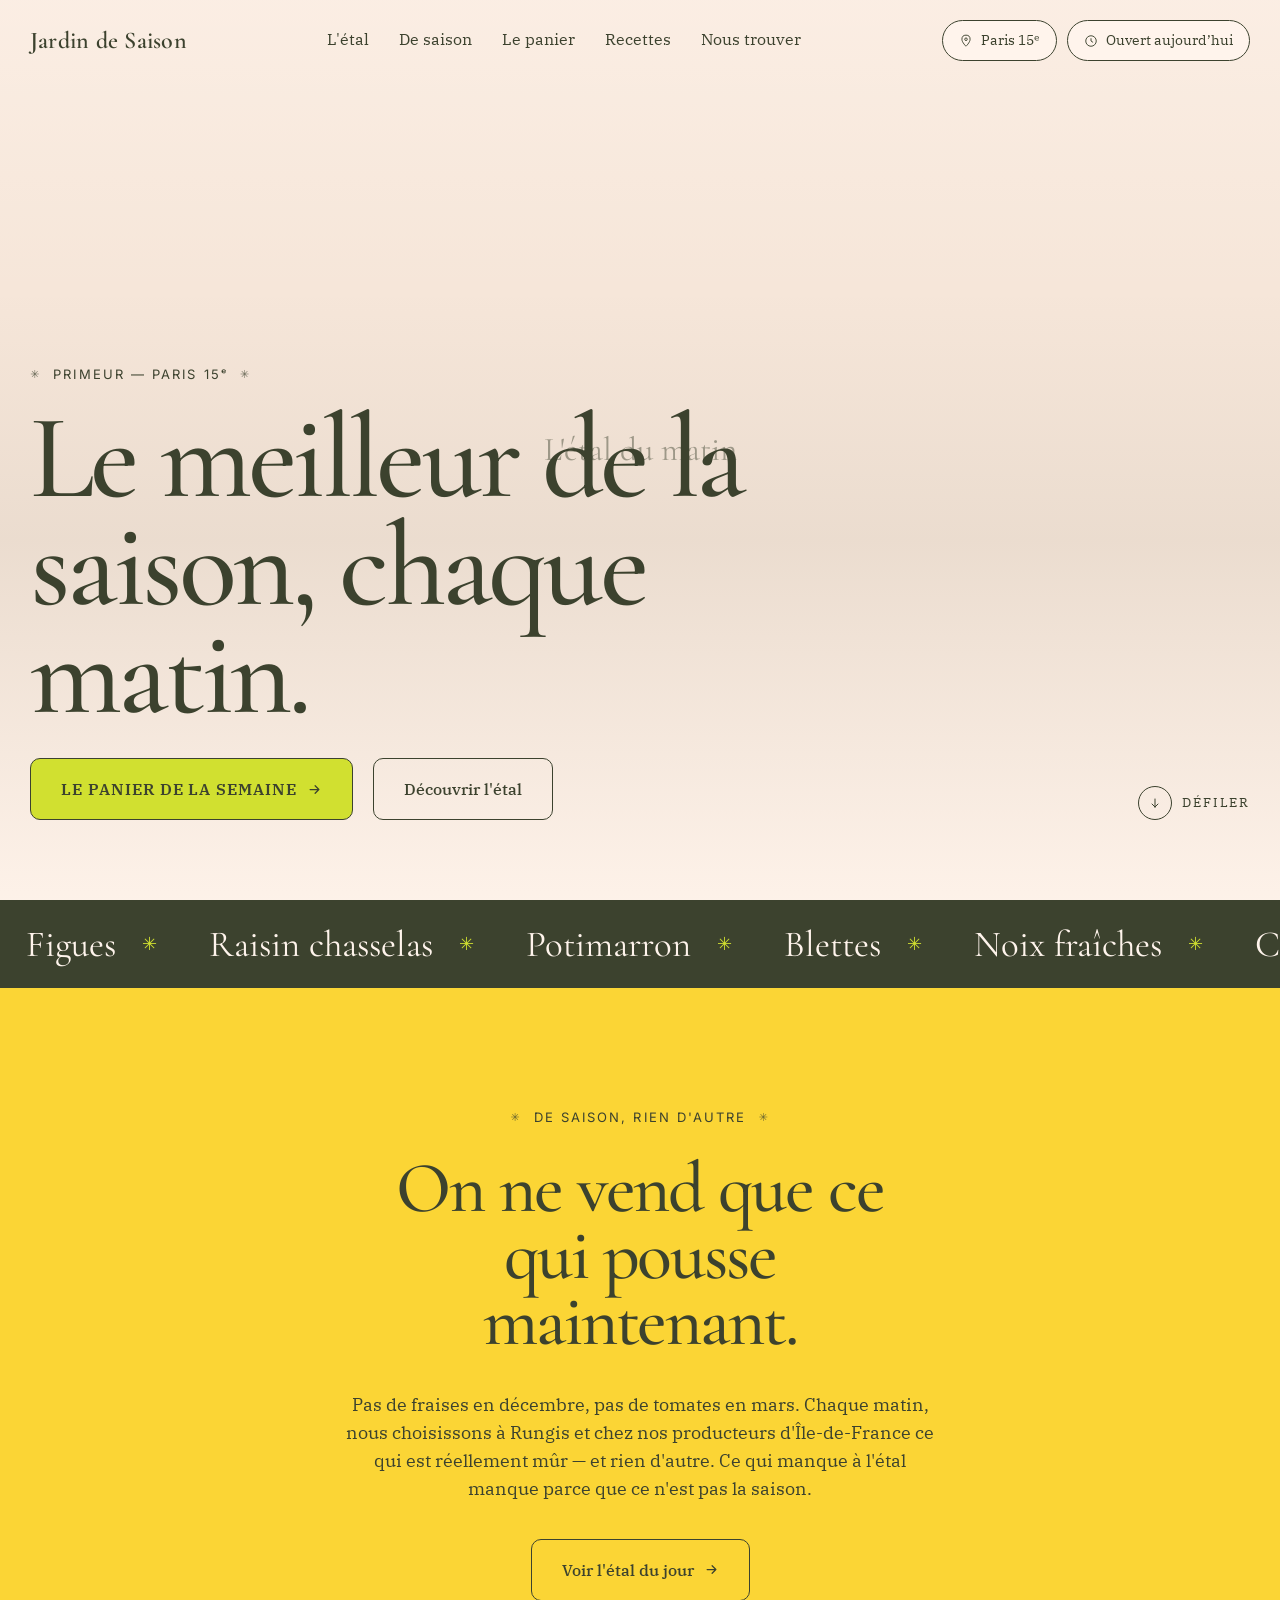
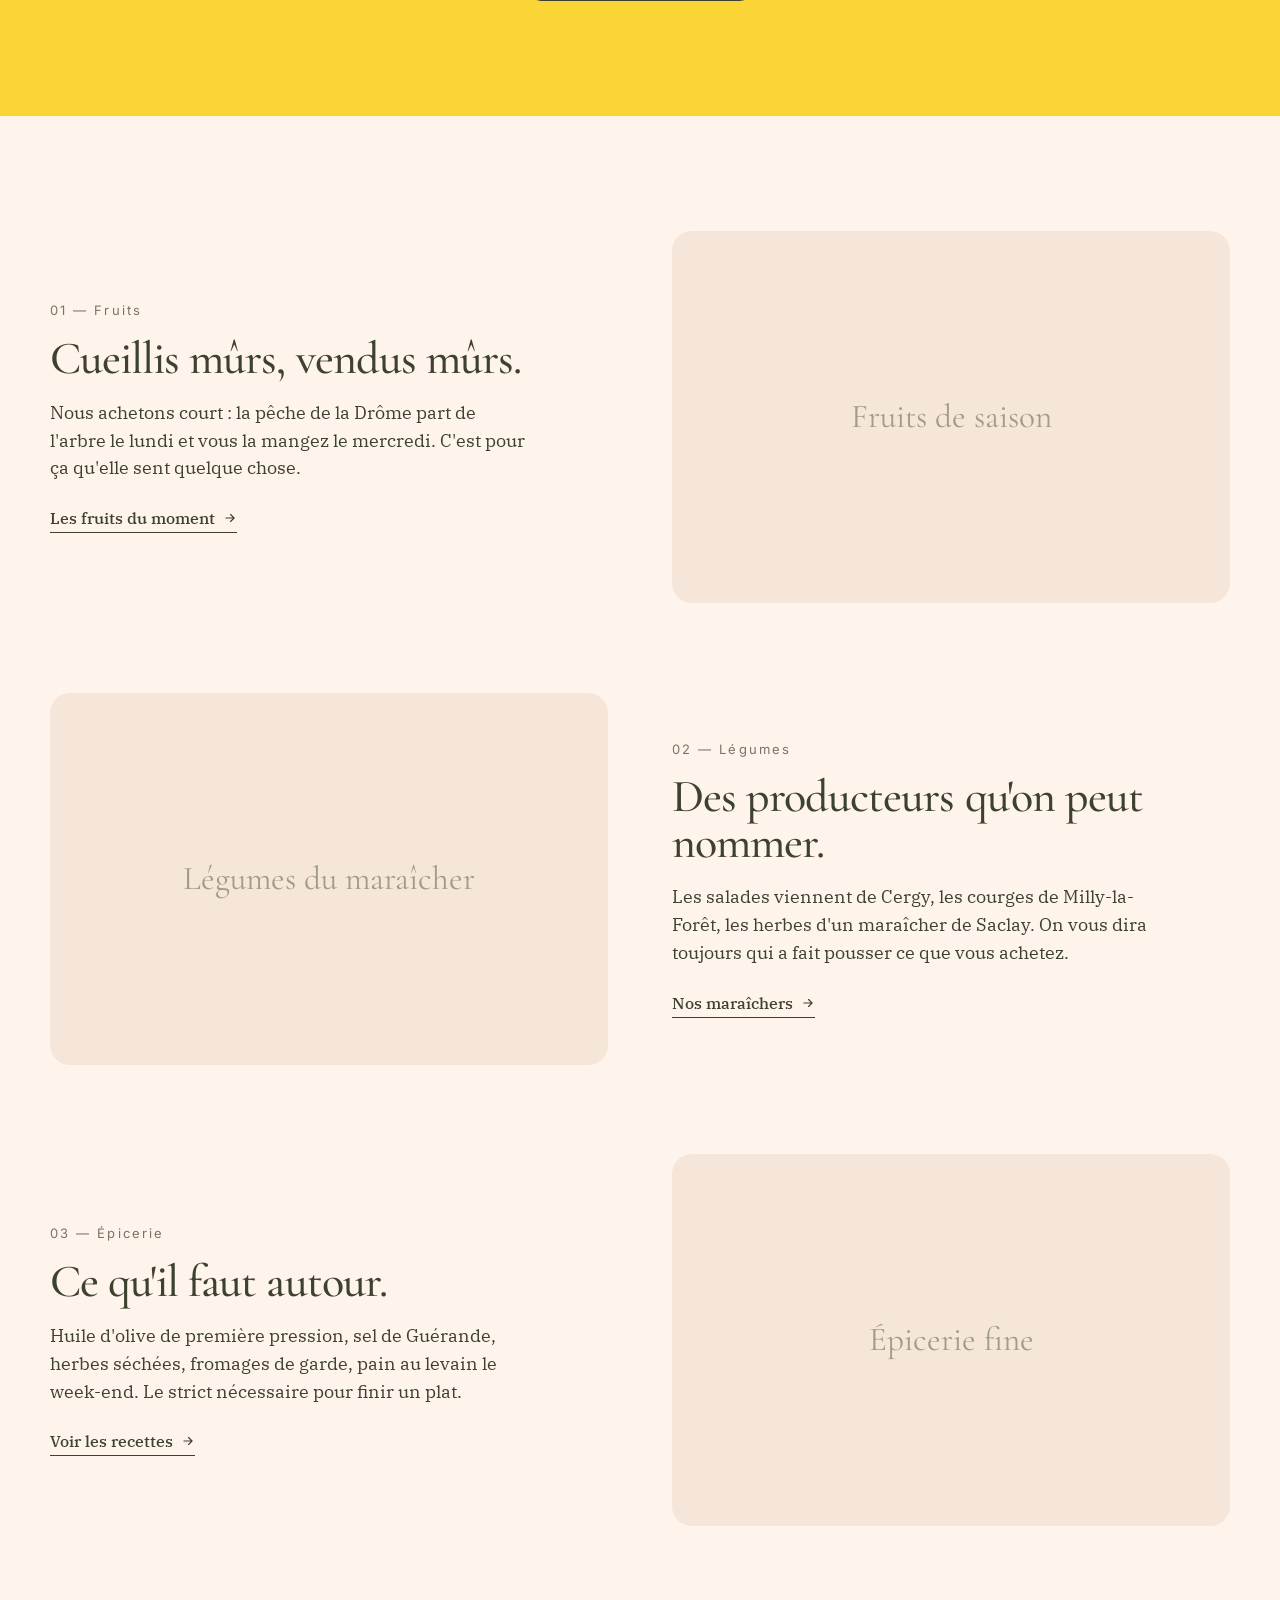
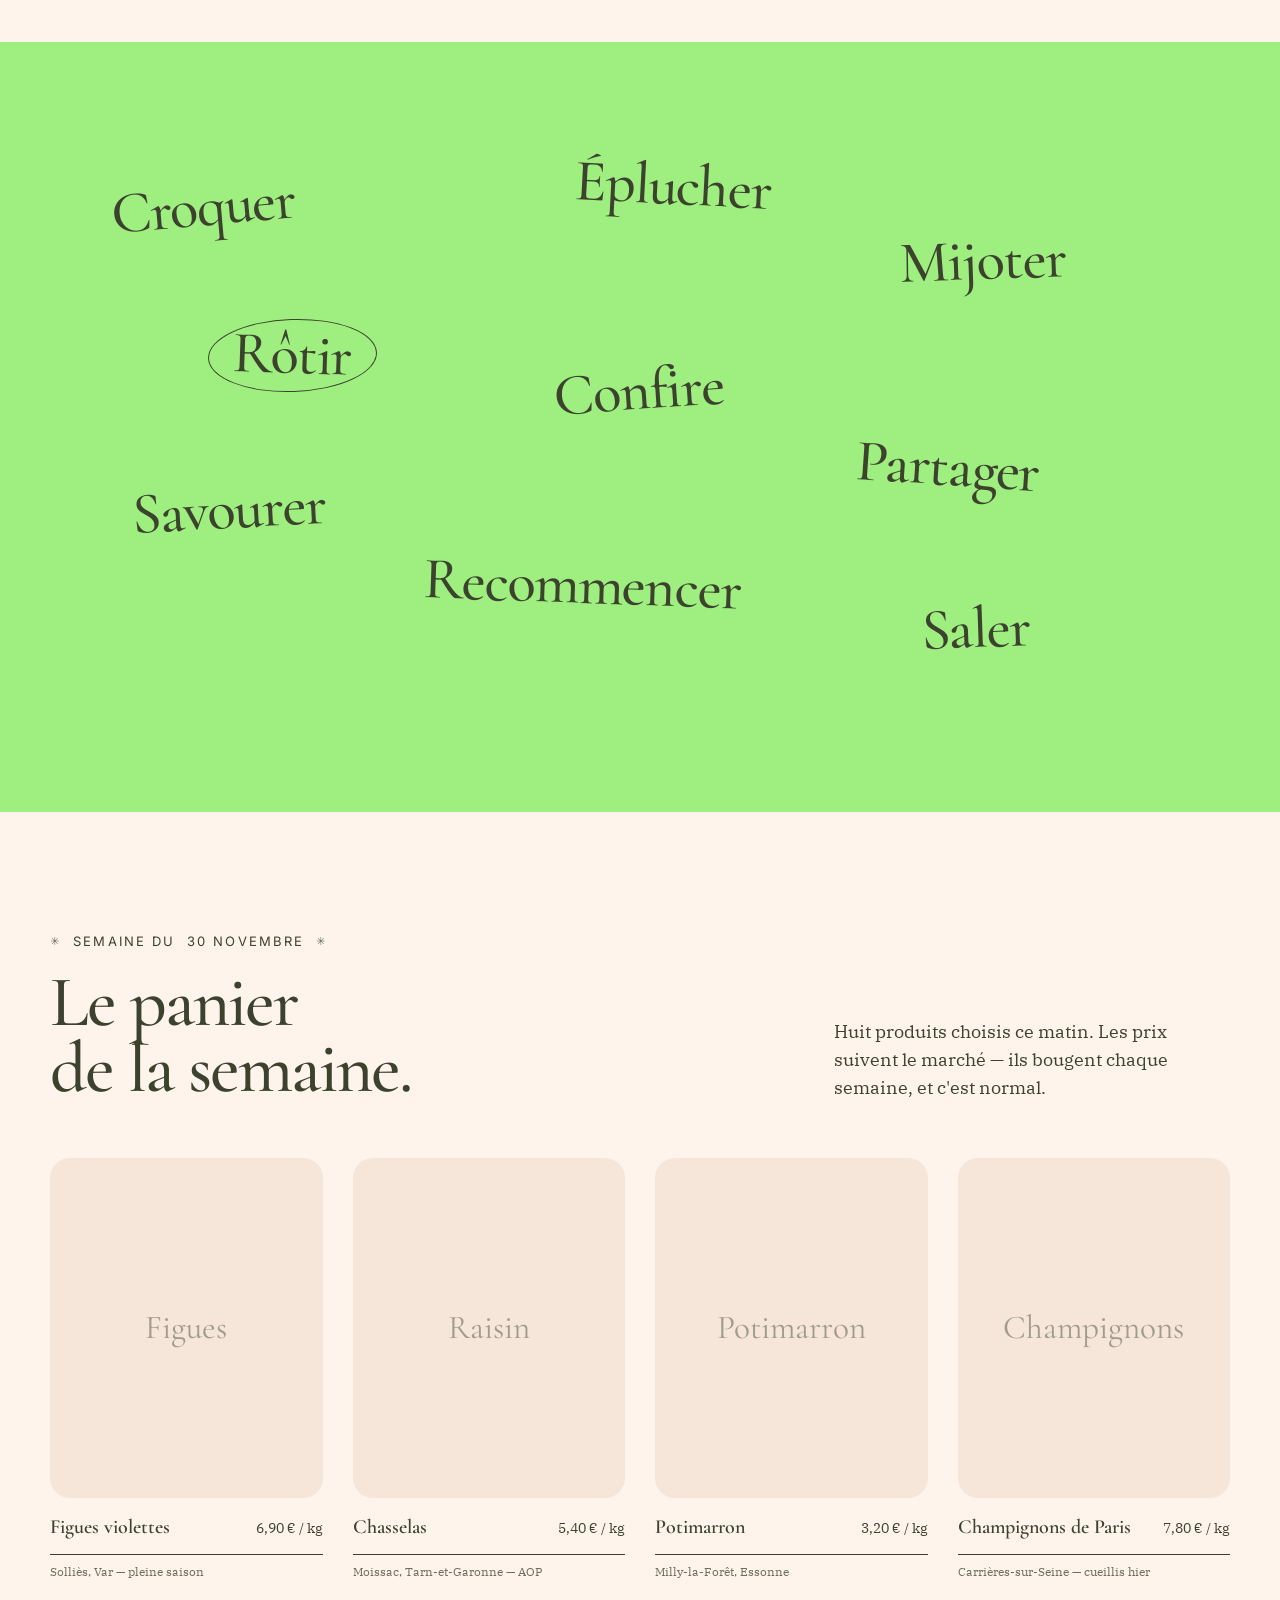
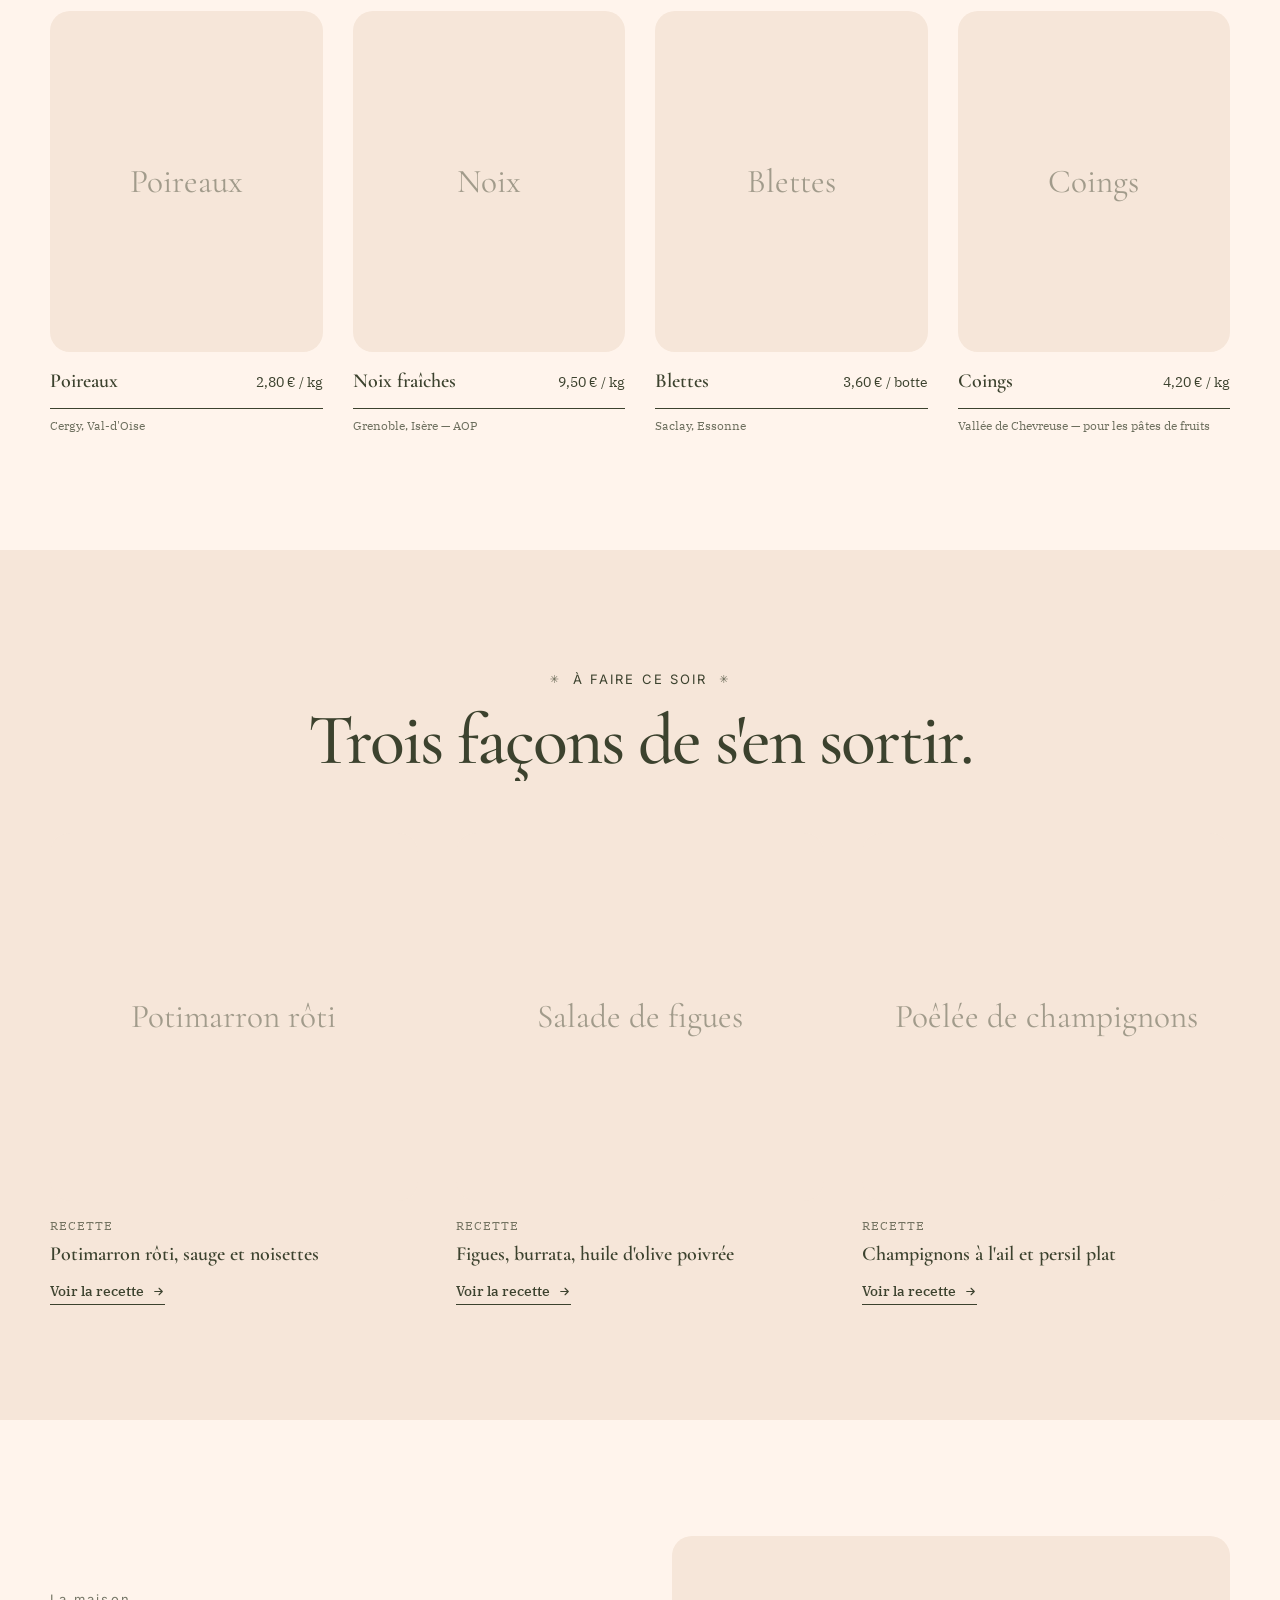
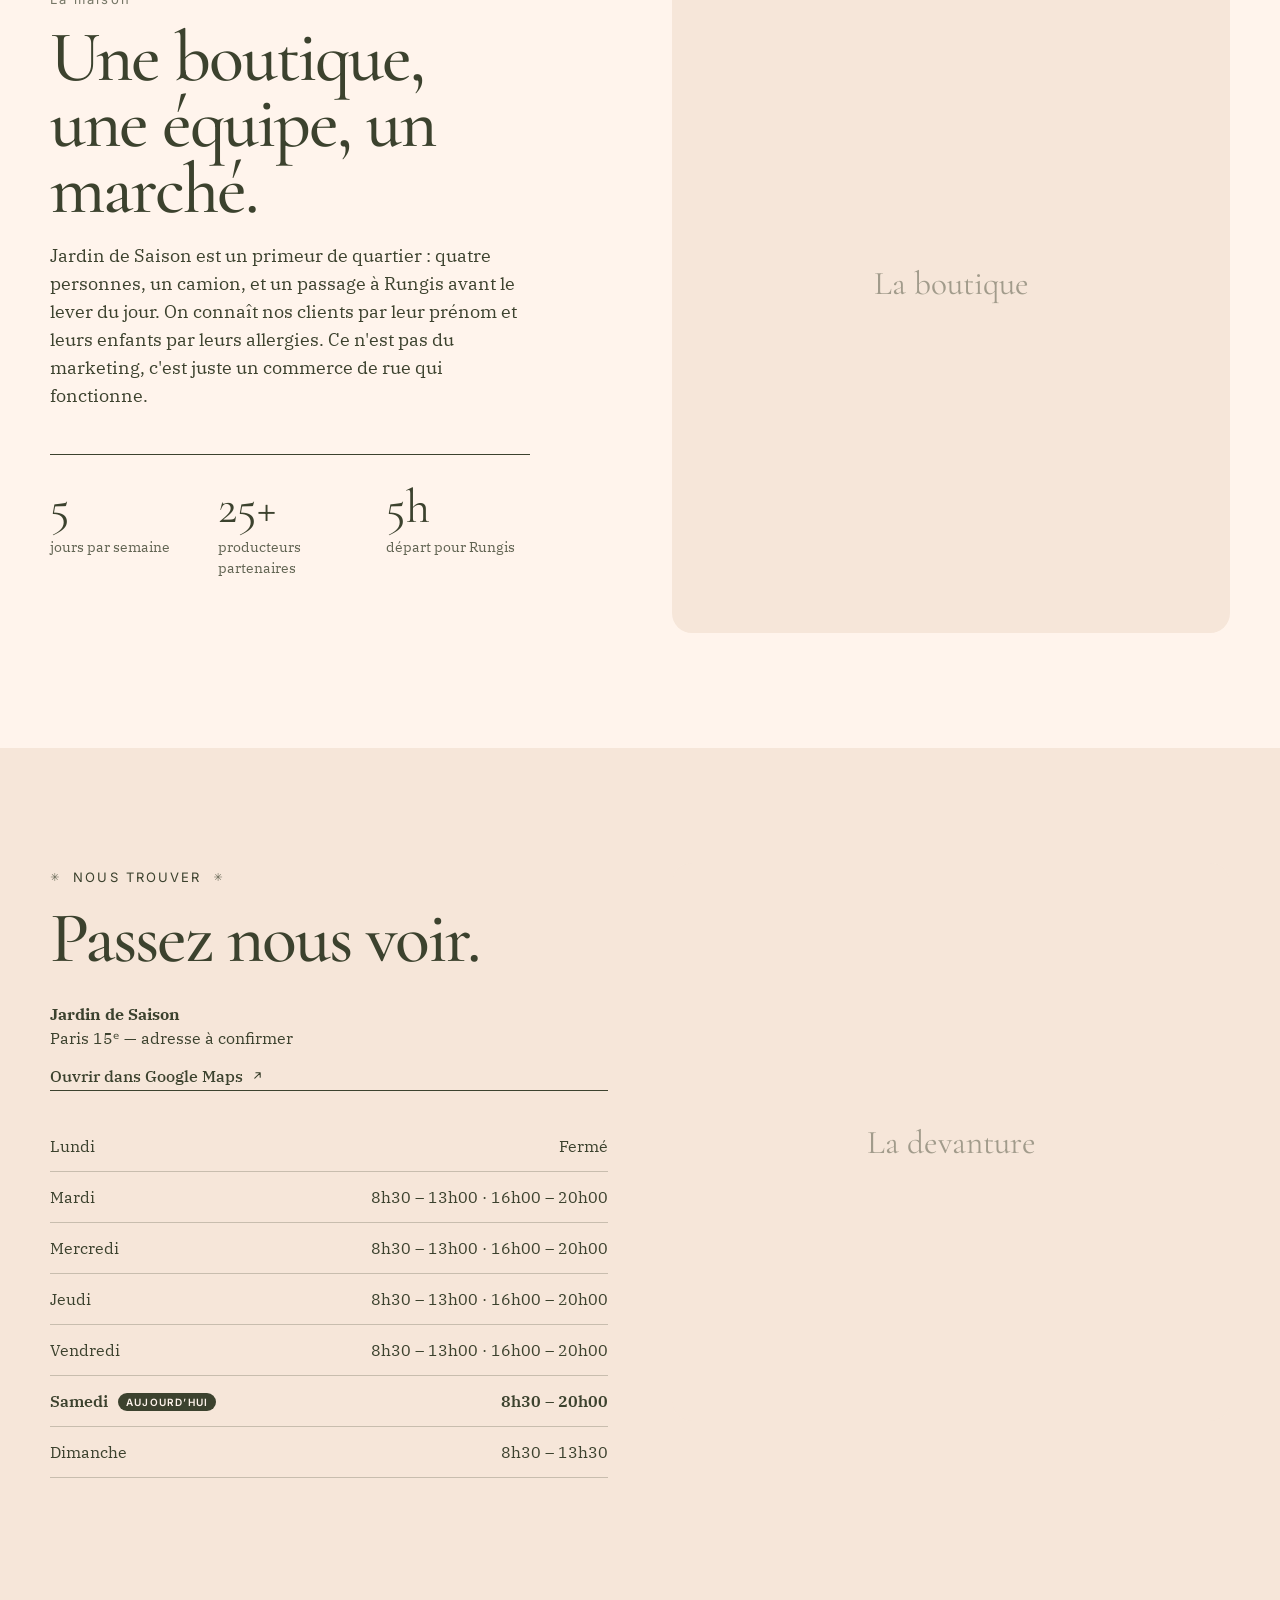
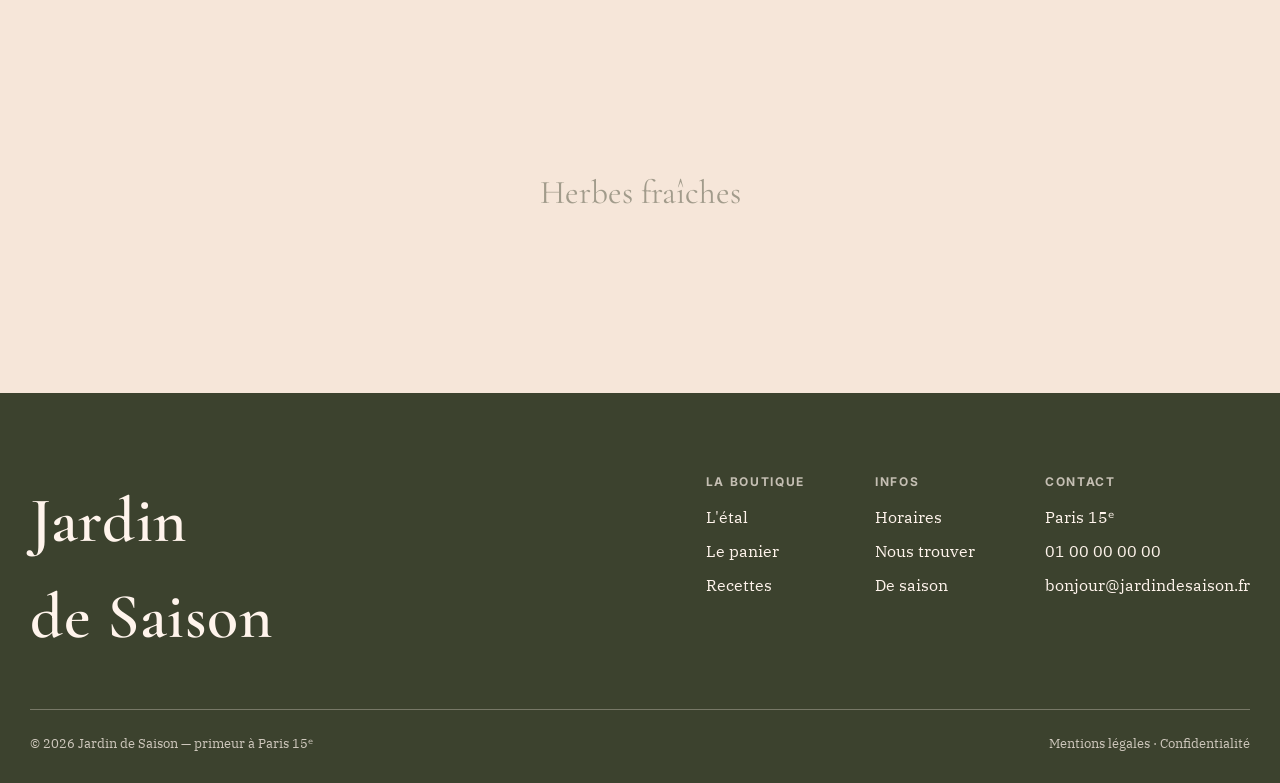
==== jardin-de-saison/index.html @ e9ad9793 "Ajouter le site Jardin de Saison, primeur à Paris 15ᵉ Page éditoriale inspirée du système Graza : cr" ====
<!DOCTYPE html>
<html lang="fr">
<head>
<meta charset="UTF-8">
<meta name="viewport" content="width=device-width, initial-scale=1.0">
<title>Jardin de Saison — Primeur à Paris 15ᵉ</title>
<meta name="description" content="Jardin de Saison, primeur à Paris 15ᵉ : fruits et légumes de saison choisis chaque matin, épicerie fine et conseils de cuisine.">
<link rel="icon" href="data:image/svg+xml,<svg xmlns=%22http://www.w3.org/2000/svg%22 viewBox=%220 0 100 100%22><text y=%22.9em%22 font-size=%2290%22>✳</text></svg>">
<link rel="stylesheet" href="css/style.css">
</head>
<body>

<!-- ============================ NAV ============================ -->
<header class="nav" id="nav">
  <a href="#top" class="wordmark">Jardin de Saison</a>

  <nav class="nav-links">
    <a href="#letal">L'étal</a>
    <a href="#saison">De saison</a>
    <a href="#panier">Le panier</a>
    <a href="#recettes">Recettes</a>
    <a href="#infos">Nous trouver</a>
  </nav>

  <div class="nav-right">
    <a href="#infos" class="pill">
      <svg width="14" height="14" viewBox="0 0 24 24" fill="none"><path d="M12 21s7-6.5 7-12a7 7 0 10-14 0c0 5.5 7 12 7 12z" stroke="currentColor" stroke-width="1.6"/><circle cx="12" cy="9" r="2.2" stroke="currentColor" stroke-width="1.6"/></svg>
      Paris 15ᵉ
    </a>
    <a href="#infos" class="pill">
      <svg width="14" height="14" viewBox="0 0 24 24" fill="none"><path d="M12 8v4l3 2" stroke="currentColor" stroke-width="1.6" stroke-linecap="round"/><circle cx="12" cy="12" r="9" stroke="currentColor" stroke-width="1.6"/></svg>
      <span id="openState">Horaires</span>
    </a>
    <button class="nav-toggle" id="navToggle" aria-label="Ouvrir le menu">Menu</button>
  </div>
</header>

<div class="mobile-panel" id="mobilePanel">
  <a href="#letal">L'étal</a>
  <a href="#saison">De saison</a>
  <a href="#panier">Le panier</a>
  <a href="#recettes">Recettes</a>
  <a href="#infos">Nous trouver</a>
  <div class="mp-foot">Paris 15ᵉ — ouvert du mardi au dimanche</div>
</div>

<main id="top">

<!-- ============================ HERO ============================ -->
<section class="hero">
  <div class="photo photo--flat" id="heroPhoto" data-label="L'étal du matin"
       data-photos="1542838132-92c53300491e|1488459716781-31db52582fe9|1518843875459-f738682238a6"
       data-alt="Étal de fruits et légumes de saison"></div>
  <div class="hero-scrim"></div>

  <div class="hero-content">
    <p class="badge">Primeur — Paris 15ᵉ</p>
    <h1 class="display hero-title mask-reveal"><span>Le meilleur de la saison, chaque matin.</span></h1>
    <div class="hero-foot">
      <a href="#panier" class="btn btn--filled">
        Le panier de la semaine
        <svg class="arrow" width="15" height="15" viewBox="0 0 24 24" fill="none"><path d="M5 12h14M13 6l6 6-6 6" stroke="currentColor" stroke-width="2" stroke-linecap="round" stroke-linejoin="round"/></svg>
      </a>
      <a href="#letal" class="btn btn--ghost">Découvrir l'étal</a>
    </div>
  </div>

  <div class="scroll-hint">
    <span><svg width="12" height="12" viewBox="0 0 24 24" fill="none"><path d="M12 4v16m0 0l-6-6m6 6l6-6" stroke="currentColor" stroke-width="2" stroke-linecap="round" stroke-linejoin="round"/></svg></span>
    Défiler
  </div>
</section>

<!-- ============================ TICKER ============================ -->
<div class="ticker" aria-hidden="true">
  <div class="ticker-track">
    <span>Figues</span><span>Raisin chasselas</span><span>Potimarron</span><span>Blettes</span><span>Noix fraîches</span><span>Champignons</span><span>Poireaux</span><span>Coings</span>
    <span>Figues</span><span>Raisin chasselas</span><span>Potimarron</span><span>Blettes</span><span>Noix fraîches</span><span>Champignons</span><span>Poireaux</span><span>Coings</span>
  </div>
</div>

<!-- ============================ MANIFESTE (moutarde) ============================ -->
<section class="band band--mustard" id="saison">
  <div class="inner manifesto">
    <p class="badge reveal">De saison, rien d'autre</p>
    <h2 class="heading mask-reveal"><span>On ne vend que ce qui pousse maintenant.</span></h2>
    <p class="lede reveal d2">Pas de fraises en décembre, pas de tomates en mars. Chaque matin, nous choisissons à Rungis et chez nos producteurs d'Île-de-France ce qui est réellement mûr — et rien d'autre. Ce qui manque à l'étal manque parce que ce n'est pas la saison.</p>
    <a href="#panier" class="btn btn--ghost reveal d3">
      Voir l'étal du jour
      <svg class="arrow" width="15" height="15" viewBox="0 0 24 24" fill="none"><path d="M5 12h14M13 6l6 6-6 6" stroke="currentColor" stroke-width="2" stroke-linecap="round" stroke-linejoin="round"/></svg>
    </a>
  </div>
</section>

<!-- ============================ BLOCS SCINDÉS ============================ -->
<section class="band band--cream" id="letal">
  <div class="inner">

    <div class="split">
      <div class="split-text reveal">
        <p class="split-index">01 — Fruits</p>
        <h3 class="heading-sm">Cueillis mûrs, vendus mûrs.</h3>
        <p class="lede">Nous achetons court : la pêche de la Drôme part de l'arbre le lundi et vous la mangez le mercredi. C'est pour ça qu'elle sent quelque chose.</p>
        <a href="#panier" class="link-arrow">Les fruits du moment
          <svg width="14" height="14" viewBox="0 0 24 24" fill="none"><path d="M5 12h14M13 6l6 6-6 6" stroke="currentColor" stroke-width="2" stroke-linecap="round" stroke-linejoin="round"/></svg>
        </a>
      </div>
      <div class="photo photo--landscape reveal d1" data-label="Fruits de saison"
           data-photos="1610832958506-aa56368176cf|1519996529931-28324d5a630e|1564093497595-593b96d80180"
           data-alt="Fruits de saison sur l'étal"></div>
    </div>

    <div class="split split--flip">
      <div class="split-text reveal">
        <p class="split-index">02 — Légumes</p>
        <h3 class="heading-sm">Des producteurs qu'on peut nommer.</h3>
        <p class="lede">Les salades viennent de Cergy, les courges de Milly-la-Forêt, les herbes d'un maraîcher de Saclay. On vous dira toujours qui a fait pousser ce que vous achetez.</p>
        <a href="#panier" class="link-arrow">Nos maraîchers
          <svg width="14" height="14" viewBox="0 0 24 24" fill="none"><path d="M5 12h14M13 6l6 6-6 6" stroke="currentColor" stroke-width="2" stroke-linecap="round" stroke-linejoin="round"/></svg>
        </a>
      </div>
      <div class="photo photo--landscape reveal d1" data-label="Légumes du maraîcher"
           data-photos="1540420773420-3366772f4999|1518977676601-b53f82aba655|1466637574441-749b8f19452f"
           data-alt="Légumes frais du maraîcher"></div>
    </div>

    <div class="split">
      <div class="split-text reveal">
        <p class="split-index">03 — Épicerie</p>
        <h3 class="heading-sm">Ce qu'il faut autour.</h3>
        <p class="lede">Huile d'olive de première pression, sel de Guérande, herbes séchées, fromages de garde, pain au levain le week-end. Le strict nécessaire pour finir un plat.</p>
        <a href="#recettes" class="link-arrow">Voir les recettes
          <svg width="14" height="14" viewBox="0 0 24 24" fill="none"><path d="M5 12h14M13 6l6 6-6 6" stroke="currentColor" stroke-width="2" stroke-linecap="round" stroke-linejoin="round"/></svg>
        </a>
      </div>
      <div class="photo photo--landscape reveal d1" data-label="Épicerie fine"
           data-photos="1596040033229-a9821ebd058d|1474979266404-7eaacbcd87c5|1509440159596-0249088772ff"
           data-alt="Épicerie fine et huile d'olive"></div>
    </div>

  </div>
</section>

<!-- ============================ MOTS DISPERSÉS (vert) ============================ -->
<section class="band band--green">
  <div class="scatter" id="scatter">
    <b style="left:1%;  top:4%;  transform:rotate(-5deg);">Croquer</b>
    <b style="left:44%; top:0%;  transform:rotate(3deg);">Éplucher</b>
    <b style="left:74%; top:14%; transform:rotate(-2deg);">Mijoter</b>
    <b style="left:10%; top:30%; transform:rotate(2deg);" class="circled">Rôtir</b>
    <b style="left:42%; top:38%; transform:rotate(-4deg);">Confire</b>
    <b style="left:70%; top:52%; transform:rotate(4deg);">Partager</b>
    <b style="left:3%;  top:60%; transform:rotate(-3deg);">Savourer</b>
    <b style="left:30%; top:74%; transform:rotate(2deg);">Recommencer</b>
    <b style="left:76%; top:82%; transform:rotate(-2deg);">Saler</b>
  </div>
</section>

<!-- ============================ PANIER DE LA SEMAINE ============================ -->
<section class="band band--cream" id="panier">
  <div class="inner">
    <div class="basket-head">
      <div>
        <p class="badge reveal">Semaine du <span id="weekOf">22 septembre</span></p>
        <h2 class="heading mask-reveal" style="margin-top:18px;"><span>Le panier<br>de la semaine.</span></h2>
      </div>
      <p class="lede reveal d2" style="max-width:36ch;">Huit produits choisis ce matin. Les prix suivent le marché — ils bougent chaque semaine, et c'est normal.</p>
    </div>

    <div class="produce-grid">
      <article class="reveal zoom-on-hover">
        <div class="photo photo--portrait" data-label="Figues"
             data-photos="1601379329542-31c59a1c0d4f|1568584711075-3d021a7c3ca3"
             data-alt="Figues violettes"></div>
        <div class="produce-caption">
          <span class="produce-name">Figues violettes</span>
          <span class="produce-price">6,90 € / kg</span>
        </div>
        <p class="produce-origin">Solliès, Var — pleine saison</p>
      </article>

      <article class="reveal d1 zoom-on-hover">
        <div class="photo photo--portrait" data-label="Raisin"
             data-photos="1537640538966-79f369143f8f|1599819177626-b50f9dc3ba1a"
             data-alt="Grappes de raisin chasselas"></div>
        <div class="produce-caption">
          <span class="produce-name">Chasselas</span>
          <span class="produce-price">5,40 € / kg</span>
        </div>
        <p class="produce-origin">Moissac, Tarn-et-Garonne — AOP</p>
      </article>

      <article class="reveal d2 zoom-on-hover">
        <div class="photo photo--portrait" data-label="Potimarron"
             data-photos="1570586437263-ab629fccc818|1506917728037-b6af01a7d403"
             data-alt="Potimarrons oranges"></div>
        <div class="produce-caption">
          <span class="produce-name">Potimarron</span>
          <span class="produce-price">3,20 € / kg</span>
        </div>
        <p class="produce-origin">Milly-la-Forêt, Essonne</p>
      </article>

      <article class="reveal d3 zoom-on-hover">
        <div class="photo photo--portrait" data-label="Champignons"
             data-photos="1504545102780-26774c1bb073|1518637148063-c3dee1e8fa76"
             data-alt="Champignons de Paris frais"></div>
        <div class="produce-caption">
          <span class="produce-name">Champignons de Paris</span>
          <span class="produce-price">7,80 € / kg</span>
        </div>
        <p class="produce-origin">Carrières-sur-Seine — cueillis hier</p>
      </article>

      <article class="reveal zoom-on-hover">
        <div class="photo photo--portrait" data-label="Poireaux"
             data-photos="1580201092675-a0a6a6cafbb1|1508747703725-719777637510"
             data-alt="Bottes de poireaux"></div>
        <div class="produce-caption">
          <span class="produce-name">Poireaux</span>
          <span class="produce-price">2,80 € / kg</span>
        </div>
        <p class="produce-origin">Cergy, Val-d'Oise</p>
      </article>

      <article class="reveal d1 zoom-on-hover">
        <div class="photo photo--portrait" data-label="Noix"
             data-photos="1508747703725-719777637510|1563412885-e335dc95c512"
             data-alt="Noix fraîches"></div>
        <div class="produce-caption">
          <span class="produce-name">Noix fraîches</span>
          <span class="produce-price">9,50 € / kg</span>
        </div>
        <p class="produce-origin">Grenoble, Isère — AOP</p>
      </article>

      <article class="reveal d2 zoom-on-hover">
        <div class="photo photo--portrait" data-label="Blettes"
             data-photos="1576045057995-568f588f82fb|1518977676601-b53f82aba655"
             data-alt="Blettes fraîches"></div>
        <div class="produce-caption">
          <span class="produce-name">Blettes</span>
          <span class="produce-price">3,60 € / botte</span>
        </div>
        <p class="produce-origin">Saclay, Essonne</p>
      </article>

      <article class="reveal d3 zoom-on-hover">
        <div class="photo photo--portrait" data-label="Coings"
             data-photos="1571680322279-a226e6a4cc2a|1601379329542-31c59a1c0d4f"
             data-alt="Coings dorés"></div>
        <div class="produce-caption">
          <span class="produce-name">Coings</span>
          <span class="produce-price">4,20 € / kg</span>
        </div>
        <p class="produce-origin">Vallée de Chevreuse — pour les pâtes de fruits</p>
      </article>
    </div>
  </div>
</section>

<!-- ============================ RECETTES (pêche) ============================ -->
<section class="band band--peach" id="recettes">
  <div class="inner">
    <div style="text-align:center; margin-bottom:clamp(36px,5vw,60px);">
      <p class="badge reveal">À faire ce soir</p>
      <h2 class="heading mask-reveal" style="margin-top:18px;"><span>Trois façons de s'en sortir.</span></h2>
    </div>

    <div class="recipe-grid">
      <article class="reveal zoom-on-hover">
        <div class="photo photo--square" data-label="Potimarron rôti"
             data-photos="1476124369491-e7addf5db371|1547592180-85f173990554"
             data-alt="Potimarron rôti au four"></div>
        <div class="recipe-meta">
          <p class="r-label">Recette</p>
          <p class="r-name">Potimarron rôti, sauge et noisettes</p>
          <a href="#recettes" class="link-arrow">Voir la recette
            <svg width="13" height="13" viewBox="0 0 24 24" fill="none"><path d="M5 12h14M13 6l6 6-6 6" stroke="currentColor" stroke-width="2" stroke-linecap="round" stroke-linejoin="round"/></svg>
          </a>
        </div>
      </article>

      <article class="reveal d1 zoom-on-hover">
        <div class="photo photo--square" data-label="Salade de figues"
             data-photos="1490474418585-ba9bad8fd0ea|1512621776951-a57141f2eefd"
             data-alt="Salade de figues et burrata"></div>
        <div class="recipe-meta">
          <p class="r-label">Recette</p>
          <p class="r-name">Figues, burrata, huile d'olive poivrée</p>
          <a href="#recettes" class="link-arrow">Voir la recette
            <svg width="13" height="13" viewBox="0 0 24 24" fill="none"><path d="M5 12h14M13 6l6 6-6 6" stroke="currentColor" stroke-width="2" stroke-linecap="round" stroke-linejoin="round"/></svg>
          </a>
        </div>
      </article>

      <article class="reveal d2 zoom-on-hover">
        <div class="photo photo--square" data-label="Poêlée de champignons"
             data-photos="1518492104633-130d0cc84637|1476718406336-bb5a9690ee2a"
             data-alt="Poêlée de champignons à l'ail"></div>
        <div class="recipe-meta">
          <p class="r-label">Recette</p>
          <p class="r-name">Champignons à l'ail et persil plat</p>
          <a href="#recettes" class="link-arrow">Voir la recette
            <svg width="13" height="13" viewBox="0 0 24 24" fill="none"><path d="M5 12h14M13 6l6 6-6 6" stroke="currentColor" stroke-width="2" stroke-linecap="round" stroke-linejoin="round"/></svg>
          </a>
        </div>
      </article>
    </div>
  </div>
</section>

<!-- ============================ NOTRE HISTOIRE ============================ -->
<section class="band band--cream">
  <div class="inner split">
    <div class="split-text reveal">
      <p class="split-index">La maison</p>
      <h3 class="heading mask-reveal"><span>Une boutique, une équipe, un marché.</span></h3>
      <p class="lede" style="margin-top:20px;">Jardin de Saison est un primeur de quartier : quatre personnes, un camion, et un passage à Rungis avant le lever du jour. On connaît nos clients par leur prénom et leurs enfants par leurs allergies. Ce n'est pas du marketing, c'est juste un commerce de rue qui fonctionne.</p>

      <div class="stat-row">
        <div><p class="s-num" data-count="6">0</p><p class="s-label">jours par semaine</p></div>
        <div><p class="s-num"><span data-count="30">0</span>+</p><p class="s-label">producteurs partenaires</p></div>
        <div><p class="s-num">5h</p><p class="s-label">départ pour Rungis</p></div>
      </div>
    </div>
    <div class="photo photo--portrait reveal d1" data-label="La boutique"
         data-photos="1488459716781-31db52582fe9|1542838132-92c53300491e"
         data-alt="Intérieur de la boutique du primeur"></div>
  </div>
</section>

<!-- ============================ INFOS PRATIQUES ============================ -->
<section class="band band--peach" id="infos">
  <div class="inner info-grid">
    <div class="reveal">
      <p class="badge">Nous trouver</p>
      <h2 class="heading mask-reveal" style="margin-top:18px;"><span>Passez nous voir.</span></h2>

      <!-- TODO : confirmer l'adresse exacte, le téléphone et les horaires réels de la boutique -->
      <div class="contact-lines">
        <p><strong>Jardin de Saison</strong><br>Paris 15ᵉ — adresse à confirmer</p>
        <a href="https://www.google.fr/maps/place/JARDIN+DE+SAISON/@48.8456092,2.2818993,17z" target="_blank" rel="noopener" class="link-arrow">
          Ouvrir dans Google Maps
          <svg width="13" height="13" viewBox="0 0 24 24" fill="none"><path d="M7 17L17 7M17 7H9M17 7V15" stroke="currentColor" stroke-width="2" stroke-linecap="round" stroke-linejoin="round"/></svg>
        </a>
      </div>

      <ul class="hours" id="hours">
        <li data-day="1"><span class="h-day">Lundi</span><span>Fermé</span></li>
        <li data-day="2"><span class="h-day">Mardi</span><span>8h30 – 13h00 · 16h00 – 20h00</span></li>
        <li data-day="3"><span class="h-day">Mercredi</span><span>8h30 – 13h00 · 16h00 – 20h00</span></li>
        <li data-day="4"><span class="h-day">Jeudi</span><span>8h30 – 13h00 · 16h00 – 20h00</span></li>
        <li data-day="5"><span class="h-day">Vendredi</span><span>8h30 – 13h00 · 16h00 – 20h00</span></li>
        <li data-day="6"><span class="h-day">Samedi</span><span>8h30 – 20h00</span></li>
        <li data-day="0"><span class="h-day">Dimanche</span><span>8h30 – 13h30</span></li>
      </ul>
    </div>

    <div class="photo photo--square reveal d1" data-label="La devanture"
         data-photos="1518843875459-f738682238a6|1533900298318-6b8da08a523e"
         data-alt="Devanture du primeur"></div>
  </div>
</section>

</main>

<!-- ============================ PIED DE PAGE ============================ -->
<div class="photo photo--flat footer-photo" data-label="Herbes fraîches"
     data-photos="1466637574441-749b8f19452f|1540420773420-3366772f4999"
     data-alt="Herbes fraîches et légumes"></div>

<footer class="footer">
  <div class="footer-top">
    <p class="wordmark">Jardin<br>de Saison</p>
    <div class="footer-cols">
      <div>
        <h4>La boutique</h4>
        <ul>
          <li><a href="#letal">L'étal</a></li>
          <li><a href="#panier">Le panier</a></li>
          <li><a href="#recettes">Recettes</a></li>
        </ul>
      </div>
      <div>
        <h4>Infos</h4>
        <ul>
          <li><a href="#infos">Horaires</a></li>
          <li><a href="#infos">Nous trouver</a></li>
          <li><a href="#saison">De saison</a></li>
        </ul>
      </div>
      <div>
        <h4>Contact</h4>
        <ul>
          <li><span>Paris 15ᵉ</span></li>
          <li><a href="tel:+33100000000">01 00 00 00 00</a></li>
          <li><a href="mailto:bonjour@jardindesaison.fr">bonjour@jardindesaison.fr</a></li>
        </ul>
      </div>
    </div>
  </div>
  <div class="footer-bottom">
    <span>© <span id="year">2026</span> Jardin de Saison — primeur à Paris 15ᵉ</span>
    <span>Mentions légales · Confidentialité</span>
  </div>
</footer>

<button class="to-top" id="toTop" aria-label="Retour en haut">
  <svg width="15" height="15" viewBox="0 0 24 24" fill="none"><path d="M12 19V5M5 12l7-7 7 7" stroke="currentColor" stroke-width="2" stroke-linecap="round" stroke-linejoin="round"/></svg>
</button>

<script src="js/main.js"></script>
</body>
</html>
---- jardin-de-saison/css/style.css ----
/* ==========================================================================
   Jardin de Saison — Primeur, Paris 15ᵉ
   Système de design : comptoir de marché, cassé-crème et encre olive
   ========================================================================== */

@import url('https://fonts.googleapis.com/css2?family=Cormorant+Garamond:wght@400;500;600&family=IBM+Plex+Serif:wght@400;500;600&family=Inter:wght@400;500&display=swap');

:root {
  --olive-ink: #3c422e;
  --linen-cream: #fff4ec;
  --buttery-peach: #f6e6d9;
  --squeeze-green: #9eef80;
  --evoo: #d1e030;
  --mustard: #fbd535;

  --font-display: 'Cormorant Garamond', Garamond, 'Times New Roman', serif;
  --font-body: 'IBM Plex Serif', Georgia, serif;
  --font-badge: 'Inter', system-ui, sans-serif;

  --text-caption: 12px;
  --text-body: 16px;
  --text-body-lg: 18px;
  --text-subheading: 20px;

  --radius-img: 20px;
  --radius-btn: 10px;
  --radius-pill: 9999px;

  --section-gap: 64px;
  --pad-side: 30px;

  --ease: cubic-bezier(0.16, 1, 0.3, 1);
}

/* ============================ Base ============================ */

*, *::before, *::after { box-sizing: border-box; }

html { scroll-behavior: smooth; }

body {
  margin: 0;
  background: var(--linen-cream);
  color: var(--olive-ink);
  font-family: var(--font-body);
  font-size: var(--text-body);
  line-height: 1.5;
  -webkit-font-smoothing: antialiased;
  overflow-x: hidden;
}

@media (prefers-reduced-motion: reduce) {
  html { scroll-behavior: auto; }
  *, *::before, *::after {
    animation-duration: 0.01ms !important;
    animation-iteration-count: 1 !important;
    transition-duration: 0.01ms !important;
  }
}

img { display: block; max-width: 100%; }
a { color: inherit; text-decoration: none; }
ul { margin: 0; padding: 0; list-style: none; }
h1, h2, h3, h4, p { margin: 0; }
button { font: inherit; color: inherit; background: none; border: none; cursor: pointer; }

::selection { background: var(--squeeze-green); color: var(--olive-ink); }

.band { padding: clamp(64px, 9vw, 120px) var(--pad-side); }
.band--cream { background: var(--linen-cream); }
.band--peach { background: var(--buttery-peach); }
.band--mustard { background: var(--mustard); }
.band--green { background: var(--squeeze-green); }

.inner { max-width: 1180px; margin: 0 auto; }
.inner--narrow { max-width: 760px; margin: 0 auto; }

/* ============================ Typographie ============================ */

.display {
  font-family: var(--font-display);
  font-weight: 500;
  line-height: 0.9;
  letter-spacing: -0.031em;
  font-size: clamp(3.4rem, 10vw, 7.5rem);
}

.heading {
  font-family: var(--font-display);
  font-weight: 500;
  line-height: 0.92;
  letter-spacing: -0.028em;
  font-size: clamp(2.6rem, 6vw, 4.5rem);
}

.heading-sm {
  font-family: var(--font-display);
  font-weight: 500;
  line-height: 1;
  letter-spacing: -0.021em;
  font-size: clamp(2rem, 3.6vw, 2.875rem);
}

.lede {
  font-size: var(--text-body-lg);
  line-height: 1.55;
  max-width: 54ch;
}

.badge {
  font-family: var(--font-badge);
  font-size: 13px;
  font-weight: 400;
  letter-spacing: 0.16em;
  text-transform: uppercase;
  display: inline-flex;
  align-items: center;
  gap: 12px;
}

.badge::before, .badge::after { content: '✳'; font-size: 11px; opacity: 0.75; }

.caption {
  font-size: var(--text-caption);
  letter-spacing: 0.02em;
  line-height: 1.5;
}

/* ============================ Boutons ============================ */

.btn {
  display: inline-flex;
  align-items: center;
  gap: 10px;
  font-family: var(--font-body);
  font-size: var(--text-body);
  font-weight: 500;
  padding: 18px 30px;
  border-radius: var(--radius-btn);
  border: 1px solid var(--olive-ink);
  transition: background-color 0.4s var(--ease), color 0.4s var(--ease), transform 0.4s var(--ease);
}

.btn:hover { transform: translateY(-2px); }

.btn--ghost { background: transparent; color: var(--olive-ink); }
.btn--ghost:hover { background: var(--olive-ink); color: var(--linen-cream); }

.btn--filled {
  background: var(--evoo);
  color: var(--olive-ink);
  font-weight: 600;
  text-transform: uppercase;
  letter-spacing: 0.06em;
}

.btn--filled:hover { background: var(--olive-ink); color: var(--evoo); }

.btn .arrow { transition: transform 0.4s var(--ease); }
.btn:hover .arrow { transform: translateX(5px); }

.link-arrow {
  display: inline-flex;
  align-items: center;
  gap: 8px;
  font-weight: 500;
  border-bottom: 1px solid currentColor;
  padding-bottom: 2px;
  transition: gap 0.35s var(--ease);
}

.link-arrow:hover { gap: 15px; }

/* ============================ Navigation ============================ */

.nav {
  position: fixed;
  top: 0; left: 0; right: 0;
  z-index: 100;
  display: flex;
  align-items: center;
  justify-content: space-between;
  gap: 24px;
  padding: 20px var(--pad-side);
  transition: padding 0.4s var(--ease), background-color 0.4s var(--ease), border-color 0.4s var(--ease);
  border-bottom: 1px solid transparent;
}

.nav.is-stuck {
  padding: 12px var(--pad-side);
  background: var(--linen-cream);
  border-bottom-color: var(--olive-ink);
}

.wordmark {
  font-family: var(--font-display);
  font-size: clamp(1.15rem, 2vw, 1.5rem);
  font-weight: 600;
  letter-spacing: 0.01em;
  white-space: nowrap;
}

.nav-links { display: flex; gap: 30px; }

@media (max-width: 880px) { .nav-links { display: none; } }

.nav-links a {
  font-size: var(--text-body);
  position: relative;
  padding-bottom: 3px;
}

.nav-links a::after {
  content: '';
  position: absolute;
  left: 0; bottom: 0;
  width: 100%; height: 1px;
  background: currentColor;
  transform: scaleX(0);
  transform-origin: right;
  transition: transform 0.4s var(--ease);
}

.nav-links a:hover::after { transform: scaleX(1); transform-origin: left; }

.nav-right { display: flex; align-items: center; gap: 10px; }

.pill {
  display: inline-flex;
  align-items: center;
  gap: 8px;
  border: 1px solid var(--olive-ink);
  border-radius: var(--radius-pill);
  background: var(--linen-cream);
  padding: 9px 16px;
  font-size: 14px;
  transition: background-color 0.35s var(--ease), color 0.35s var(--ease);
}

.pill:hover { background: var(--olive-ink); color: var(--linen-cream); }

.nav-toggle {
  display: none;
  border: 1px solid var(--olive-ink);
  border-radius: var(--radius-pill);
  padding: 9px 16px;
  font-size: 14px;
}

@media (max-width: 880px) {
  .nav-toggle { display: inline-flex; }
  /* les pastilles laissent la place au bouton Menu, qui sinon sort de l'écran */
  .nav-right .pill { display: none; }
}

.mobile-panel {
  position: fixed;
  inset: 0;
  z-index: 99;
  background: var(--mustard);
  display: flex;
  flex-direction: column;
  justify-content: center;
  padding: var(--pad-side);
  gap: 6px;
  transform: translateY(-101%);
  transition: transform 0.6s var(--ease);
}

.mobile-panel.is-open { transform: translateY(0); }

.mobile-panel a {
  font-family: var(--font-display);
  font-size: clamp(2.4rem, 11vw, 4rem);
  line-height: 1.05;
  transition: padding-left 0.4s var(--ease);
}

.mobile-panel a:hover { padding-left: 14px; }

.mobile-panel .mp-foot { margin-top: 40px; font-size: 14px; }

/* ============================ Emplacements photo ============================ */

.photo {
  position: relative;
  overflow: hidden;
  background: var(--buttery-peach);
  border-radius: var(--radius-img);
}

.photo::after {
  /* étiquette de repli, masquée dès qu'une photo arrive */
  content: attr(data-label);
  position: absolute;
  inset: 0;
  display: flex;
  align-items: center;
  justify-content: center;
  padding: 20px;
  text-align: center;
  font-family: var(--font-display);
  font-size: clamp(1.4rem, 2.6vw, 2.2rem);
  color: var(--olive-ink);
  opacity: 0.45;
}

.photo.has-photo::after { content: none; }

.photo img {
  width: 100%;
  height: 100%;
  object-fit: cover;
  position: relative;
  z-index: 1;
  transition: transform 1.1s var(--ease);
}

.photo--square { aspect-ratio: 1 / 1; }
.photo--portrait { aspect-ratio: 4 / 5; }
.photo--landscape { aspect-ratio: 3 / 2; }
.photo--flat { border-radius: 0; }

a:hover > .photo img,
.zoom-on-hover:hover .photo img { transform: scale(1.06); }

/* ============================ Hero ============================ */

.hero {
  position: relative;
  min-height: 100vh;
  display: flex;
  align-items: flex-end;
  overflow: hidden;
  background: var(--buttery-peach);
}

.hero .photo {
  position: absolute;
  inset: 0;
  border-radius: 0;
}

.hero .photo img { transform: scale(1.06); }

.hero-scrim {
  position: absolute;
  inset: 0;
  z-index: 2;
  background: linear-gradient(180deg, rgba(255,244,236,0.55) 0%, rgba(255,244,236,0) 32%, rgba(60,66,46,0.06) 60%, rgba(255,244,236,0.82) 100%);
}

.hero-content {
  position: relative;
  z-index: 3;
  width: 100%;
  padding: 0 var(--pad-side) clamp(40px, 7vw, 80px);
}

.hero-content .badge { margin-bottom: 20px; }

.hero-title { max-width: 16ch; }

.hero-foot {
  margin-top: 30px;
  display: flex;
  align-items: center;
  gap: 20px;
  flex-wrap: wrap;
}

.scroll-hint {
  position: absolute;
  right: var(--pad-side);
  bottom: clamp(40px, 7vw, 80px);
  z-index: 3;
  font-size: 13px;
  letter-spacing: 0.14em;
  text-transform: uppercase;
  display: flex;
  align-items: center;
  gap: 10px;
}

@media (max-width: 760px) { .scroll-hint { display: none; } }

.scroll-hint span {
  width: 34px; height: 34px;
  border: 1px solid var(--olive-ink);
  border-radius: 50%;
  display: flex; align-items: center; justify-content: center;
  animation: nudge 1.9s ease-in-out infinite;
}

@keyframes nudge {
  0%, 100% { transform: translateY(0); }
  50% { transform: translateY(4px); }
}

/* ============================ Bandeau défilant ============================ */

.ticker {
  background: var(--olive-ink);
  color: var(--linen-cream);
  padding: 16px 0;
  overflow: hidden;
  border-top: 1px solid var(--olive-ink);
}

.ticker-track {
  display: flex;
  width: max-content;
  animation: slide 38s linear infinite;
}

.ticker:hover .ticker-track { animation-play-state: paused; }

.ticker-track span {
  font-family: var(--font-display);
  font-size: clamp(1.5rem, 3vw, 2.3rem);
  padding: 0 26px;
  display: flex;
  align-items: center;
  gap: 26px;
  white-space: nowrap;
}

.ticker-track span::after { content: '✳'; font-size: 0.5em; color: var(--evoo); }

@keyframes slide {
  from { transform: translateX(0); }
  to { transform: translateX(-50%); }
}

/* ============================ Révélations au défilement ============================ */

.reveal {
  opacity: 0;
  transform: translateY(34px);
  transition: opacity 0.95s var(--ease), transform 0.95s var(--ease);
}

.reveal.is-visible { opacity: 1; transform: none; }

.d1 { transition-delay: 0.08s; }
.d2 { transition-delay: 0.16s; }
.d3 { transition-delay: 0.24s; }
.d4 { transition-delay: 0.32s; }

/* Le masque est un conteneur, pas un clip-path sur le titre :
   un clip de hauteur nulle annulerait aussi le ratio vu par
   l'IntersectionObserver, et le titre ne serait jamais révélé. */
.mask-reveal { overflow: hidden; padding-bottom: 0.1em; margin-bottom: -0.1em; }

.mask-reveal > span {
  display: block;
  transform: translateY(106%);
  transition: transform 1.15s var(--ease);
}

.mask-reveal.is-visible > span { transform: none; }

/* ============================ Manifeste ============================ */

.manifesto { text-align: center; }
.manifesto .badge { margin-bottom: 28px; }
.manifesto .heading { margin: 0 auto; max-width: 15ch; }
.manifesto .lede { margin: 30px auto 0; text-align: center; }
.manifesto .btn { margin-top: 36px; }

/* ============================ Blocs scindés ============================ */

.split {
  display: grid;
  grid-template-columns: 1fr 1fr;
  gap: clamp(30px, 5vw, 70px);
  align-items: center;
}

.split + .split { margin-top: clamp(50px, 7vw, 100px); }

.split--flip .split-text { order: 2; }

@media (max-width: 820px) {
  .split { grid-template-columns: 1fr; }
  .split--flip .split-text { order: 0; }
}

.split-text { max-width: 480px; }
.split-text .heading-sm { margin-bottom: 18px; }
.split-text .link-arrow { margin-top: 24px; }

.split-index {
  font-family: var(--font-badge);
  font-size: 13px;
  letter-spacing: 0.16em;
  margin-bottom: 14px;
  opacity: 0.7;
}

/* ============================ Mots dispersés ============================ */

.scatter {
  position: relative;
  min-height: clamp(360px, 46vw, 540px);
  max-width: 1080px;
  margin: 0 auto;
}

.scatter b {
  position: absolute;
  font-family: var(--font-display);
  font-weight: 500;
  font-size: clamp(2.2rem, 4.6vw, 4.4rem);
  line-height: 1;
  letter-spacing: -0.02em;
  transition: transform 0.5s var(--ease);
  cursor: default;
}

.scatter b:hover { transform: scale(1.09) rotate(0deg) !important; }

.scatter .circled { padding: 0.12em 0.42em; }

.scatter .circled::before {
  content: '';
  position: absolute;
  inset: 0;
  border: 1px solid var(--olive-ink);
  border-radius: 50%;
  transform: rotate(-4deg);
}

@media (max-width: 720px) {
  .scatter { min-height: 0; display: flex; flex-wrap: wrap; gap: 16px 26px; justify-content: center; }
  /* relative, pas static : l'ovale de .circled est ancré au mot lui-même.
     En static il se rattacherait à .scatter et s'étirerait sur tout le bloc. */
  .scatter b {
    position: relative !important;
    left: auto !important;
    top: auto !important;
    transform: none !important;
  }
}

/* ============================ Panier de la semaine ============================ */

.basket-head {
  display: flex;
  justify-content: space-between;
  align-items: flex-end;
  gap: 24px;
  flex-wrap: wrap;
  margin-bottom: clamp(34px, 5vw, 56px);
}

.produce-grid {
  display: grid;
  grid-template-columns: repeat(4, 1fr);
  gap: clamp(18px, 2.4vw, 30px);
}

@media (max-width: 900px) { .produce-grid { grid-template-columns: repeat(2, 1fr); } }
@media (max-width: 480px) { .produce-grid { grid-template-columns: 1fr; } }

.produce-caption {
  display: flex;
  justify-content: space-between;
  align-items: baseline;
  gap: 12px;
  margin-top: 14px;
  padding-bottom: 12px;
  border-bottom: 1px solid var(--olive-ink);
}

.produce-name { font-size: var(--text-subheading); font-family: var(--font-display); font-weight: 600; }
.produce-price { font-size: 14px; white-space: nowrap; }
.produce-origin { margin-top: 8px; font-size: var(--text-caption); opacity: 0.75; }

/* ============================ Recettes ============================ */

.recipe-grid {
  display: grid;
  grid-template-columns: repeat(3, 1fr);
  gap: clamp(20px, 3vw, 40px);
}

@media (max-width: 860px) { .recipe-grid { grid-template-columns: 1fr; max-width: 460px; margin: 0 auto; } }

.recipe-meta { margin-top: 16px; }
.recipe-meta .r-label { font-size: var(--text-caption); letter-spacing: 0.08em; text-transform: uppercase; opacity: 0.7; }
.recipe-meta .r-name { font-family: var(--font-display); font-size: var(--text-subheading); font-weight: 600; margin-top: 4px; }
.recipe-meta .link-arrow { margin-top: 12px; font-size: 14px; }

/* ============================ Étal / histoire ============================ */

.stat-row {
  display: grid;
  grid-template-columns: repeat(3, 1fr);
  gap: 24px;
  margin-top: 44px;
  border-top: 1px solid var(--olive-ink);
  padding-top: 28px;
}

@media (max-width: 620px) { .stat-row { grid-template-columns: 1fr; gap: 18px; } }

.stat-row .s-num { font-family: var(--font-display); font-size: clamp(2.2rem, 4vw, 3rem); line-height: 1; }
.stat-row .s-label { font-size: 14px; margin-top: 6px; opacity: 0.8; }

/* ============================ Infos pratiques ============================ */

.info-grid {
  display: grid;
  grid-template-columns: 1fr 1fr;
  gap: clamp(30px, 5vw, 70px);
}

@media (max-width: 820px) { .info-grid { grid-template-columns: 1fr; } }

.hours { margin-top: 30px; }

.hours li {
  display: flex;
  justify-content: space-between;
  gap: 20px;
  padding: 13px 0;
  border-bottom: 1px solid rgba(60, 66, 46, 0.25);
}

.hours li.is-today { font-weight: 600; }

.hours li.is-today .h-day::after {
  content: 'aujourd’hui';
  font-family: var(--font-badge);
  font-size: 10px;
  letter-spacing: 0.12em;
  text-transform: uppercase;
  margin-left: 10px;
  padding: 3px 8px;
  border-radius: var(--radius-pill);
  background: var(--olive-ink);
  color: var(--linen-cream);
  vertical-align: middle;
}

.contact-lines { margin-top: 30px; display: grid; gap: 14px; }
.contact-lines a:hover { border-bottom: 1px solid currentColor; }

/* ============================ Pied de page ============================ */

.footer-photo { height: clamp(220px, 32vw, 400px); border-radius: 0; }

.footer {
  background: var(--olive-ink);
  color: var(--linen-cream);
  padding: clamp(50px, 7vw, 80px) var(--pad-side) 30px;
}

.footer-top {
  display: flex;
  justify-content: space-between;
  gap: 40px;
  flex-wrap: wrap;
  padding-bottom: 44px;
  border-bottom: 1px solid rgba(255, 244, 236, 0.3);
}

.footer .wordmark { font-size: clamp(2.2rem, 6vw, 4rem); }

.footer-cols { display: flex; gap: clamp(30px, 6vw, 70px); flex-wrap: wrap; }
.footer-cols h4 { font-family: var(--font-badge); font-size: 12px; letter-spacing: 0.14em; text-transform: uppercase; opacity: 0.7; margin-bottom: 14px; }
.footer-cols li { margin-bottom: 10px; }
.footer-cols a { transition: opacity 0.3s var(--ease); }
.footer-cols a:hover { opacity: 0.65; }

.footer-bottom {
  margin-top: 24px;
  display: flex;
  justify-content: space-between;
  gap: 18px;
  flex-wrap: wrap;
  font-size: 13px;
  opacity: 0.75;
}

/* ============================ Retour en haut ============================ */

.to-top {
  position: fixed;
  right: 22px; bottom: 22px;
  z-index: 90;
  width: 48px; height: 48px;
  border-radius: 50%;
  border: 1px solid var(--olive-ink);
  background: var(--linen-cream);
  display: flex; align-items: center; justify-content: center;
  opacity: 0;
  transform: translateY(12px);
  pointer-events: none;
  transition: opacity 0.4s var(--ease), transform 0.4s var(--ease), background-color 0.3s var(--ease), color 0.3s var(--ease);
}

.to-top.is-visible { opacity: 1; transform: none; pointer-events: auto; }
.to-top:hover { background: var(--olive-ink); color: var(--linen-cream); }
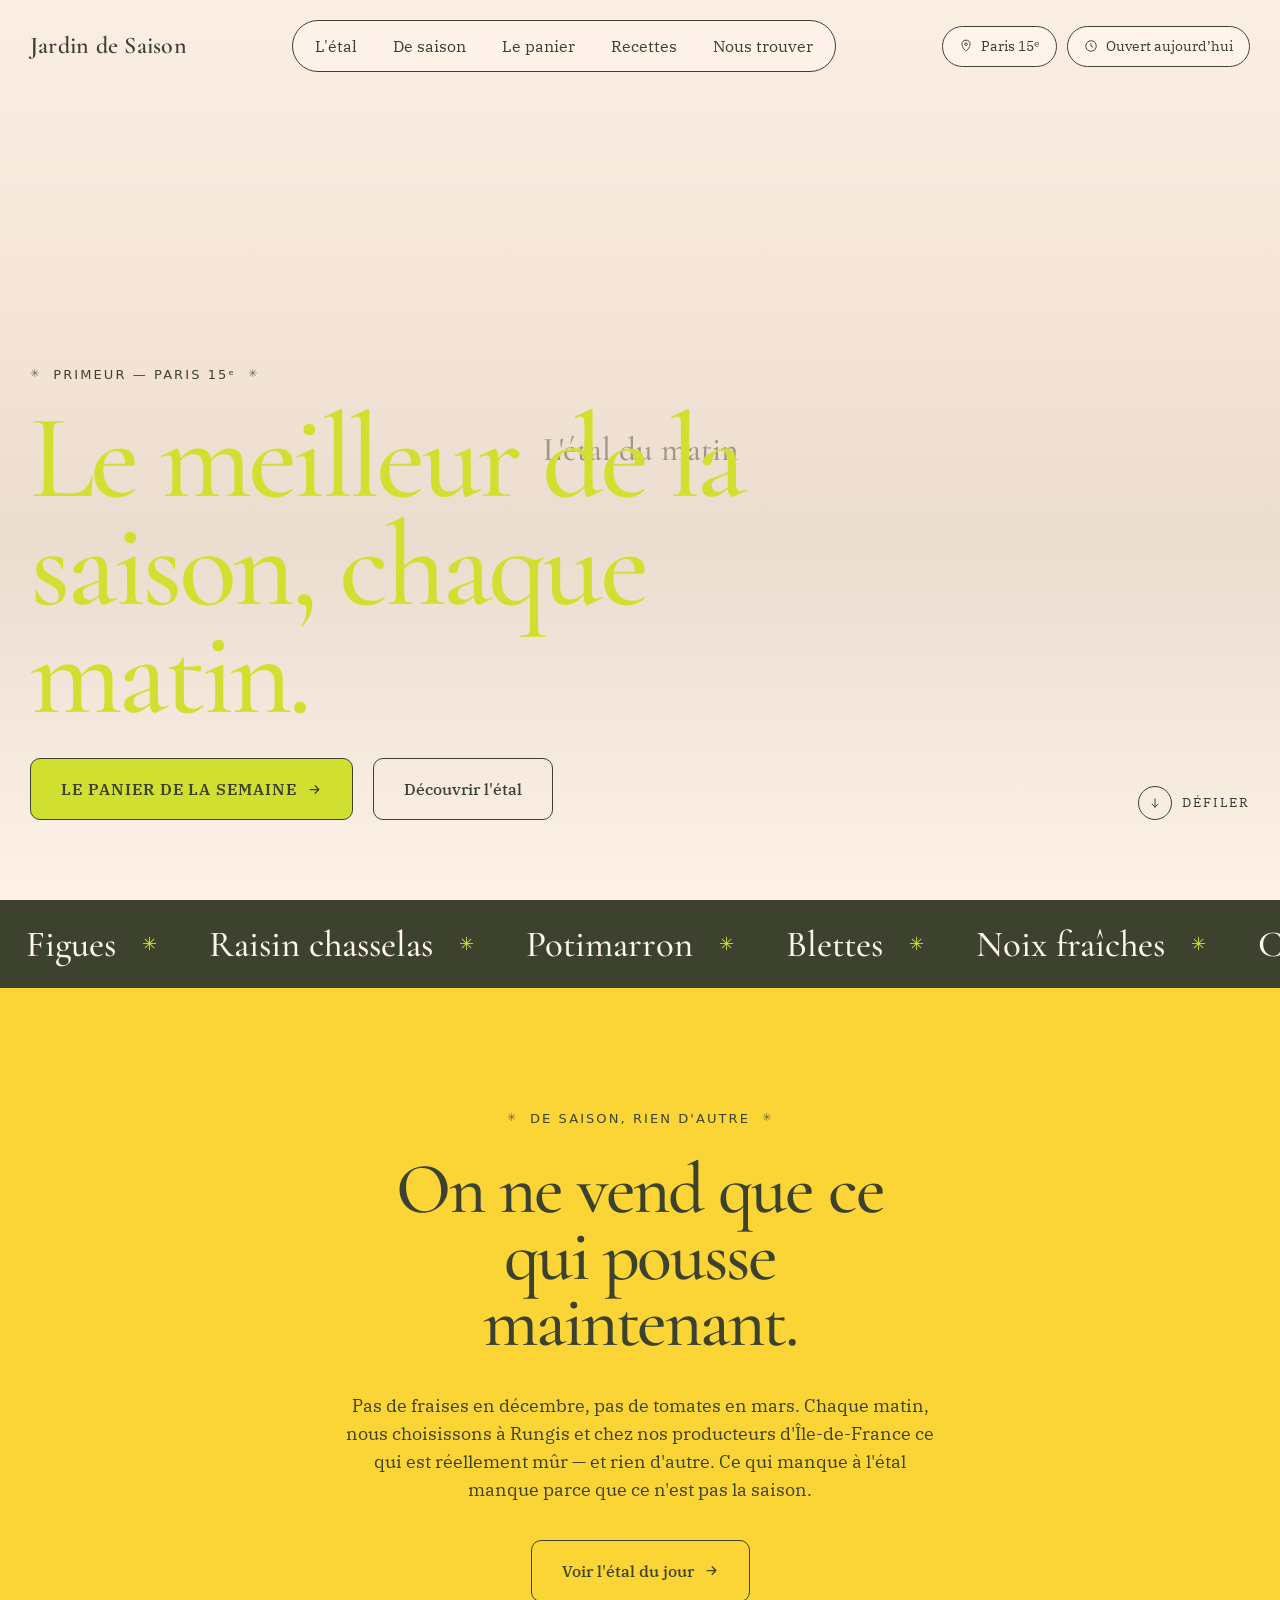
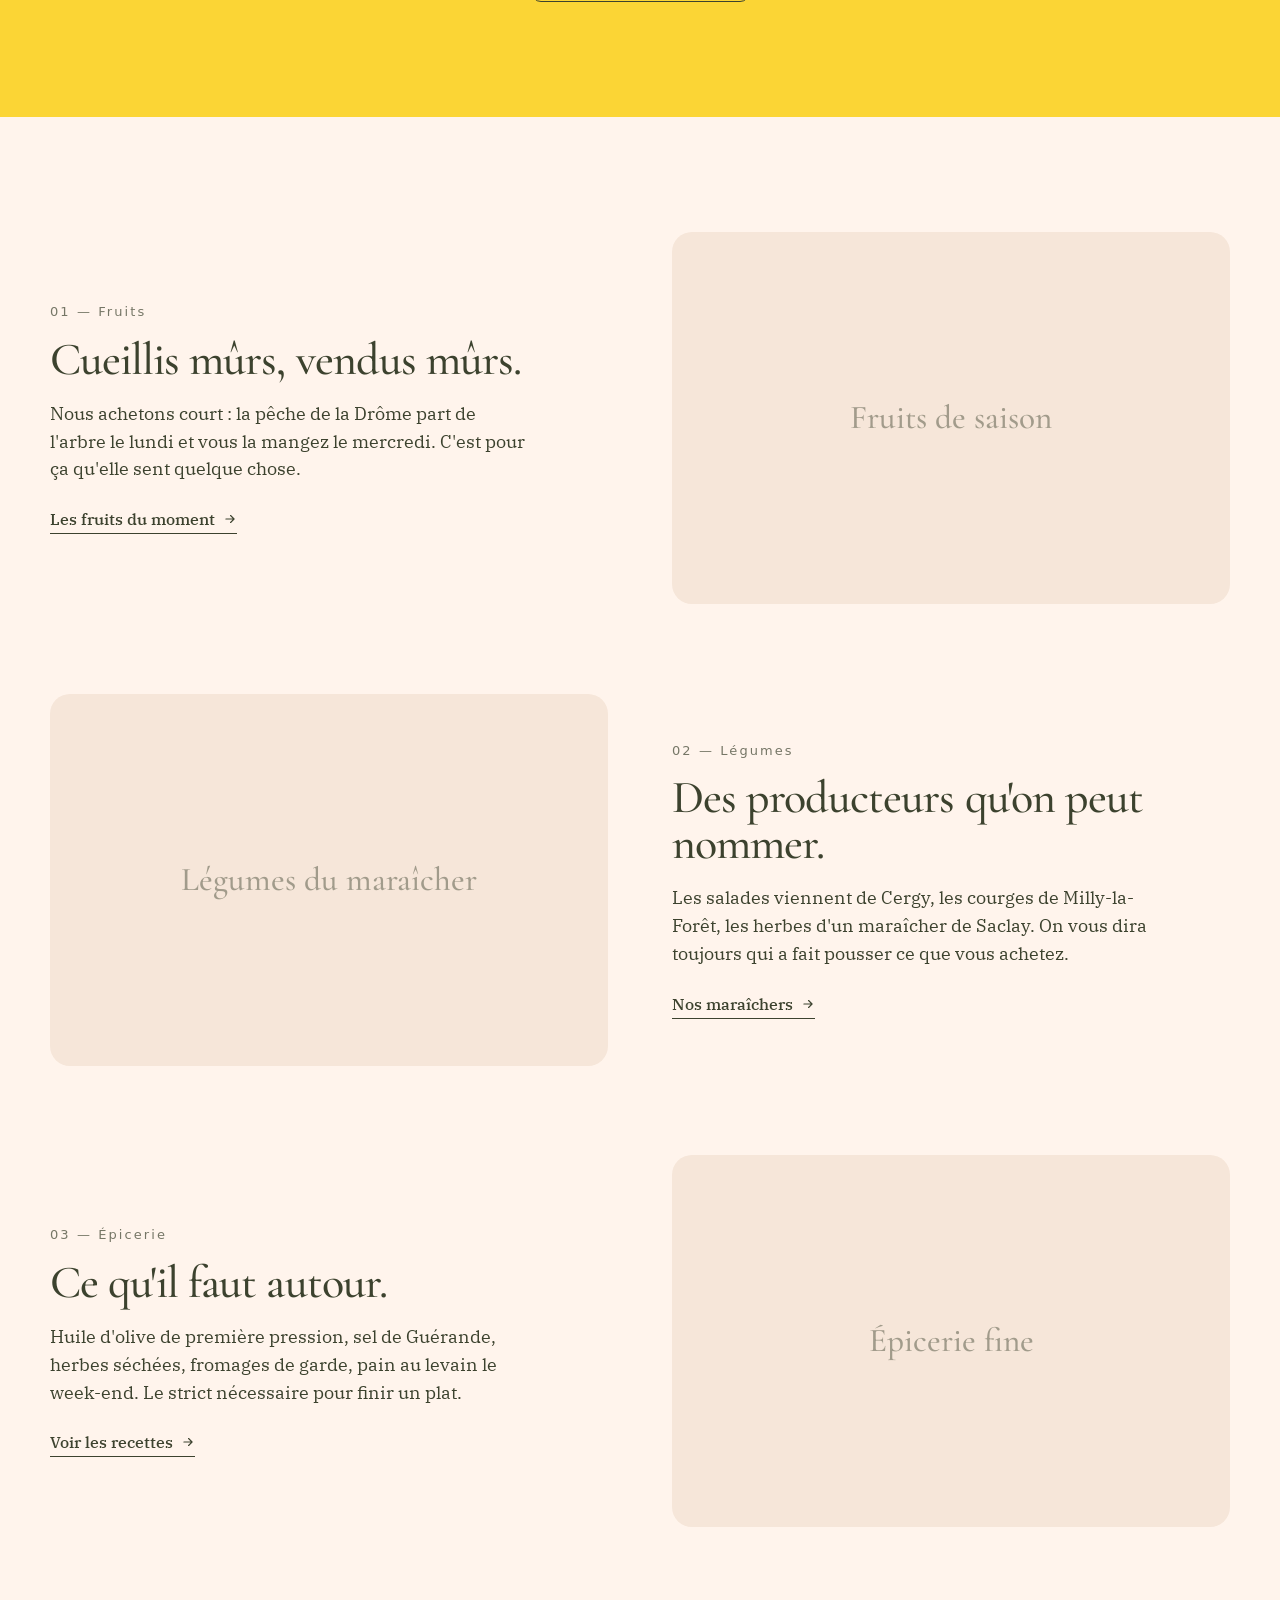
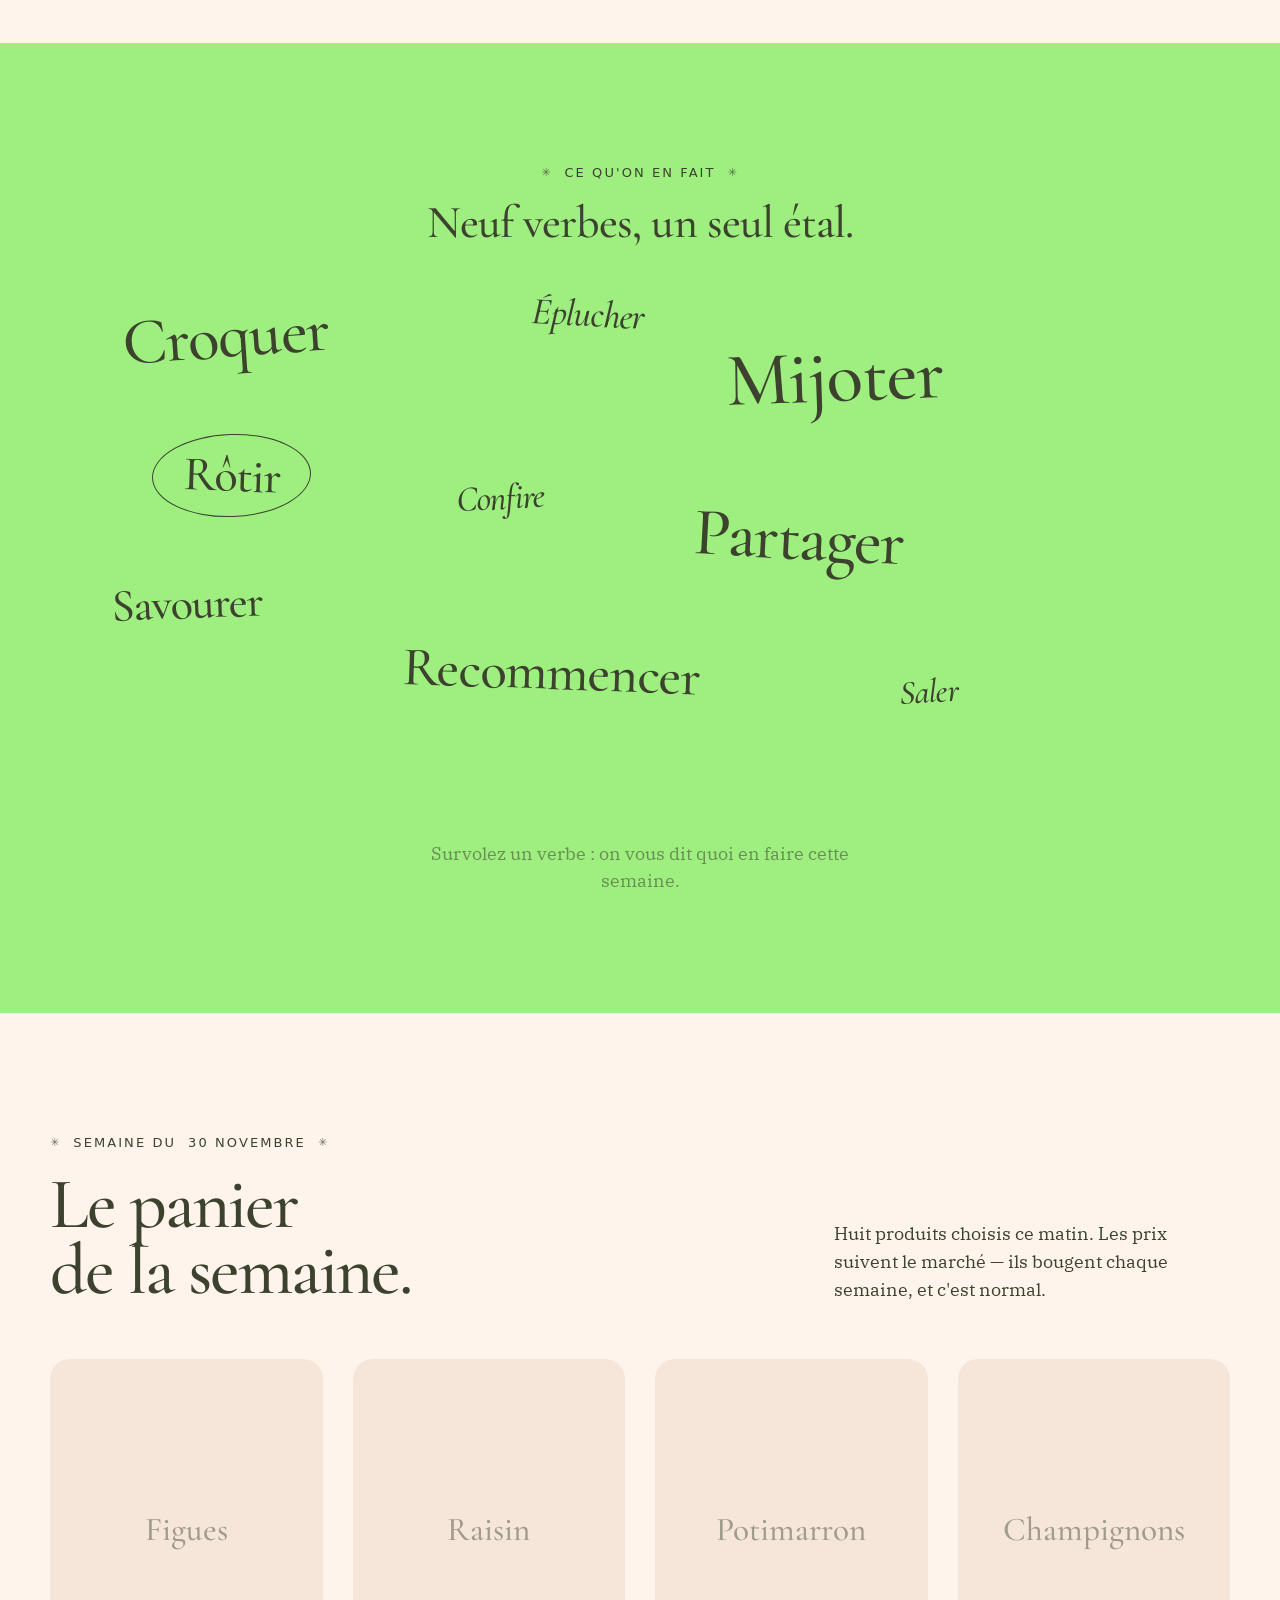
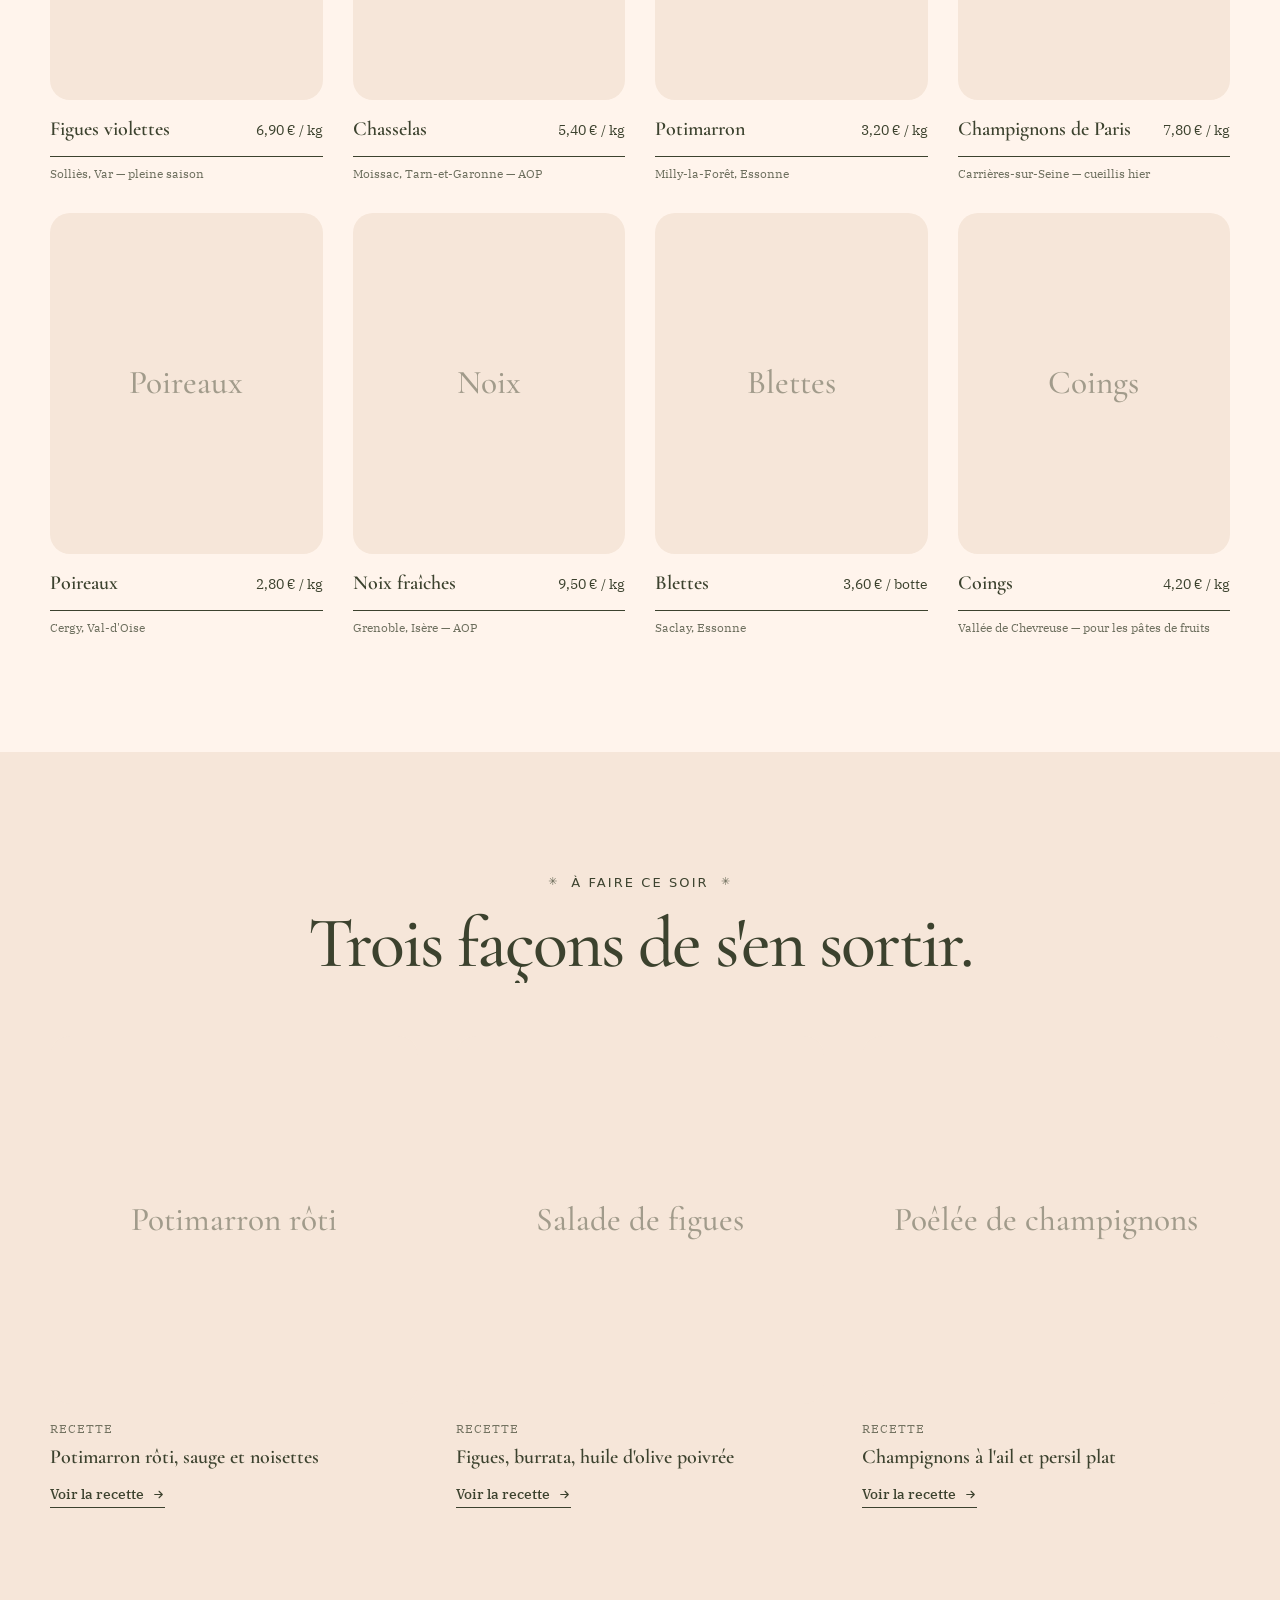
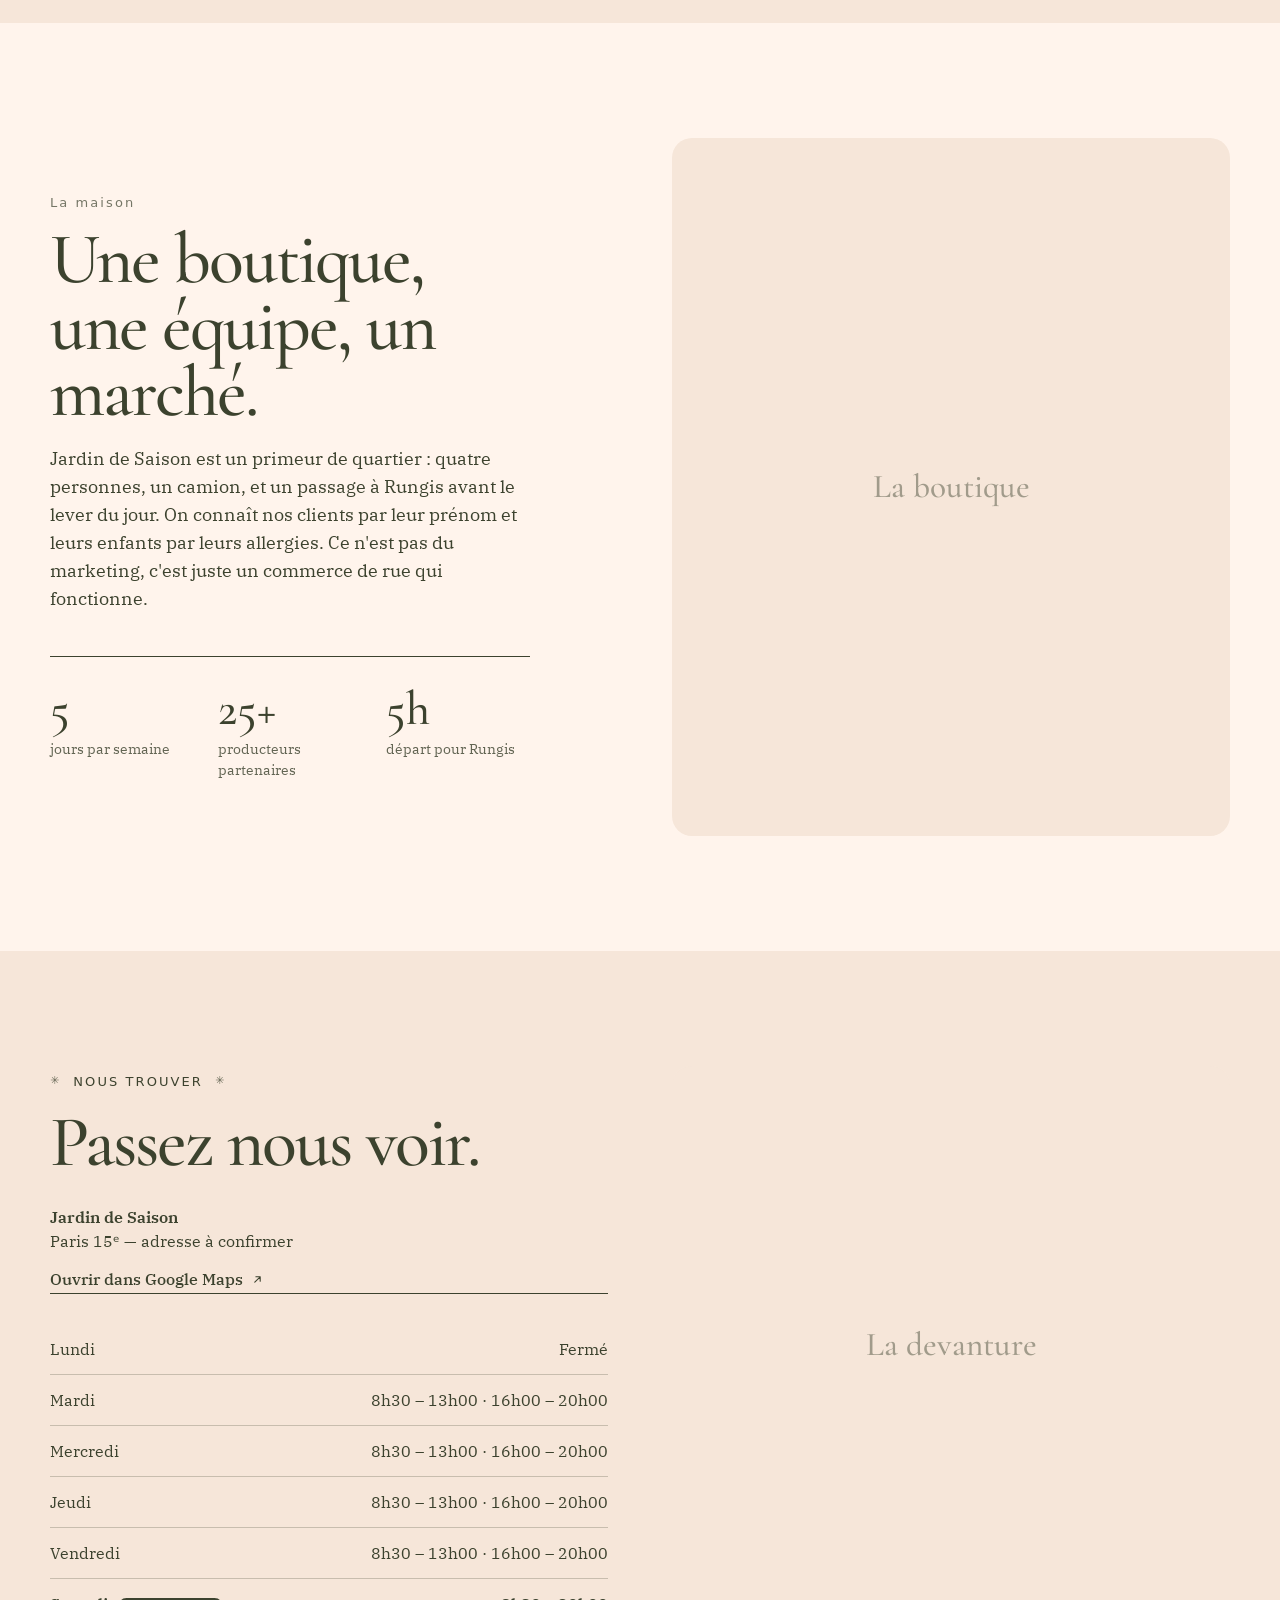
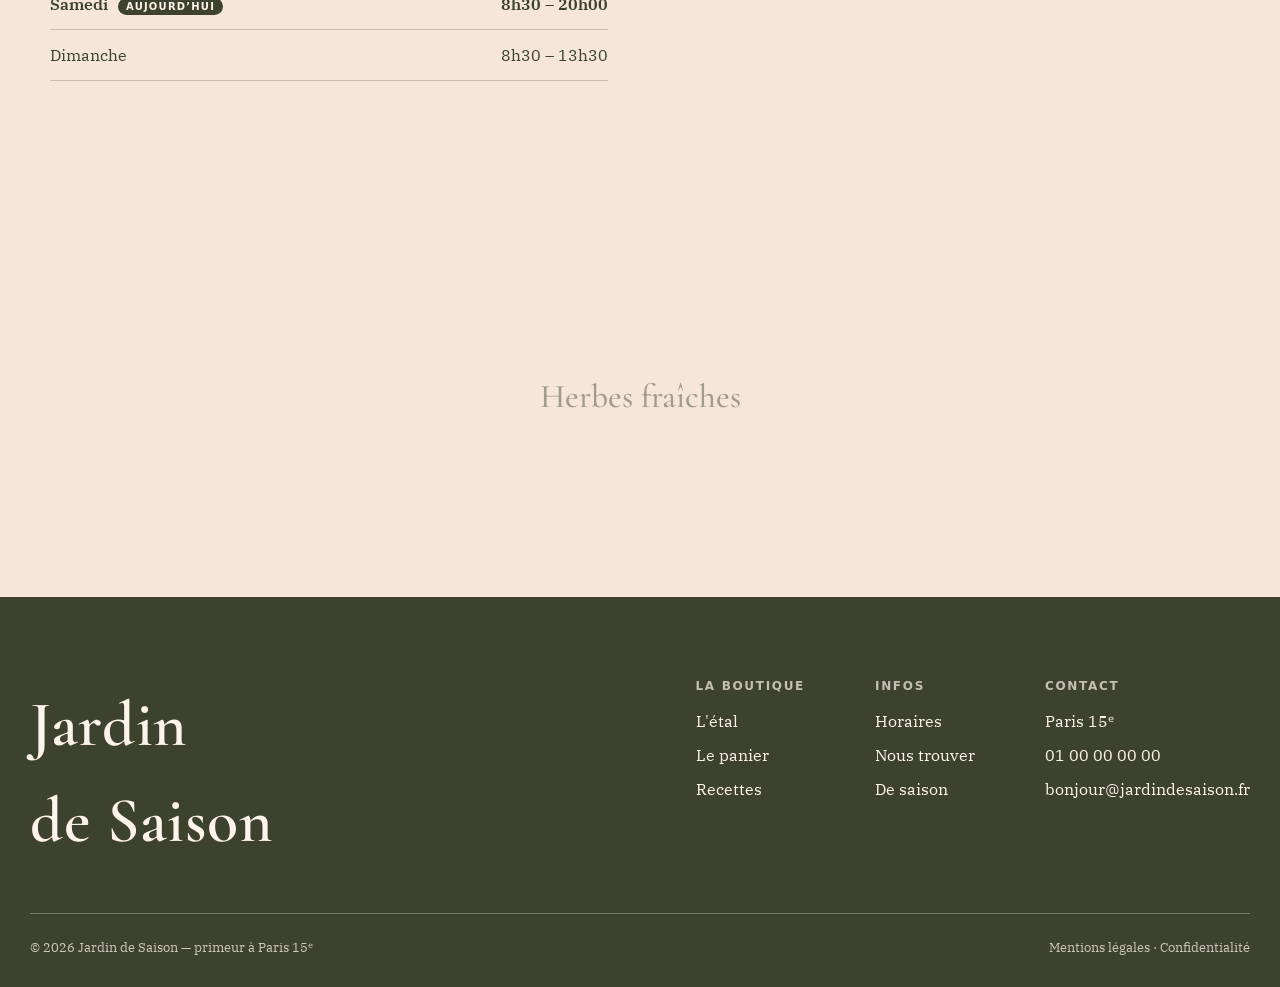
==== commit f960bc77: "Démarquer les catégories de la nav et enrichir la section des verbes Les catégories du haut sont reg" ====
--- a/jardin-de-saison/index.html
+++ b/jardin-de-saison/index.html
@@ -142,18 +142,34 @@
 </section>
 
 <!-- ============================ MOTS DISPERSÉS (vert) ============================ -->
-<section class="band band--green">
+<section class="band band--green" id="verbes">
+  <div class="inner verbs-head">
+    <p class="badge reveal">Ce qu'on en fait</p>
+    <h2 class="heading-sm mask-reveal"><span>Neuf verbes, un seul étal.</span></h2>
+  </div>
+
   <div class="scatter" id="scatter">
-    <b style="left:1%;  top:4%;  transform:rotate(-5deg);">Croquer</b>
-    <b style="left:44%; top:0%;  transform:rotate(3deg);">Éplucher</b>
-    <b style="left:74%; top:14%; transform:rotate(-2deg);">Mijoter</b>
-    <b style="left:10%; top:30%; transform:rotate(2deg);" class="circled">Rôtir</b>
-    <b style="left:42%; top:38%; transform:rotate(-4deg);">Confire</b>
-    <b style="left:70%; top:52%; transform:rotate(4deg);">Partager</b>
-    <b style="left:3%;  top:60%; transform:rotate(-3deg);">Savourer</b>
-    <b style="left:30%; top:74%; transform:rotate(2deg);">Recommencer</b>
-    <b style="left:76%; top:82%; transform:rotate(-2deg);">Saler</b>
-  </div>
+    <b style="--s:1.55; left:2%;  top:2%;  transform:rotate(-4deg);"
+       data-note="Une reinette du Vexin, sans rien autour. C'est tout l'intérêt d'une pomme qui a du goût.">Croquer</b>
+    <b class="it" style="--s:0.9; left:40%; top:0%; transform:rotate(3deg);"
+       data-note="Le potimarron se cuit avec la peau : elle fond à la cuisson. Autant de gagné.">Éplucher</b>
+    <b style="--s:1.8; left:58%; top:9%; transform:rotate(-2deg);"
+       data-note="Blettes, ail, huile d'olive, quarante minutes à feu doux. Le dimanche soir au complet.">Mijoter</b>
+    <b class="circled" style="--s:1.15; left:5%; top:28%; transform:rotate(2deg);"
+       data-note="200°, quarante minutes, une pincée de sauge. Le potimarron ne demande rien de plus.">Rôtir</b>
+    <b class="it" style="--s:0.85; left:33%; top:37%; transform:rotate(-3deg);"
+       data-note="Les coings de la vallée de Chevreuse, en pâte de fruits, pour les ouvrir en décembre.">Confire</b>
+    <b style="--s:1.6; left:55%; top:42%; transform:rotate(3deg);"
+       data-note="Un plateau de figues de Solliès se finit toujours à deux. Prévoyez large.">Partager</b>
+    <b style="--s:1.1; left:1%;  top:57%; transform:rotate(-2deg);"
+       data-note="Le chasselas se mange à température ambiante, jamais sorti du froid.">Savourer</b>
+    <b style="--s:1.3; left:28%; top:70%; transform:rotate(2deg);"
+       data-note="Demain l'étal aura changé, et la semaine prochaine encore. C'est le principe.">Recommencer</b>
+    <b class="it" style="--s:0.8; left:74%; top:76%; transform:rotate(-3deg);"
+       data-note="Fleur de sel de Guérande, à la toute fin, jamais pendant la cuisson.">Saler</b>
+  </div>
+
+  <p class="verb-note is-idle" id="verbNote">Survolez un verbe : on vous dit quoi en faire cette semaine.</p>
 </section>
 
 <!-- ============================ PANIER DE LA SEMAINE ============================ -->
--- a/jardin-de-saison/css/style.css
+++ b/jardin-de-saison/css/style.css
@@ -3,7 +3,117 @@
    Système de design : comptoir de marché, cassé-crème et encre olive
    ========================================================================== */
 
-@import url('https://fonts.googleapis.com/css2?family=Cormorant+Garamond:wght@400;500;600&family=IBM+Plex+Serif:wght@400;500;600&family=Inter:wght@400;500&display=swap');
+/* Polices hébergées dans le dépôt : pas de dépendance à un CDN tiers,
+   donc rien à charger depuis un domaine externe et aucun FOUT réseau. */
+/* latin-ext */
+@font-face {
+  font-family: 'Cormorant Garamond';
+  font-style: normal;
+  font-weight: 500;
+  font-display: swap;
+  src: url(../fonts/cormorant-garamond-500-latin-ext.woff2) format('woff2');
+  unicode-range: U+0100-02BA, U+02BD-02C5, U+02C7-02CC, U+02CE-02D7, U+02DD-02FF, U+0304, U+0308, U+0329, U+1D00-1DBF, U+1E00-1E9F, U+1EF2-1EFF, U+2020, U+20A0-20AB, U+20AD-20C0, U+2113, U+2C60-2C7F, U+A720-A7FF;
+}
+/* latin */
+@font-face {
+  font-family: 'Cormorant Garamond';
+  font-style: normal;
+  font-weight: 500;
+  font-display: swap;
+  src: url(../fonts/cormorant-garamond-500-latin.woff2) format('woff2');
+  unicode-range: U+0000-00FF, U+0131, U+0152-0153, U+02BB-02BC, U+02C6, U+02DA, U+02DC, U+0304, U+0308, U+0329, U+2000-206F, U+20AC, U+2122, U+2191, U+2193, U+2212, U+2215, U+FEFF, U+FFFD;
+}
+/* latin-ext */
+@font-face {
+  font-family: 'Cormorant Garamond';
+  font-style: normal;
+  font-weight: 600;
+  font-display: swap;
+  src: url(../fonts/cormorant-garamond-600-latin-ext.woff2) format('woff2');
+  unicode-range: U+0100-02BA, U+02BD-02C5, U+02C7-02CC, U+02CE-02D7, U+02DD-02FF, U+0304, U+0308, U+0329, U+1D00-1DBF, U+1E00-1E9F, U+1EF2-1EFF, U+2020, U+20A0-20AB, U+20AD-20C0, U+2113, U+2C60-2C7F, U+A720-A7FF;
+}
+/* latin */
+@font-face {
+  font-family: 'Cormorant Garamond';
+  font-style: normal;
+  font-weight: 600;
+  font-display: swap;
+  src: url(../fonts/cormorant-garamond-600-latin.woff2) format('woff2');
+  unicode-range: U+0000-00FF, U+0131, U+0152-0153, U+02BB-02BC, U+02C6, U+02DA, U+02DC, U+0304, U+0308, U+0329, U+2000-206F, U+20AC, U+2122, U+2191, U+2193, U+2212, U+2215, U+FEFF, U+FFFD;
+}
+/* latin-ext */
+@font-face {
+  font-family: 'IBM Plex Serif';
+  font-style: normal;
+  font-weight: 400;
+  font-display: swap;
+  src: url(../fonts/ibm-plex-serif-400-latin-ext.woff2) format('woff2');
+  unicode-range: U+0100-02BA, U+02BD-02C5, U+02C7-02CC, U+02CE-02D7, U+02DD-02FF, U+0304, U+0308, U+0329, U+1D00-1DBF, U+1E00-1E9F, U+1EF2-1EFF, U+2020, U+20A0-20AB, U+20AD-20C0, U+2113, U+2C60-2C7F, U+A720-A7FF;
+}
+/* latin */
+@font-face {
+  font-family: 'IBM Plex Serif';
+  font-style: normal;
+  font-weight: 400;
+  font-display: swap;
+  src: url(../fonts/ibm-plex-serif-400-latin.woff2) format('woff2');
+  unicode-range: U+0000-00FF, U+0131, U+0152-0153, U+02BB-02BC, U+02C6, U+02DA, U+02DC, U+0304, U+0308, U+0329, U+2000-206F, U+20AC, U+2122, U+2191, U+2193, U+2212, U+2215, U+FEFF, U+FFFD;
+}
+/* latin-ext */
+@font-face {
+  font-family: 'IBM Plex Serif';
+  font-style: normal;
+  font-weight: 500;
+  font-display: swap;
+  src: url(../fonts/ibm-plex-serif-500-latin-ext.woff2) format('woff2');
+  unicode-range: U+0100-02BA, U+02BD-02C5, U+02C7-02CC, U+02CE-02D7, U+02DD-02FF, U+0304, U+0308, U+0329, U+1D00-1DBF, U+1E00-1E9F, U+1EF2-1EFF, U+2020, U+20A0-20AB, U+20AD-20C0, U+2113, U+2C60-2C7F, U+A720-A7FF;
+}
+/* latin */
+@font-face {
+  font-family: 'IBM Plex Serif';
+  font-style: normal;
+  font-weight: 500;
+  font-display: swap;
+  src: url(../fonts/ibm-plex-serif-500-latin.woff2) format('woff2');
+  unicode-range: U+0000-00FF, U+0131, U+0152-0153, U+02BB-02BC, U+02C6, U+02DA, U+02DC, U+0304, U+0308, U+0329, U+2000-206F, U+20AC, U+2122, U+2191, U+2193, U+2212, U+2215, U+FEFF, U+FFFD;
+}
+/* latin-ext */
+@font-face {
+  font-family: 'IBM Plex Serif';
+  font-style: normal;
+  font-weight: 600;
+  font-display: swap;
+  src: url(../fonts/ibm-plex-serif-600-latin-ext.woff2) format('woff2');
+  unicode-range: U+0100-02BA, U+02BD-02C5, U+02C7-02CC, U+02CE-02D7, U+02DD-02FF, U+0304, U+0308, U+0329, U+1D00-1DBF, U+1E00-1E9F, U+1EF2-1EFF, U+2020, U+20A0-20AB, U+20AD-20C0, U+2113, U+2C60-2C7F, U+A720-A7FF;
+}
+/* latin */
+@font-face {
+  font-family: 'IBM Plex Serif';
+  font-style: normal;
+  font-weight: 600;
+  font-display: swap;
+  src: url(../fonts/ibm-plex-serif-600-latin.woff2) format('woff2');
+  unicode-range: U+0000-00FF, U+0131, U+0152-0153, U+02BB-02BC, U+02C6, U+02DA, U+02DC, U+0304, U+0308, U+0329, U+2000-206F, U+20AC, U+2122, U+2191, U+2193, U+2212, U+2215, U+FEFF, U+FFFD;
+}
+
+/* latin-ext */
+@font-face {
+  font-family: 'Cormorant Garamond';
+  font-style: italic;
+  font-weight: 500;
+  font-display: swap;
+  src: url(../fonts/cormorant-garamond-italic-500-latin-ext.woff2) format('woff2');
+  unicode-range: U+0100-02BA, U+02BD-02C5, U+02C7-02CC, U+02CE-02D7, U+02DD-02FF, U+0304, U+0308, U+0329, U+1D00-1DBF, U+1E00-1E9F, U+1EF2-1EFF, U+2020, U+20A0-20AB, U+20AD-20C0, U+2113, U+2C60-2C7F, U+A720-A7FF;
+}
+/* latin */
+@font-face {
+  font-family: 'Cormorant Garamond';
+  font-style: italic;
+  font-weight: 500;
+  font-display: swap;
+  src: url(../fonts/cormorant-garamond-italic-500-latin.woff2) format('woff2');
+  unicode-range: U+0000-00FF, U+0131, U+0152-0153, U+02BB-02BC, U+02C6, U+02DA, U+02DC, U+0304, U+0308, U+0329, U+2000-206F, U+20AC, U+2122, U+2191, U+2193, U+2212, U+2215, U+FEFF, U+FFFD;
+}
 
 :root {
   --olive-ink: #3c422e;
@@ -15,7 +125,7 @@
 
   --font-display: 'Cormorant Garamond', Garamond, 'Times New Roman', serif;
   --font-body: 'IBM Plex Serif', Georgia, serif;
-  --font-badge: 'Inter', system-ui, sans-serif;
+  --font-badge: system-ui, -apple-system, 'Segoe UI', Roboto, sans-serif;
 
   --text-caption: 12px;
   --text-body: 16px;
@@ -200,28 +310,38 @@
   white-space: nowrap;
 }
 
-.nav-links { display: flex; gap: 30px; }
-
+/* Capsule à filet olive : les catégories se détachent du fond, y compris
+   par-dessus la photo du hero.
+   center + nowrap : les liens restent sur une seule ligne et sur la même
+   ligne de base, quelle que soit la largeur de fenêtre. Sans ça, les
+   libellés longs passent sur deux lignes avant les courts et l'alignement
+   se casse. */
+.nav-links {
+  display: flex;
+  align-items: center;
+  gap: 4px;
+  border: 1px solid var(--olive-ink);
+  border-radius: var(--radius-nav-capsule, 32px);
+  background: rgba(255, 244, 236, 0.78);
+  backdrop-filter: blur(10px) saturate(1.2);
+  -webkit-backdrop-filter: blur(10px) saturate(1.2);
+  padding: 6px;
+  transition: background-color 0.4s var(--ease);
+}
+
+.nav.is-stuck .nav-links { background: transparent; backdrop-filter: none; -webkit-backdrop-filter: none; }
+
+.nav-links a {
+  white-space: nowrap;
+  padding: 7px 16px;
+  border-radius: var(--radius-pill);
+  transition: background-color 0.35s var(--ease), color 0.35s var(--ease);
+}
+
+.nav-links a:hover { background: var(--olive-ink); color: var(--linen-cream); }
+
+/* la capsule porte déjà la séparation : plus besoin du soulignement */
 @media (max-width: 880px) { .nav-links { display: none; } }
-
-.nav-links a {
-  font-size: var(--text-body);
-  position: relative;
-  padding-bottom: 3px;
-}
-
-.nav-links a::after {
-  content: '';
-  position: absolute;
-  left: 0; bottom: 0;
-  width: 100%; height: 1px;
-  background: currentColor;
-  transform: scaleX(0);
-  transform-origin: right;
-  transition: transform 0.4s var(--ease);
-}
-
-.nav-links a:hover::after { transform: scaleX(1); transform-origin: left; }
 
 .nav-right { display: flex; align-items: center; gap: 10px; }
 
@@ -300,6 +420,7 @@
   padding: 20px;
   text-align: center;
   font-family: var(--font-display);
+  font-weight: 500;
   font-size: clamp(1.4rem, 2.6vw, 2.2rem);
   color: var(--olive-ink);
   opacity: 0.45;
@@ -359,7 +480,10 @@
 
 .hero-content .badge { margin-bottom: 20px; }
 
-.hero-title { max-width: 16ch; }
+.hero-title {
+  max-width: 16ch;
+  color: var(--evoo);
+}
 
 .hero-foot {
   margin-top: 30px;
@@ -500,9 +624,16 @@
 
 /* ============================ Mots dispersés ============================ */
 
+.verbs-head {
+  text-align: center;
+  margin-bottom: clamp(30px, 4vw, 54px);
+}
+
+.verbs-head .heading-sm { margin-top: 16px; }
+
 .scatter {
   position: relative;
-  min-height: clamp(360px, 46vw, 540px);
+  min-height: clamp(340px, 43vw, 500px);
   max-width: 1080px;
   margin: 0 auto;
 }
@@ -511,21 +642,45 @@
   position: absolute;
   font-family: var(--font-display);
   font-weight: 500;
-  font-size: clamp(2.2rem, 4.6vw, 4.4rem);
-  line-height: 1;
+  /* --s module l'échelle de chaque mot : le contraste de corps fait la
+     composition, un nuage de mots à taille égale tombe à plat. */
+  font-size: calc(var(--s, 1) * clamp(1.6rem, 3.3vw, 2.9rem));
+  line-height: 0.95;
   letter-spacing: -0.02em;
-  transition: transform 0.5s var(--ease);
+  transition: transform 0.55s var(--ease), opacity 0.45s var(--ease);
   cursor: default;
-}
-
-.scatter b:hover { transform: scale(1.09) rotate(0deg) !important; }
-
-.scatter .circled { padding: 0.12em 0.42em; }
+  white-space: nowrap;
+}
+
+.scatter b.it { font-style: italic; }
+
+.scatter:hover b { opacity: 0.42; }
+.scatter b:hover { opacity: 1; transform: scale(1.06) rotate(0deg) !important; }
+
+.verb-note {
+  max-width: 44ch;
+  margin: clamp(26px, 4vw, 44px) auto 0;
+  text-align: center;
+  font-size: var(--text-body-lg);
+  min-height: 3.2em;
+  transition: opacity 0.3s var(--ease);
+}
+
+.verb-note .vn-word {
+  font-family: var(--font-display);
+  font-weight: 600;
+  font-style: italic;
+}
+
+.verb-note.is-idle { opacity: 0.55; }
+
+/* assez de marge verticale pour que l'ovale enveloppe aussi les accents */
+.scatter .circled { padding: 0.34em 0.6em; }
 
 .scatter .circled::before {
   content: '';
   position: absolute;
-  inset: 0;
+  inset: -0.04em;
   border: 1px solid var(--olive-ink);
   border-radius: 50%;
   transform: rotate(-4deg);
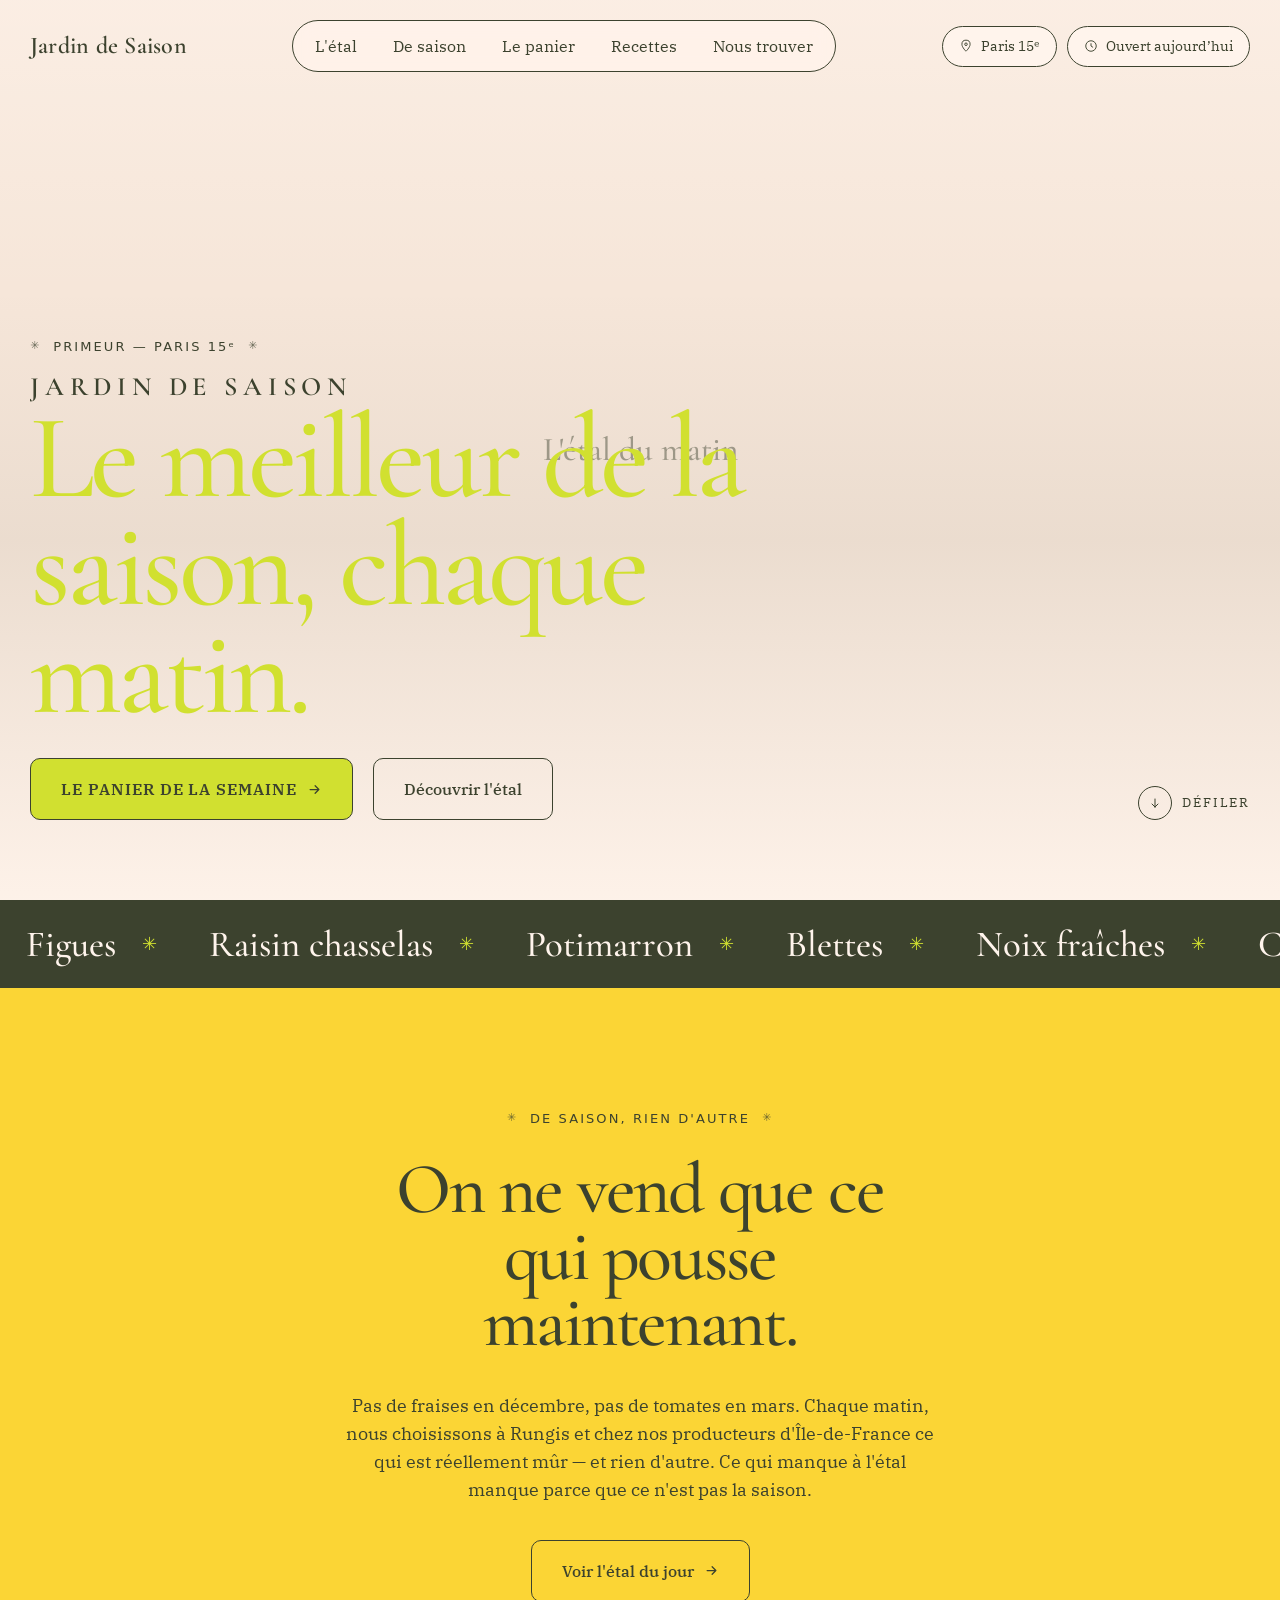
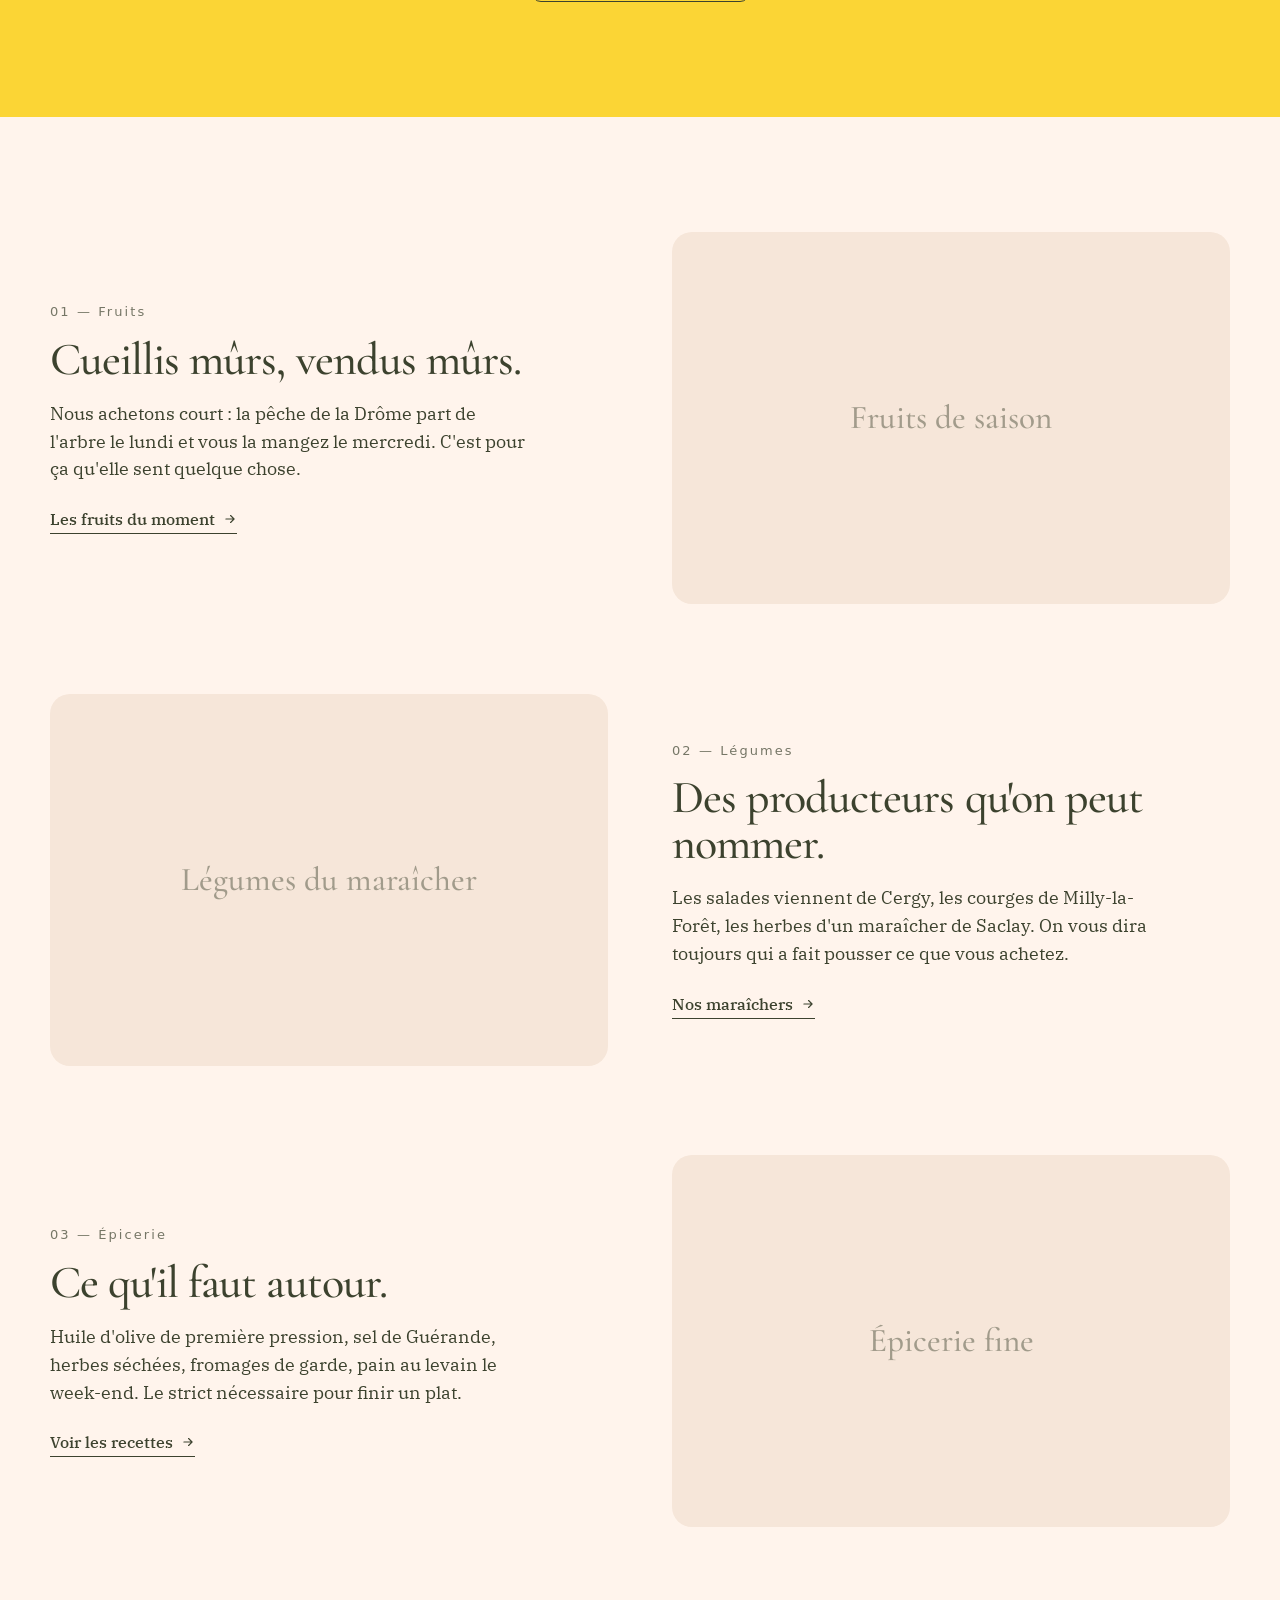
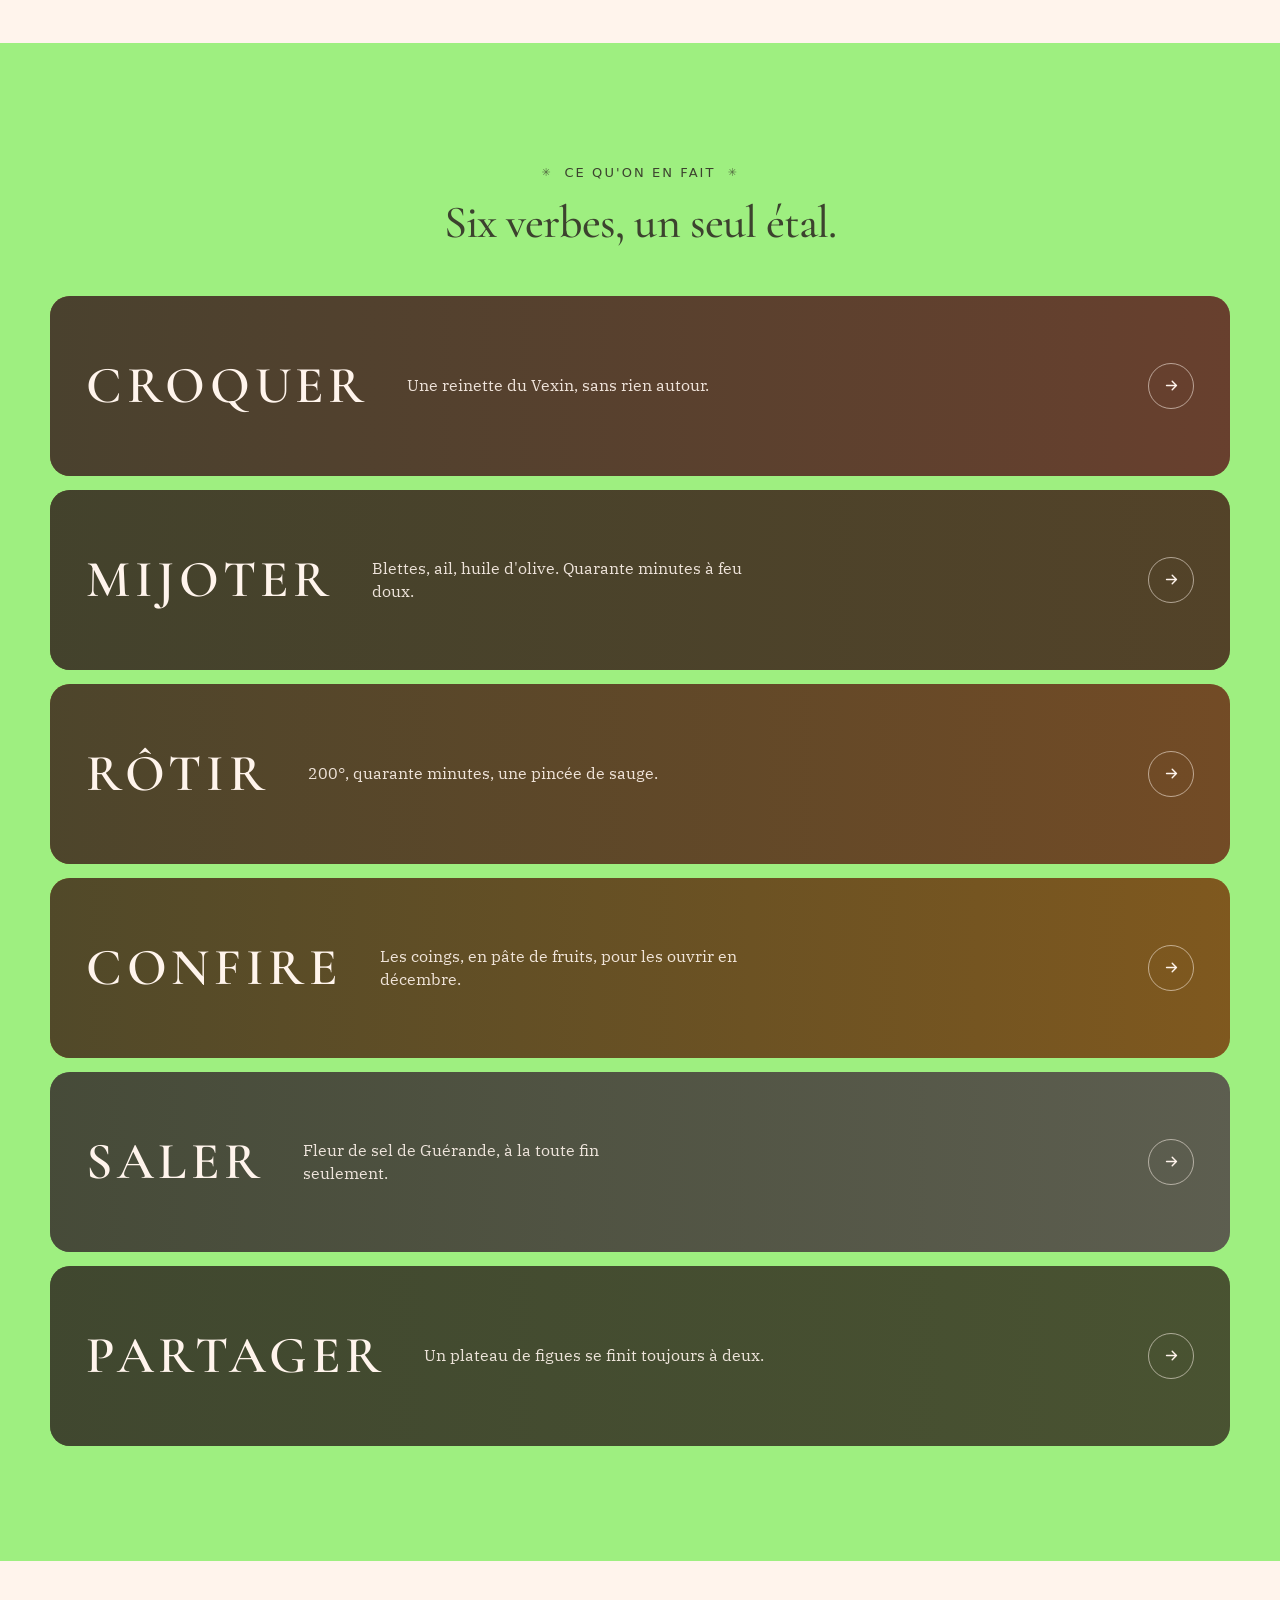
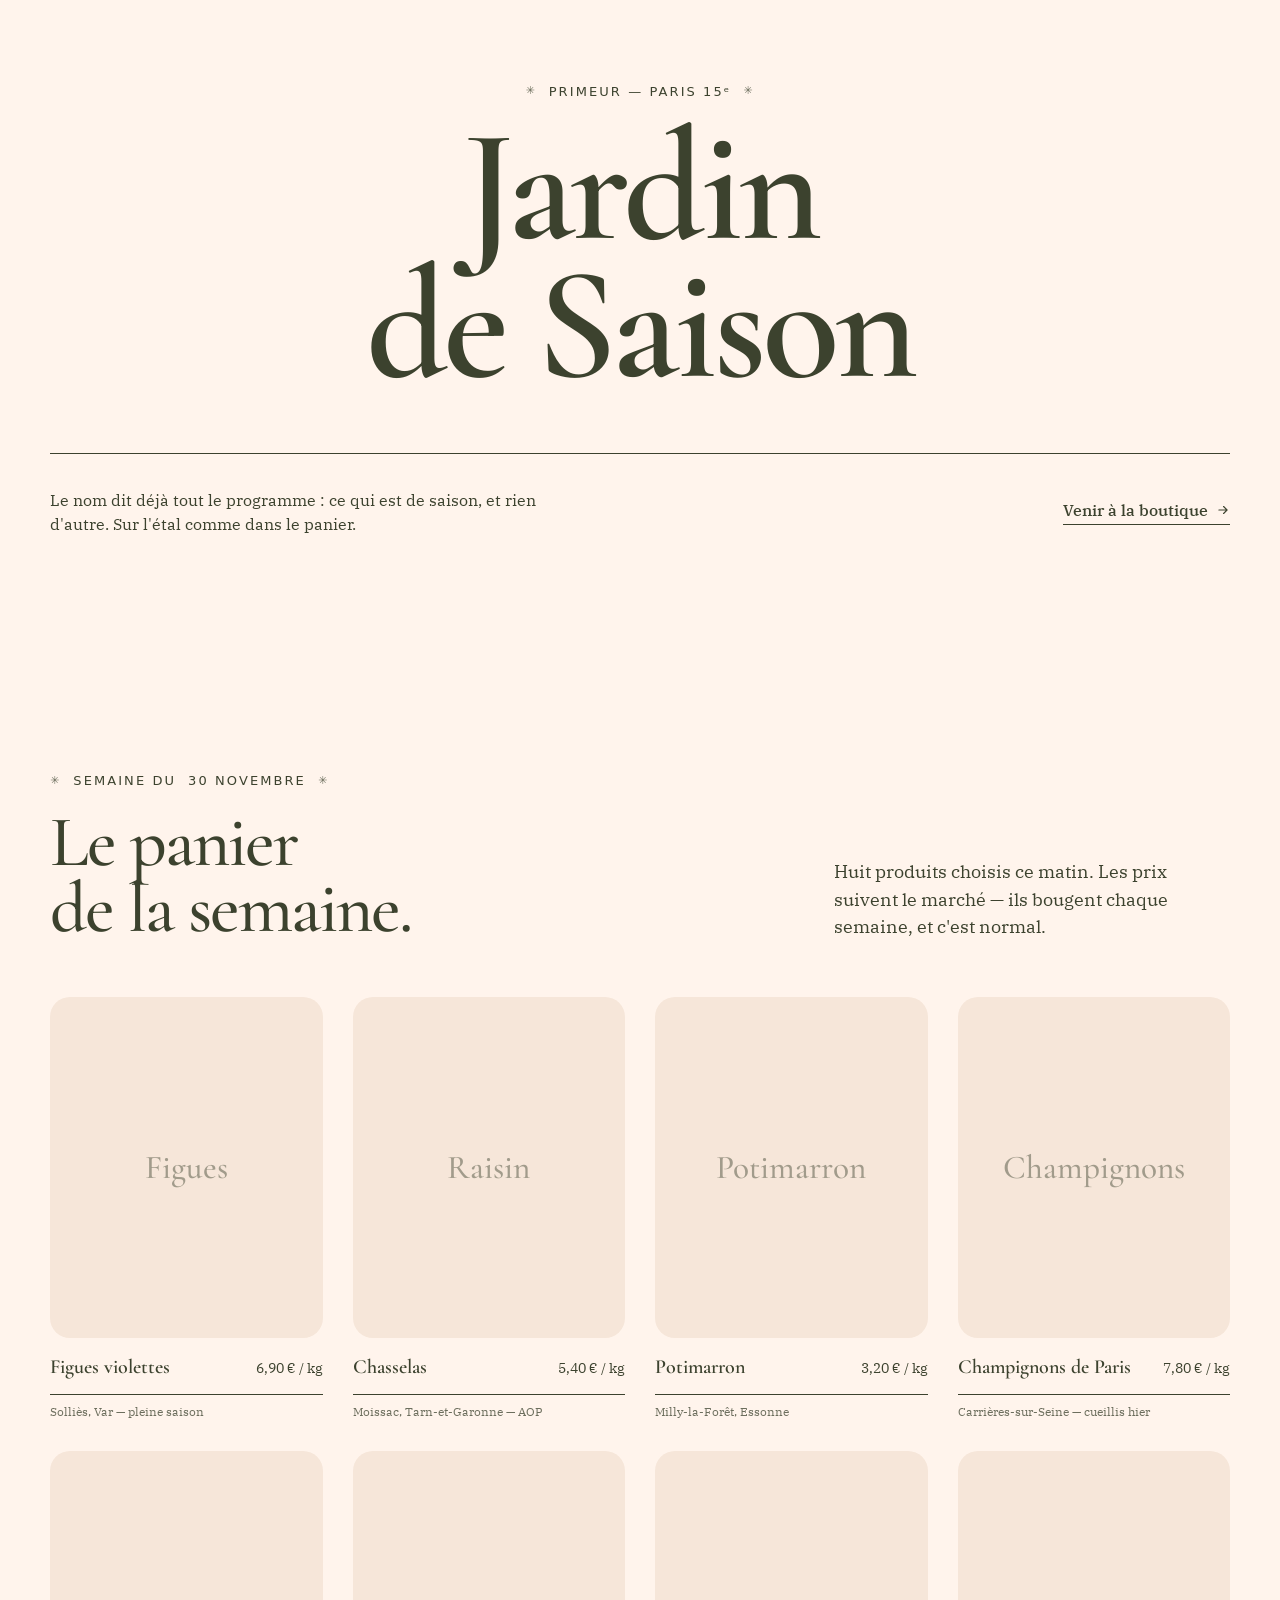
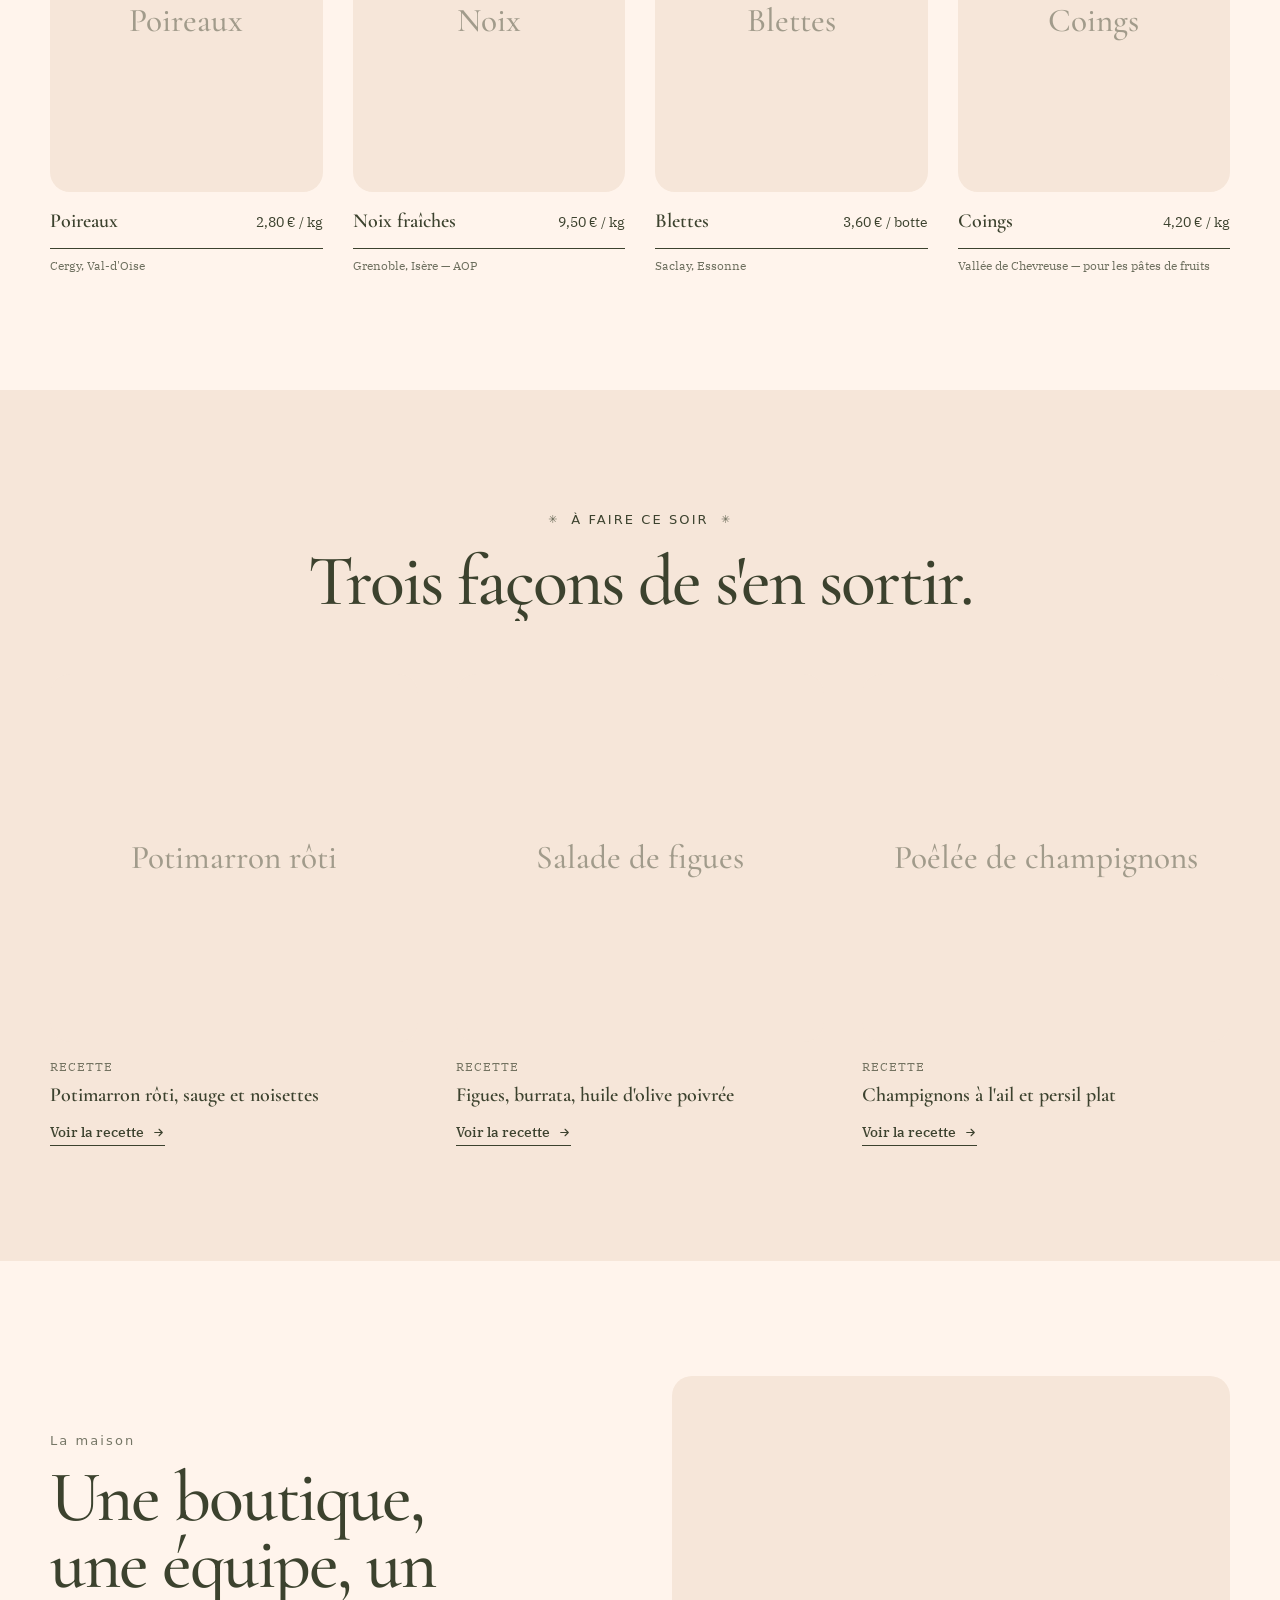
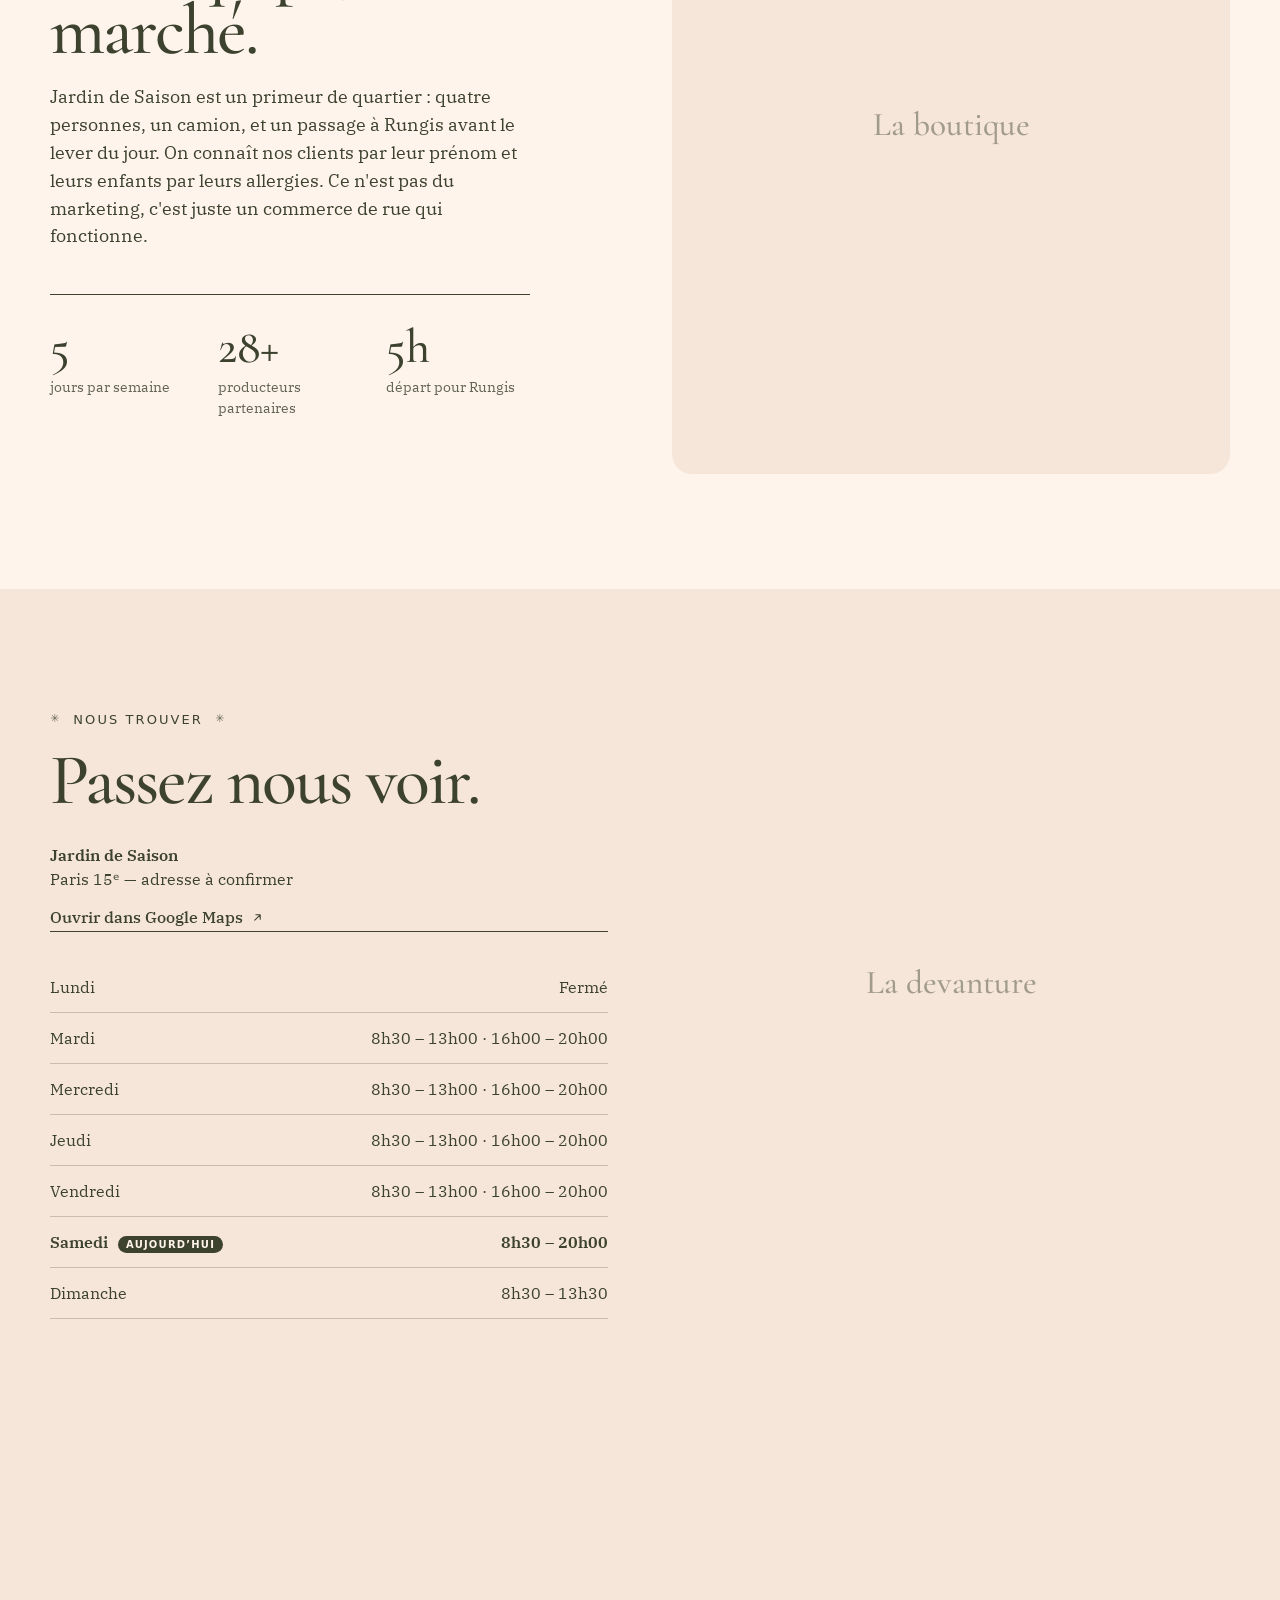
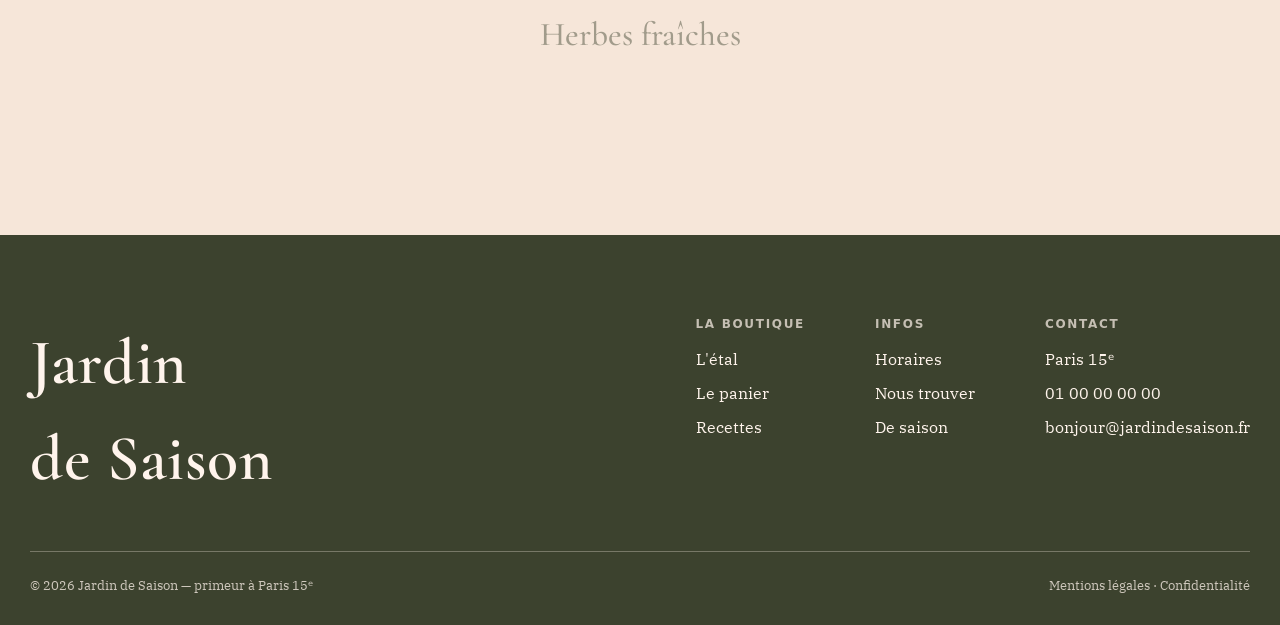
==== commit d4fe528a: "Passer les verbes en bannières illustrées et affirmer le nom de l'enseigne Les six verbes quittent l" ====
--- a/jardin-de-saison/index.html
+++ b/jardin-de-saison/index.html
@@ -55,6 +55,7 @@
 
   <div class="hero-content">
     <p class="badge">Primeur — Paris 15ᵉ</p>
+    <p class="hero-name mask-reveal"><span>Jardin de Saison</span></p>
     <h1 class="display hero-title mask-reveal"><span>Le meilleur de la saison, chaque matin.</span></h1>
     <div class="hero-foot">
       <a href="#panier" class="btn btn--filled">
@@ -145,31 +146,84 @@
 <section class="band band--green" id="verbes">
   <div class="inner verbs-head">
     <p class="badge reveal">Ce qu'on en fait</p>
-    <h2 class="heading-sm mask-reveal"><span>Neuf verbes, un seul étal.</span></h2>
-  </div>
-
-  <div class="scatter" id="scatter">
-    <b style="--s:1.55; left:2%;  top:2%;  transform:rotate(-4deg);"
-       data-note="Une reinette du Vexin, sans rien autour. C'est tout l'intérêt d'une pomme qui a du goût.">Croquer</b>
-    <b class="it" style="--s:0.9; left:40%; top:0%; transform:rotate(3deg);"
-       data-note="Le potimarron se cuit avec la peau : elle fond à la cuisson. Autant de gagné.">Éplucher</b>
-    <b style="--s:1.8; left:58%; top:9%; transform:rotate(-2deg);"
-       data-note="Blettes, ail, huile d'olive, quarante minutes à feu doux. Le dimanche soir au complet.">Mijoter</b>
-    <b class="circled" style="--s:1.15; left:5%; top:28%; transform:rotate(2deg);"
-       data-note="200°, quarante minutes, une pincée de sauge. Le potimarron ne demande rien de plus.">Rôtir</b>
-    <b class="it" style="--s:0.85; left:33%; top:37%; transform:rotate(-3deg);"
-       data-note="Les coings de la vallée de Chevreuse, en pâte de fruits, pour les ouvrir en décembre.">Confire</b>
-    <b style="--s:1.6; left:55%; top:42%; transform:rotate(3deg);"
-       data-note="Un plateau de figues de Solliès se finit toujours à deux. Prévoyez large.">Partager</b>
-    <b style="--s:1.1; left:1%;  top:57%; transform:rotate(-2deg);"
-       data-note="Le chasselas se mange à température ambiante, jamais sorti du froid.">Savourer</b>
-    <b style="--s:1.3; left:28%; top:70%; transform:rotate(2deg);"
-       data-note="Demain l'étal aura changé, et la semaine prochaine encore. C'est le principe.">Recommencer</b>
-    <b class="it" style="--s:0.8; left:74%; top:76%; transform:rotate(-3deg);"
-       data-note="Fleur de sel de Guérande, à la toute fin, jamais pendant la cuisson.">Saler</b>
-  </div>
-
-  <p class="verb-note is-idle" id="verbNote">Survolez un verbe : on vous dit quoi en faire cette semaine.</p>
+    <h2 class="heading-sm mask-reveal"><span>Six verbes, un seul étal.</span></h2>
+  </div>
+
+  <div class="verb-banners inner">
+    <a class="verb-banner reveal" href="#recettes" style="--vb-fallback:#7b3f2e;"
+       data-photos="1568702846914-96b305d2aaeb|1560806887-1e4cd0b6cbd6|1570913149827-d2ac84ab3f9a"
+       data-alt="Pommes fraîches">
+      <span class="vb-word">Croquer</span>
+      <span class="vb-note">Une reinette du Vexin, sans rien autour.</span>
+      <span class="vb-arrow" aria-hidden="true">
+        <svg width="17" height="17" viewBox="0 0 24 24" fill="none"><path d="M5 12h14M13 6l6 6-6 6" stroke="currentColor" stroke-width="2" stroke-linecap="round" stroke-linejoin="round"/></svg>
+      </span>
+    </a>
+
+    <a class="verb-banner reveal" href="#recettes" style="--vb-fallback:#5d4326;"
+       data-photos="1547592180-85f173990554|1476718406336-bb5a9690ee2a|1604909052743-94e838986d24"
+       data-alt="Plat qui mijote">
+      <span class="vb-word">Mijoter</span>
+      <span class="vb-note">Blettes, ail, huile d'olive. Quarante minutes à feu doux.</span>
+      <span class="vb-arrow" aria-hidden="true">
+        <svg width="17" height="17" viewBox="0 0 24 24" fill="none"><path d="M5 12h14M13 6l6 6-6 6" stroke="currentColor" stroke-width="2" stroke-linecap="round" stroke-linejoin="round"/></svg>
+      </span>
+    </a>
+
+    <a class="verb-banner reveal" href="#recettes" style="--vb-fallback:#8a4f22;"
+       data-photos="1476124369491-e7addf5db371|1518492104633-130d0cc84637|1547592180-85f173990554"
+       data-alt="Légumes rôtis au four">
+      <span class="vb-word">Rôtir</span>
+      <span class="vb-note">200°, quarante minutes, une pincée de sauge.</span>
+      <span class="vb-arrow" aria-hidden="true">
+        <svg width="17" height="17" viewBox="0 0 24 24" fill="none"><path d="M5 12h14M13 6l6 6-6 6" stroke="currentColor" stroke-width="2" stroke-linecap="round" stroke-linejoin="round"/></svg>
+      </span>
+    </a>
+
+    <a class="verb-banner reveal" href="#recettes" style="--vb-fallback:#9c6218;"
+       data-photos="1571680322279-a226e6a4cc2a|1474979266404-7eaacbcd87c5|1601379329542-31c59a1c0d4f"
+       data-alt="Coings et pâte de fruits">
+      <span class="vb-word">Confire</span>
+      <span class="vb-note">Les coings, en pâte de fruits, pour les ouvrir en décembre.</span>
+      <span class="vb-arrow" aria-hidden="true">
+        <svg width="17" height="17" viewBox="0 0 24 24" fill="none"><path d="M5 12h14M13 6l6 6-6 6" stroke="currentColor" stroke-width="2" stroke-linecap="round" stroke-linejoin="round"/></svg>
+      </span>
+    </a>
+
+    <a class="verb-banner reveal" href="#recettes" style="--vb-fallback:#6b6a5e;"
+       data-photos="1472162072942-cd5147eb3902|1556909212-d5b604d0c90d|1518110925495-5fe2fda0442c"
+       data-alt="Fleur de sel">
+      <span class="vb-word">Saler</span>
+      <span class="vb-note">Fleur de sel de Guérande, à la toute fin seulement.</span>
+      <span class="vb-arrow" aria-hidden="true">
+        <svg width="17" height="17" viewBox="0 0 24 24" fill="none"><path d="M5 12h14M13 6l6 6-6 6" stroke="currentColor" stroke-width="2" stroke-linecap="round" stroke-linejoin="round"/></svg>
+      </span>
+    </a>
+
+    <a class="verb-banner reveal" href="#recettes" style="--vb-fallback:#4f5a33;"
+       data-photos="1517248135467-4c7edcad34c4|1414235077428-338989a2e8c0|1490474418585-ba9bad8fd0ea"
+       data-alt="Table partagée">
+      <span class="vb-word">Partager</span>
+      <span class="vb-note">Un plateau de figues se finit toujours à deux.</span>
+      <span class="vb-arrow" aria-hidden="true">
+        <svg width="17" height="17" viewBox="0 0 24 24" fill="none"><path d="M5 12h14M13 6l6 6-6 6" stroke="currentColor" stroke-width="2" stroke-linecap="round" stroke-linejoin="round"/></svg>
+      </span>
+    </a>
+  </div>
+</section>
+
+<!-- ============================ SIGNATURE DE L'ENSEIGNE ============================ -->
+<section class="band band--cream signature">
+  <div class="inner">
+    <p class="badge reveal">Primeur — Paris 15ᵉ</p>
+    <p class="signature-name mask-reveal"><span>Jardin<br>de Saison</span></p>
+    <div class="signature-foot reveal d2">
+      <p>Le nom dit déjà tout le programme : ce qui est de saison, et rien d'autre. Sur l'étal comme dans le panier.</p>
+      <a href="#infos" class="link-arrow">Venir à la boutique
+        <svg width="14" height="14" viewBox="0 0 24 24" fill="none"><path d="M5 12h14M13 6l6 6-6 6" stroke="currentColor" stroke-width="2" stroke-linecap="round" stroke-linejoin="round"/></svg>
+      </a>
+    </div>
+  </div>
 </section>
 
 <!-- ============================ PANIER DE LA SEMAINE ============================ -->
--- a/jardin-de-saison/css/style.css
+++ b/jardin-de-saison/css/style.css
@@ -478,7 +478,18 @@
   padding: 0 var(--pad-side) clamp(40px, 7vw, 80px);
 }
 
-.hero-content .badge { margin-bottom: 20px; }
+.hero-content .badge { margin-bottom: 16px; }
+
+/* le nom de l'enseigne, en capitales espacées au-dessus de l'accroche */
+.hero-name {
+  font-family: var(--font-display);
+  font-weight: 600;
+  text-transform: uppercase;
+  letter-spacing: 0.22em;
+  font-size: clamp(1.05rem, 2.1vw, 1.65rem);
+  line-height: 1.2;
+  margin-bottom: 10px;
+}
 
 .hero-title {
   max-width: 16ch;
@@ -631,72 +642,123 @@
 
 .verbs-head .heading-sm { margin-top: 16px; }
 
-.scatter {
+.verb-banners {
+  display: grid;
+  gap: 14px;
+}
+
+.verb-banner {
   position: relative;
-  min-height: clamp(340px, 43vw, 500px);
-  max-width: 1080px;
-  margin: 0 auto;
-}
-
-.scatter b {
+  isolation: isolate;
+  overflow: hidden;
+  border-radius: var(--radius-img);
+  min-height: clamp(120px, 15vw, 180px);
+  display: flex;
+  align-items: center;
+  gap: clamp(16px, 3vw, 40px);
+  padding: clamp(20px, 3vw, 36px);
+  /* couleur de repli : si la photo ne charge pas, la bannière reste une
+     plage colorée lisible plutôt qu'un trou */
+  background: var(--vb-fallback, var(--buttery-peach));
+  color: var(--linen-cream);
+}
+
+.verb-banner img {
   position: absolute;
-  font-family: var(--font-display);
-  font-weight: 500;
-  /* --s module l'échelle de chaque mot : le contraste de corps fait la
-     composition, un nuage de mots à taille égale tombe à plat. */
-  font-size: calc(var(--s, 1) * clamp(1.6rem, 3.3vw, 2.9rem));
-  line-height: 0.95;
-  letter-spacing: -0.02em;
-  transition: transform 0.55s var(--ease), opacity 0.45s var(--ease);
-  cursor: default;
-  white-space: nowrap;
-}
-
-.scatter b.it { font-style: italic; }
-
-.scatter:hover b { opacity: 0.42; }
-.scatter b:hover { opacity: 1; transform: scale(1.06) rotate(0deg) !important; }
-
-.verb-note {
-  max-width: 44ch;
-  margin: clamp(26px, 4vw, 44px) auto 0;
-  text-align: center;
-  font-size: var(--text-body-lg);
-  min-height: 3.2em;
-  transition: opacity 0.3s var(--ease);
-}
-
-.verb-note .vn-word {
+  inset: 0;
+  z-index: -2;
+  width: 100%;
+  height: 100%;
+  object-fit: cover;
+  transition: transform 1.2s var(--ease);
+}
+
+/* voile olive : sans lui, le texte crème se perd sur les photos claires */
+.verb-banner::before {
+  content: '';
+  position: absolute;
+  inset: 0;
+  z-index: -1;
+  background: linear-gradient(90deg, rgba(60, 66, 46, 0.78) 0%, rgba(60, 66, 46, 0.52) 55%, rgba(60, 66, 46, 0.3) 100%);
+  transition: background 0.55s var(--ease);
+}
+
+.verb-banner:hover img { transform: scale(1.06); }
+
+.verb-banner:hover::before {
+  background: linear-gradient(90deg, rgba(60, 66, 46, 0.62) 0%, rgba(60, 66, 46, 0.34) 55%, rgba(60, 66, 46, 0.14) 100%);
+}
+
+.vb-word {
   font-family: var(--font-display);
   font-weight: 600;
-  font-style: italic;
-}
-
-.verb-note.is-idle { opacity: 0.55; }
-
-/* assez de marge verticale pour que l'ovale enveloppe aussi les accents */
-.scatter .circled { padding: 0.34em 0.6em; }
-
-.scatter .circled::before {
-  content: '';
-  position: absolute;
-  inset: -0.04em;
-  border: 1px solid var(--olive-ink);
+  text-transform: uppercase;
+  letter-spacing: 0.09em;
+  line-height: 1;
+  font-size: clamp(1.75rem, 4.4vw, 3.25rem);
+  flex-shrink: 0;
+}
+
+.vb-note {
+  font-size: var(--text-body);
+  line-height: 1.45;
+  max-width: 38ch;
+  opacity: 0.9;
+}
+
+@media (max-width: 680px) {
+  .verb-banner { flex-direction: column; align-items: flex-start; justify-content: center; gap: 8px; }
+  .vb-note { font-size: 14px; }
+}
+
+.vb-arrow {
+  margin-left: auto;
+  width: 46px;
+  height: 46px;
+  flex-shrink: 0;
+  border: 1px solid rgba(255, 244, 236, 0.55);
   border-radius: 50%;
-  transform: rotate(-4deg);
-}
-
-@media (max-width: 720px) {
-  .scatter { min-height: 0; display: flex; flex-wrap: wrap; gap: 16px 26px; justify-content: center; }
-  /* relative, pas static : l'ovale de .circled est ancré au mot lui-même.
-     En static il se rattacherait à .scatter et s'étirerait sur tout le bloc. */
-  .scatter b {
-    position: relative !important;
-    left: auto !important;
-    top: auto !important;
-    transform: none !important;
-  }
-}
+  display: flex;
+  align-items: center;
+  justify-content: center;
+  transition: background-color 0.4s var(--ease), color 0.4s var(--ease), transform 0.4s var(--ease);
+}
+
+@media (max-width: 680px) { .vb-arrow { display: none; } }
+
+.verb-banner:hover .vb-arrow {
+  background: var(--evoo);
+  border-color: var(--evoo);
+  color: var(--olive-ink);
+  transform: translateX(4px);
+}
+
+/* ============================ Signature de l'enseigne ============================ */
+
+.signature { text-align: center; }
+
+.signature-name {
+  font-family: var(--font-display);
+  font-weight: 600;
+  line-height: 0.86;
+  letter-spacing: -0.03em;
+  font-size: clamp(3.6rem, 13vw, 10rem);
+  margin: 18px 0 0;
+}
+
+.signature-foot {
+  margin-top: clamp(26px, 4vw, 42px);
+  padding-top: clamp(24px, 3vw, 34px);
+  border-top: 1px solid var(--olive-ink);
+  display: flex;
+  justify-content: space-between;
+  align-items: center;
+  gap: 24px;
+  flex-wrap: wrap;
+  text-align: left;
+}
+
+.signature-foot p { max-width: 52ch; }
 
 /* ============================ Panier de la semaine ============================ */
 
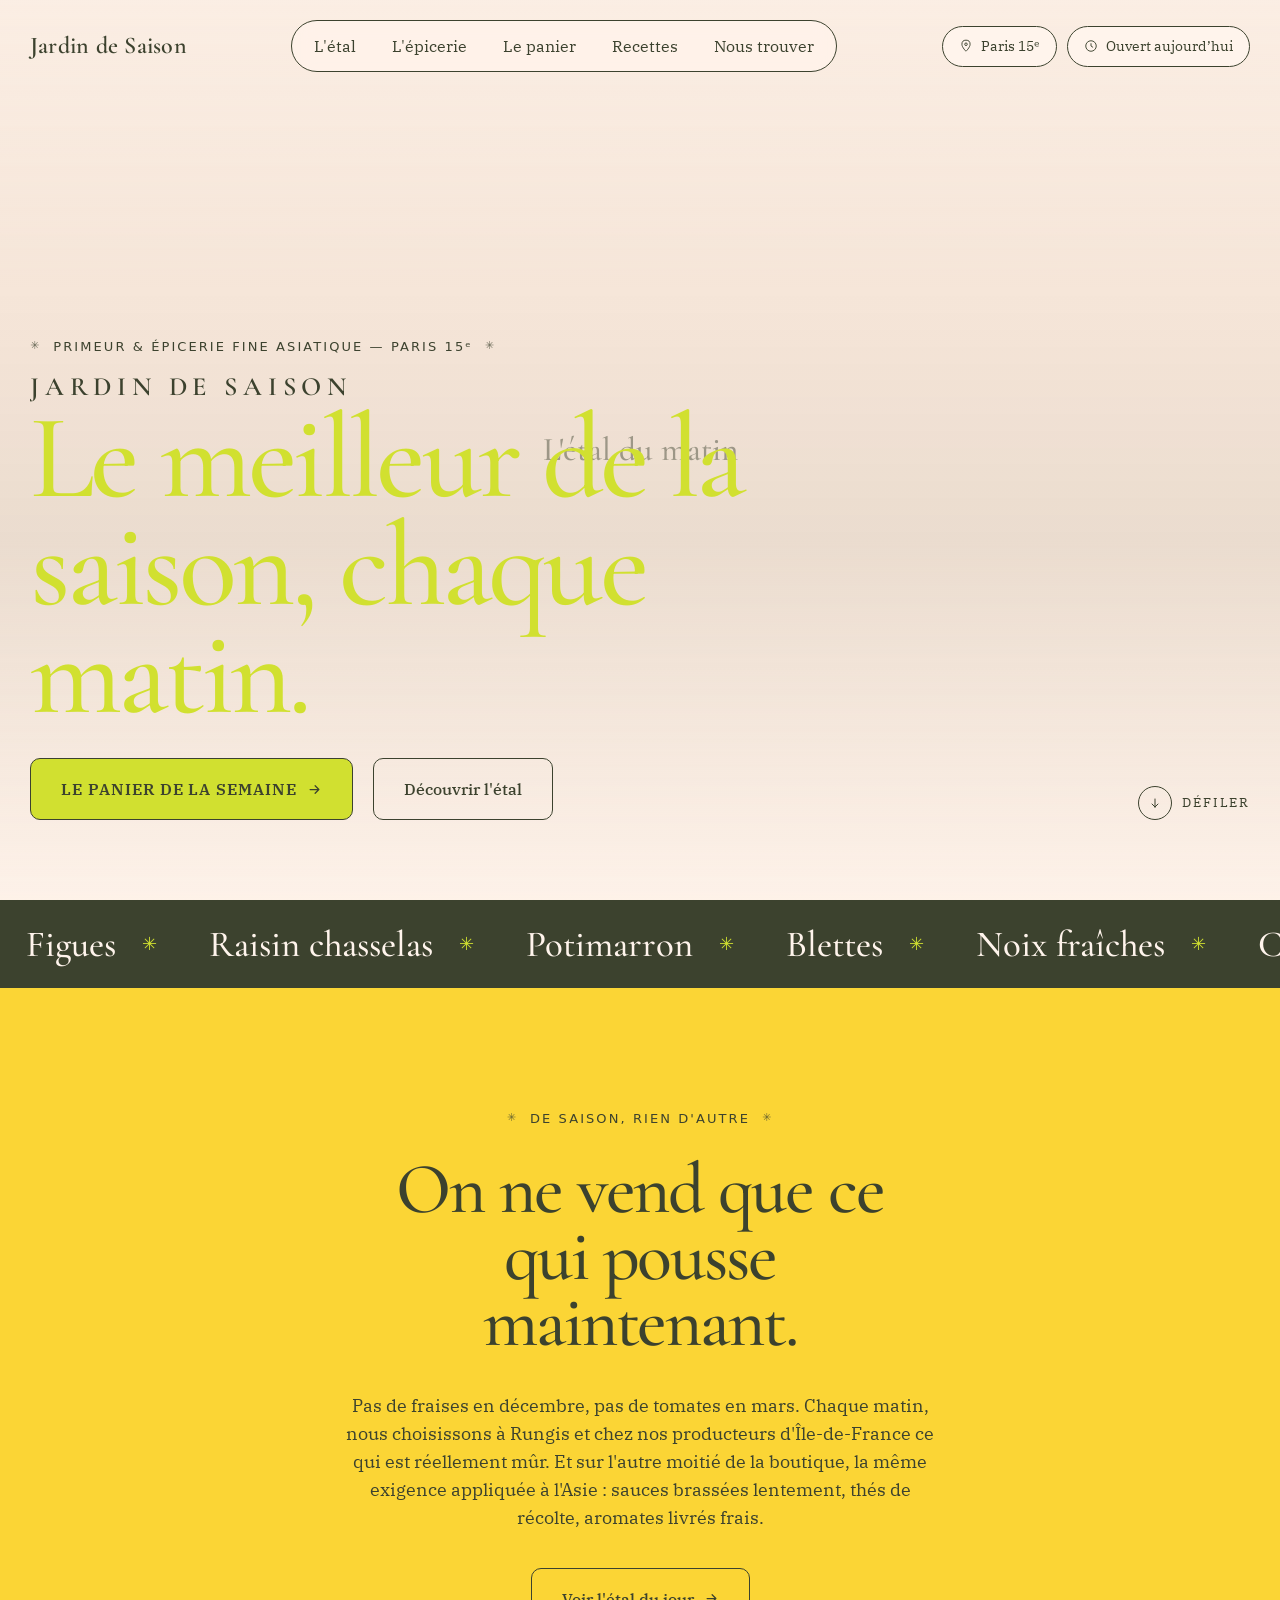
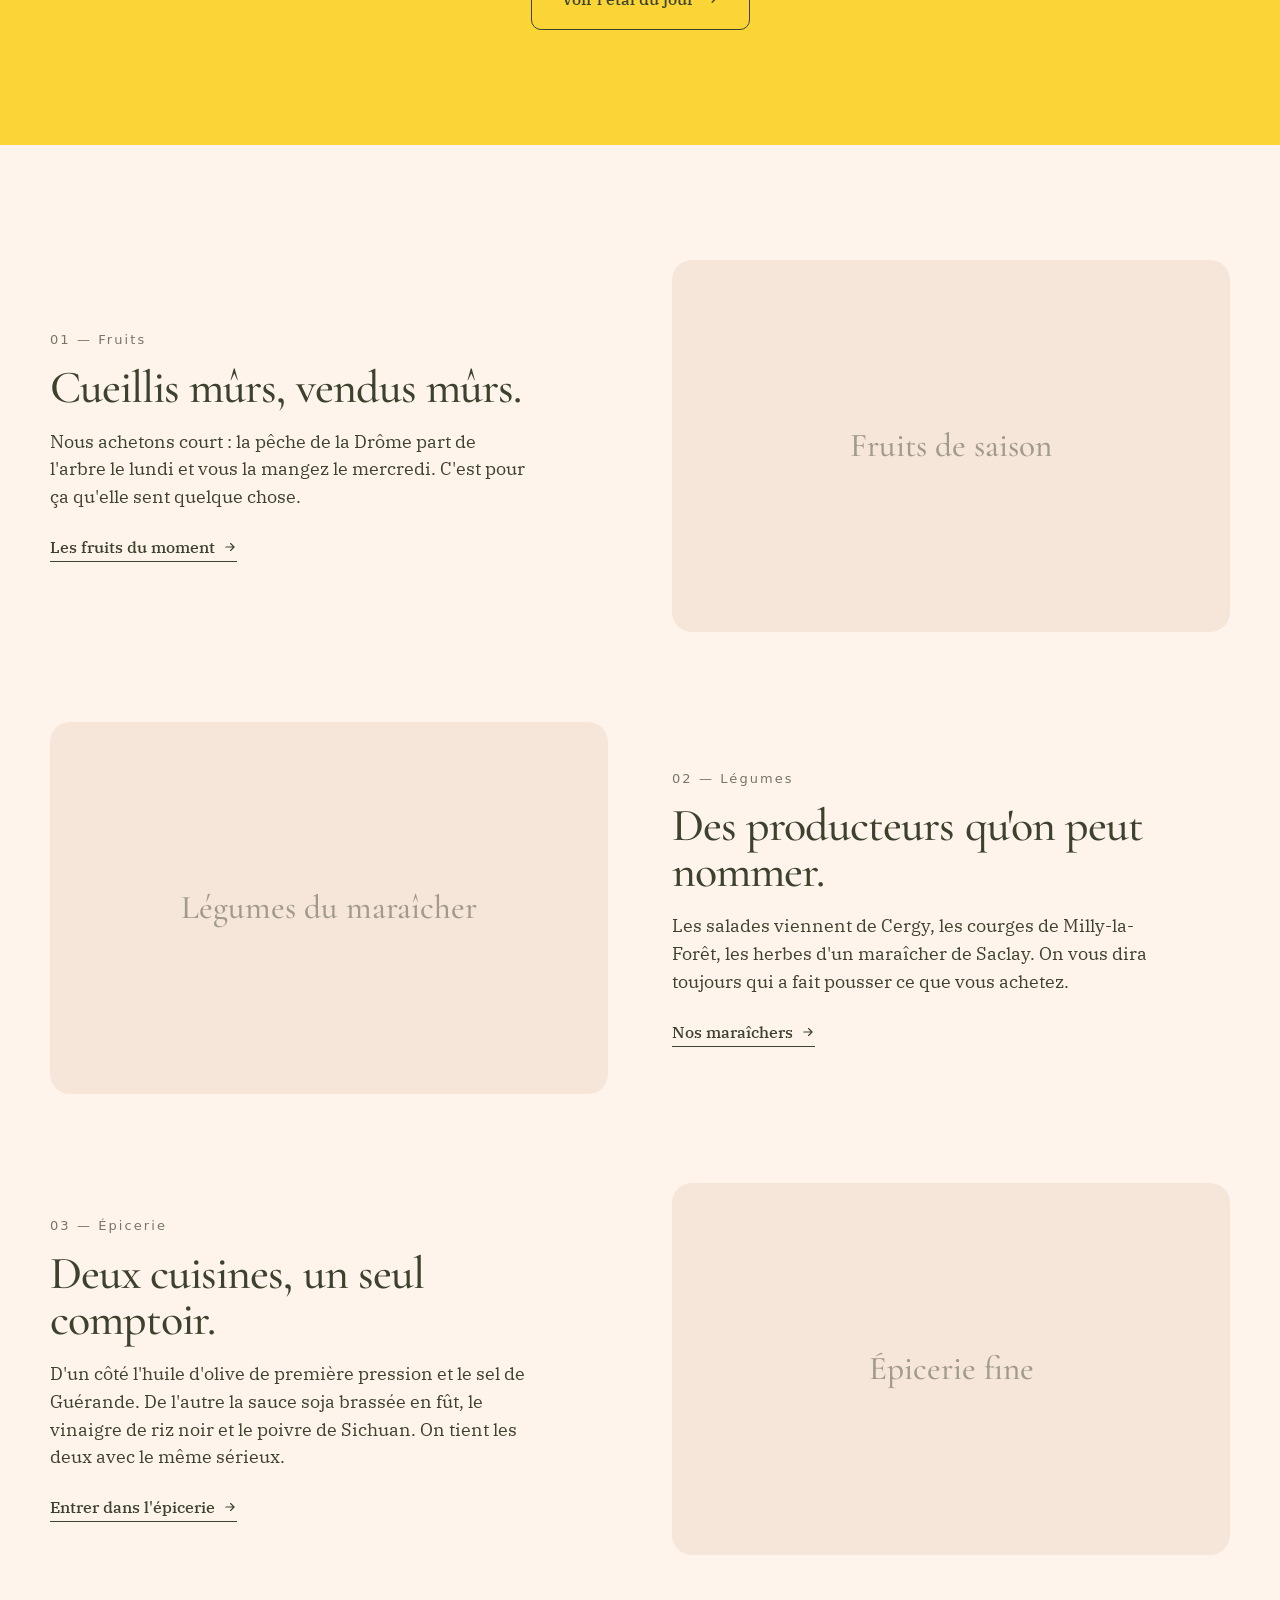
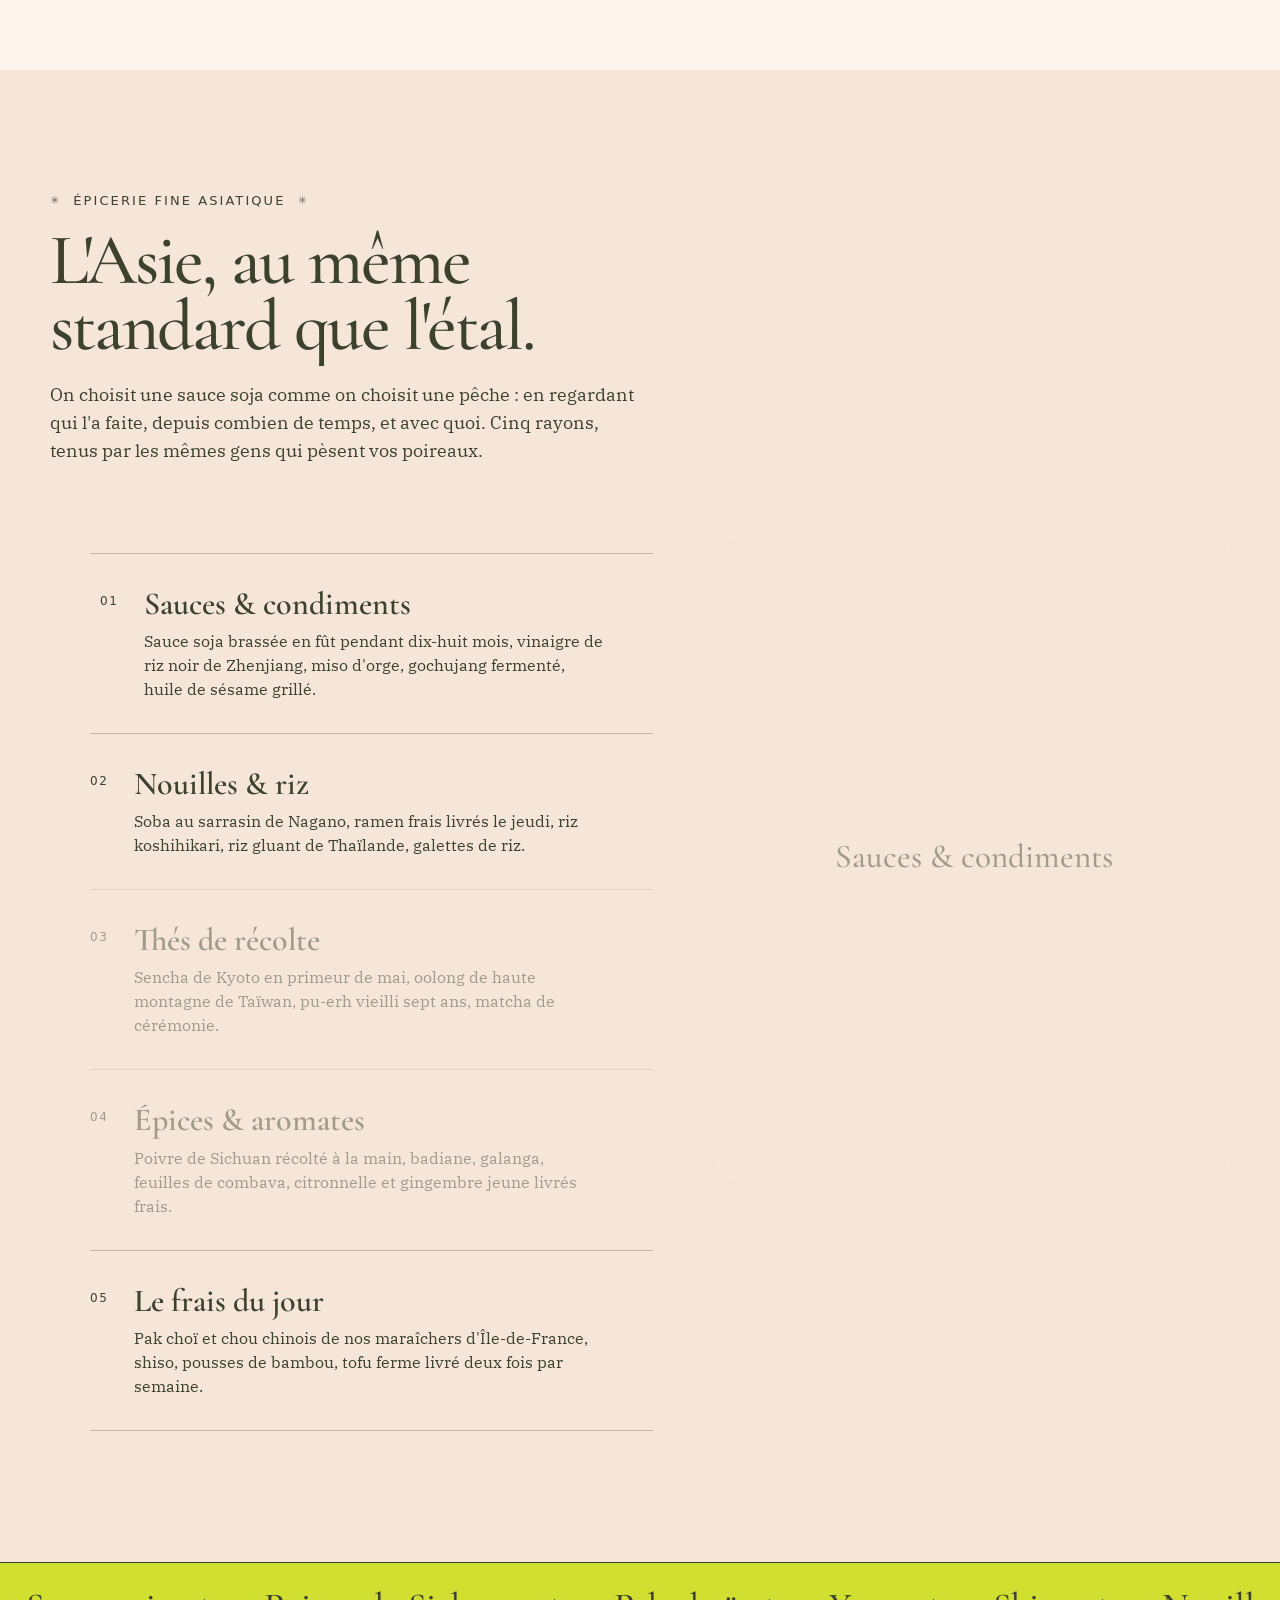
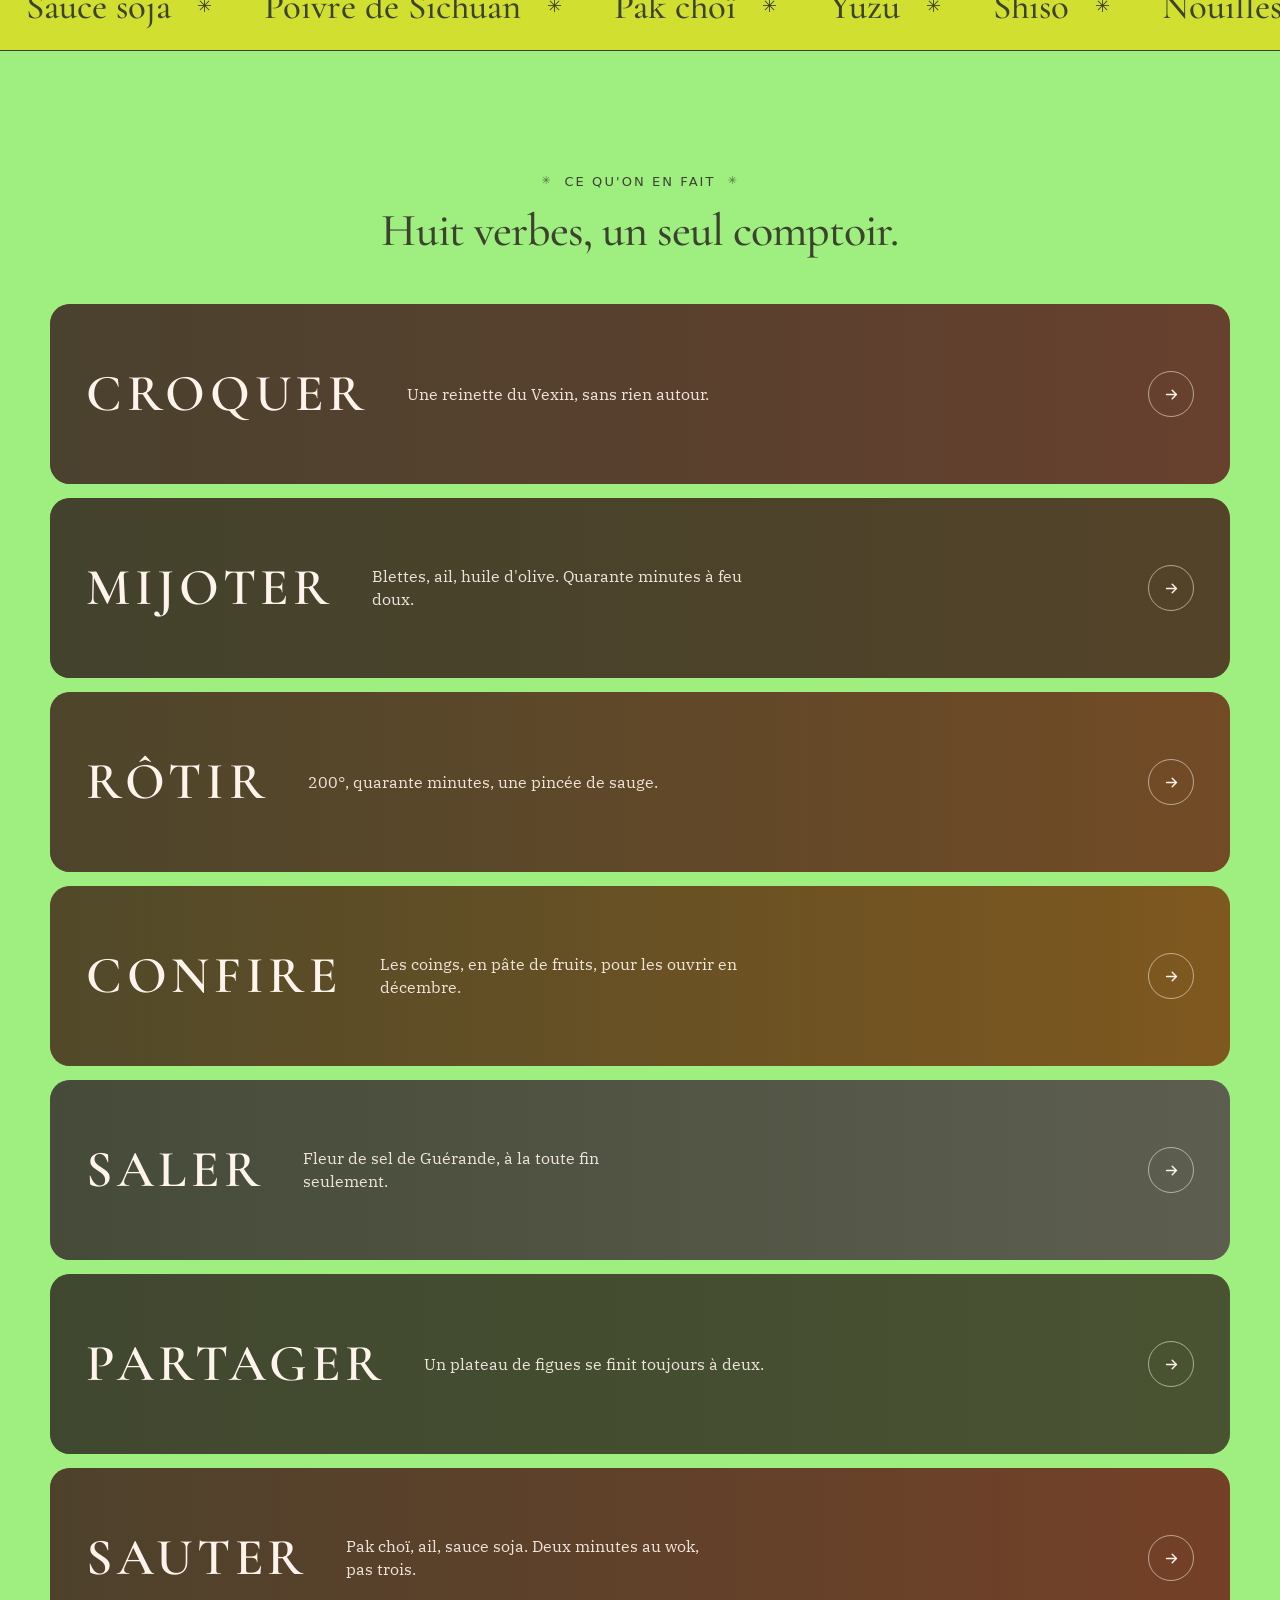
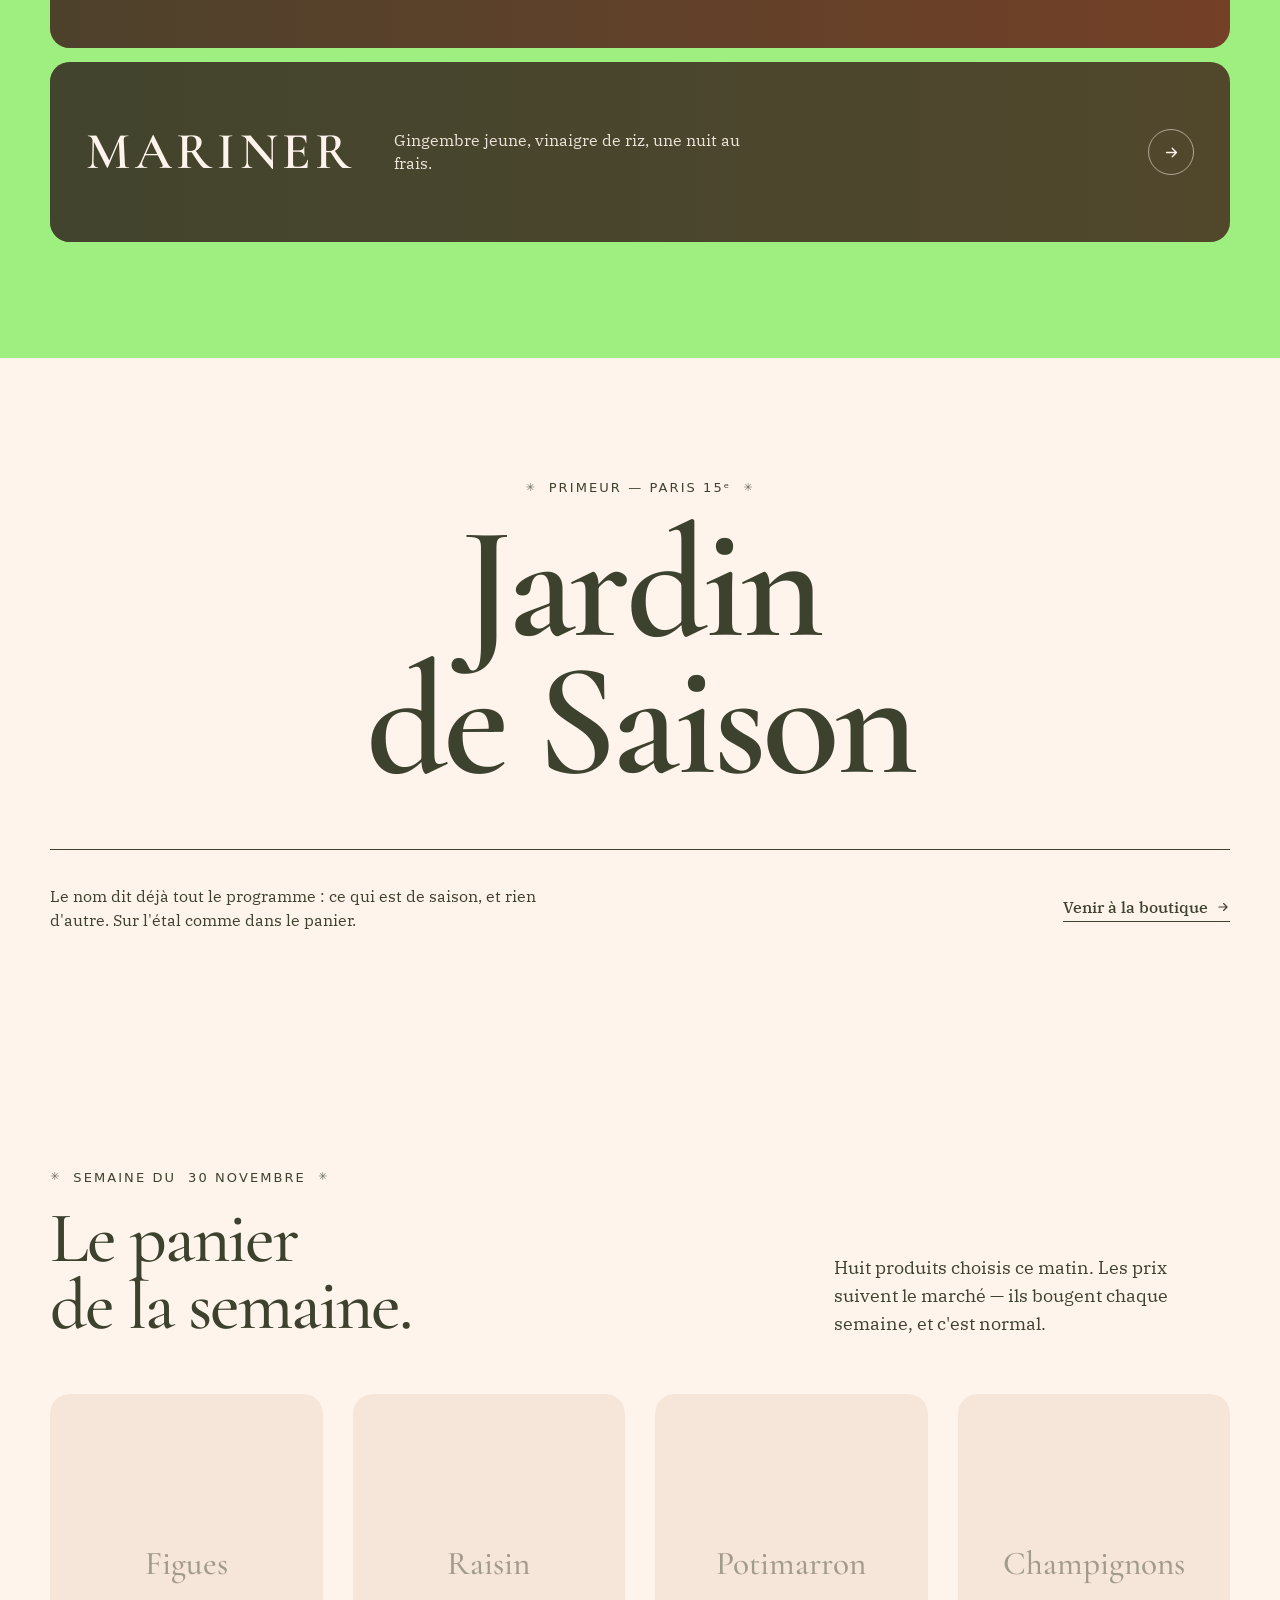
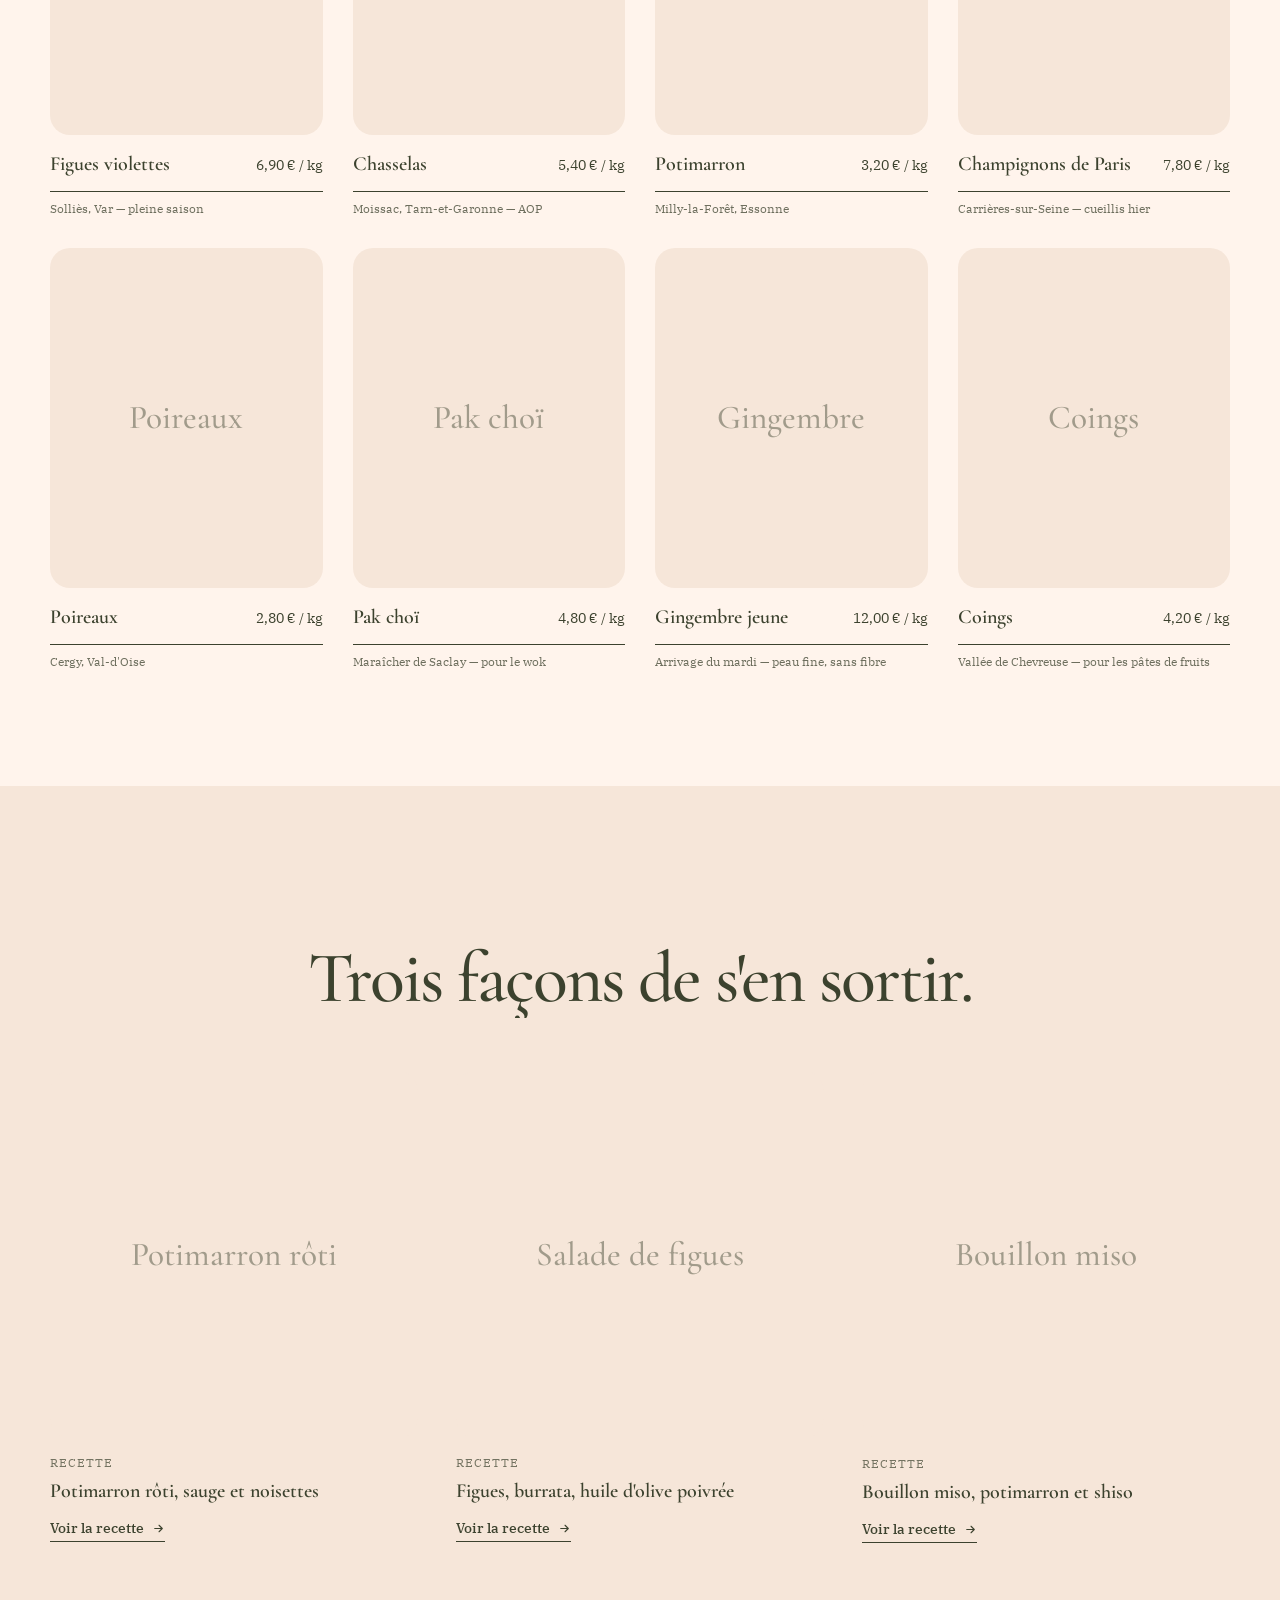
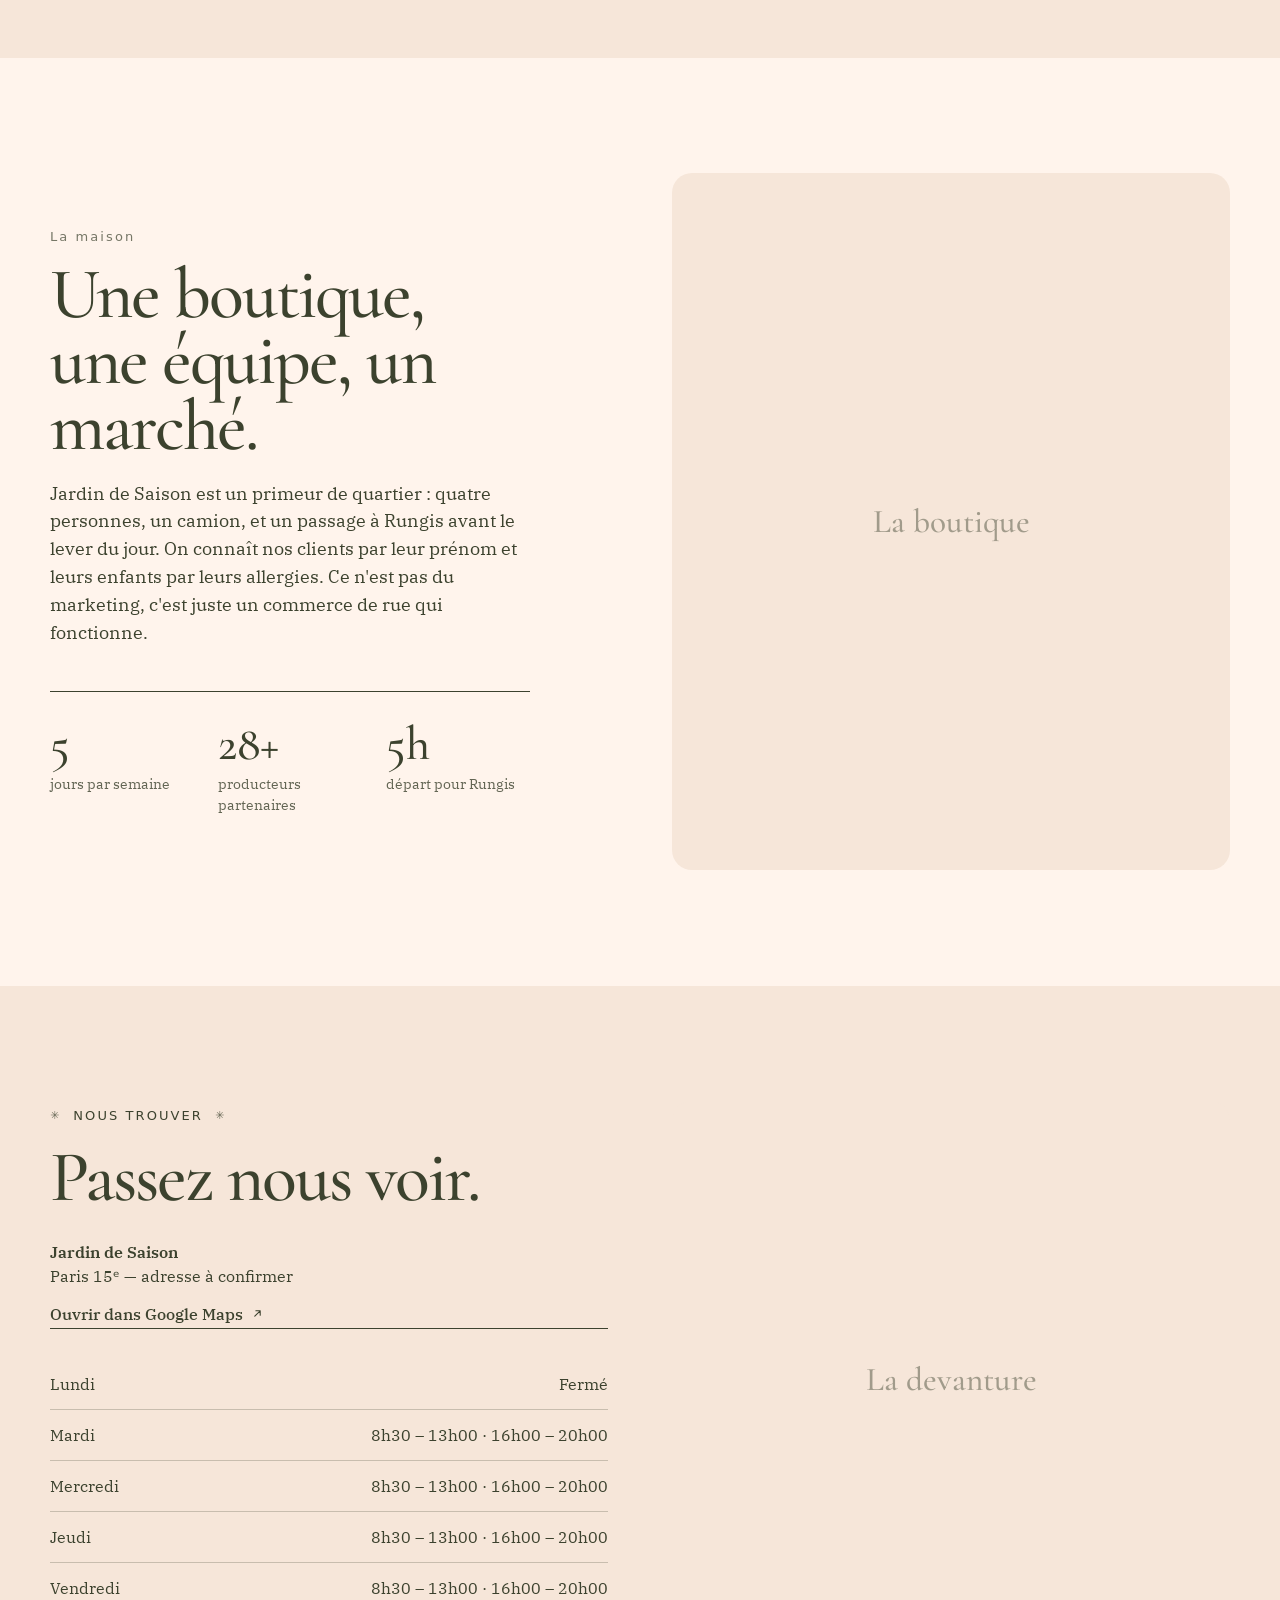
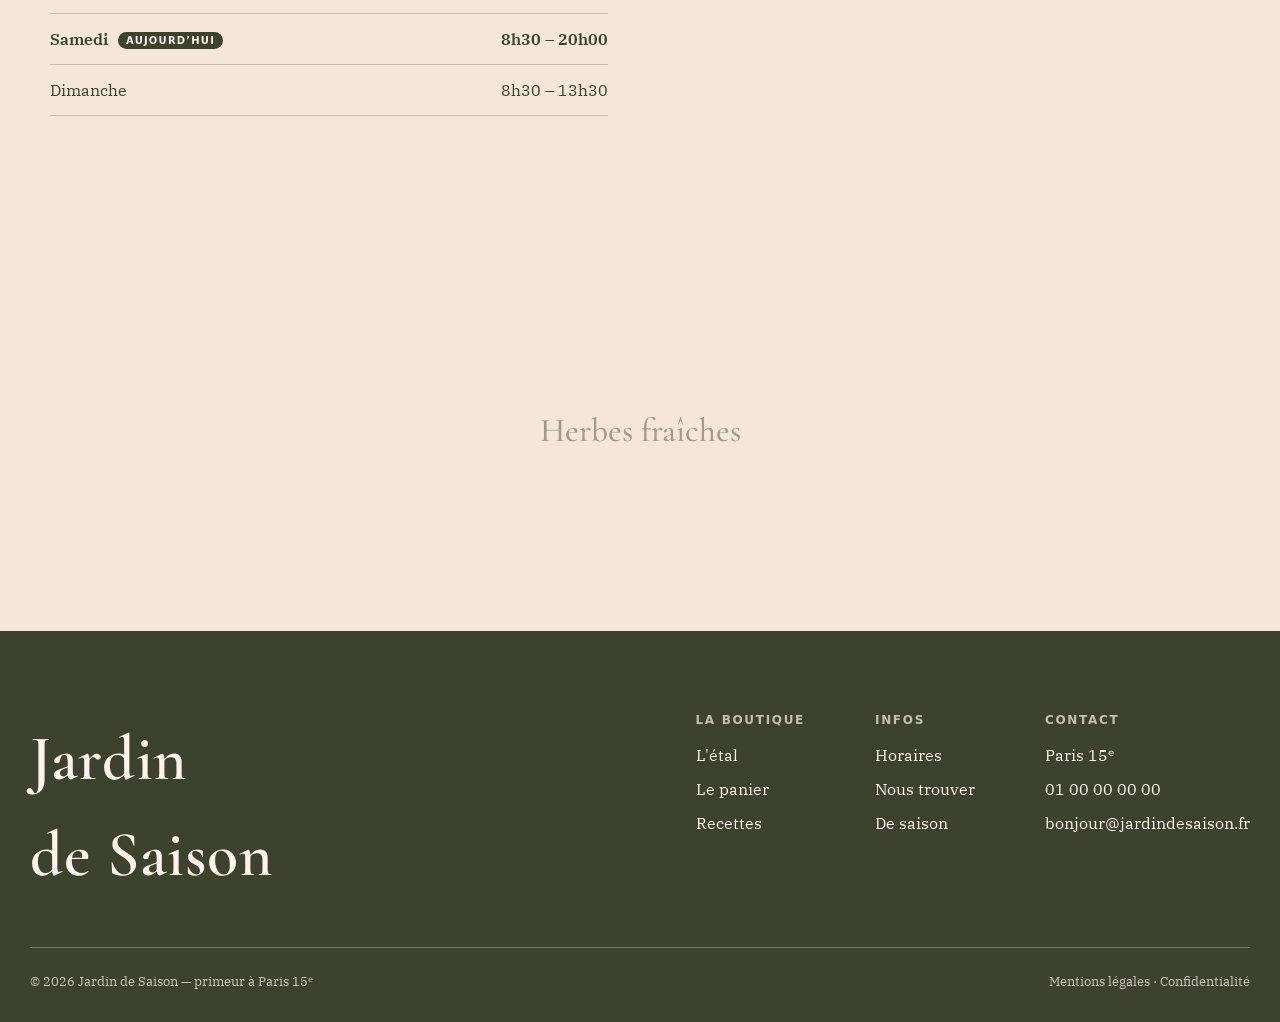
==== commit cce583e0: "Intégrer l'épicerie fine asiatique et enrichir les animations La boutique est aussi une épicerie asi" ====
--- a/jardin-de-saison/index.html
+++ b/jardin-de-saison/index.html
@@ -3,20 +3,23 @@
 <head>
 <meta charset="UTF-8">
 <meta name="viewport" content="width=device-width, initial-scale=1.0">
-<title>Jardin de Saison — Primeur à Paris 15ᵉ</title>
-<meta name="description" content="Jardin de Saison, primeur à Paris 15ᵉ : fruits et légumes de saison choisis chaque matin, épicerie fine et conseils de cuisine.">
+<title>Jardin de Saison — Primeur & épicerie fine asiatique, Paris 15ᵉ</title>
+<meta name="description" content="Jardin de Saison, primeur et épicerie fine asiatique à Paris 15ᵉ : fruits et légumes de saison choisis chaque matin, sauces, nouilles, thés et aromates d'Asie.">
 <link rel="icon" href="data:image/svg+xml,<svg xmlns=%22http://www.w3.org/2000/svg%22 viewBox=%220 0 100 100%22><text y=%22.9em%22 font-size=%2290%22>✳</text></svg>">
 <link rel="stylesheet" href="css/style.css">
 </head>
 <body>
 
+<div class="progress" id="progress"></div>
+<div class="cursor" id="cursor"></div>
+
 <!-- ============================ NAV ============================ -->
 <header class="nav" id="nav">
   <a href="#top" class="wordmark">Jardin de Saison</a>
 
   <nav class="nav-links">
     <a href="#letal">L'étal</a>
-    <a href="#saison">De saison</a>
+    <a href="#epicerie">L'épicerie</a>
     <a href="#panier">Le panier</a>
     <a href="#recettes">Recettes</a>
     <a href="#infos">Nous trouver</a>
@@ -37,11 +40,11 @@
 
 <div class="mobile-panel" id="mobilePanel">
   <a href="#letal">L'étal</a>
-  <a href="#saison">De saison</a>
+  <a href="#epicerie">L'épicerie</a>
   <a href="#panier">Le panier</a>
   <a href="#recettes">Recettes</a>
   <a href="#infos">Nous trouver</a>
-  <div class="mp-foot">Paris 15ᵉ — ouvert du mardi au dimanche</div>
+  <div class="mp-foot">Primeur &amp; épicerie asiatique — Paris 15ᵉ</div>
 </div>
 
 <main id="top">
@@ -54,7 +57,7 @@
   <div class="hero-scrim"></div>
 
   <div class="hero-content">
-    <p class="badge">Primeur — Paris 15ᵉ</p>
+    <p class="badge">Primeur &amp; épicerie fine asiatique — Paris 15ᵉ</p>
     <p class="hero-name mask-reveal"><span>Jardin de Saison</span></p>
     <h1 class="display hero-title mask-reveal"><span>Le meilleur de la saison, chaque matin.</span></h1>
     <div class="hero-foot">
@@ -85,7 +88,7 @@
   <div class="inner manifesto">
     <p class="badge reveal">De saison, rien d'autre</p>
     <h2 class="heading mask-reveal"><span>On ne vend que ce qui pousse maintenant.</span></h2>
-    <p class="lede reveal d2">Pas de fraises en décembre, pas de tomates en mars. Chaque matin, nous choisissons à Rungis et chez nos producteurs d'Île-de-France ce qui est réellement mûr — et rien d'autre. Ce qui manque à l'étal manque parce que ce n'est pas la saison.</p>
+    <p class="lede reveal d2">Pas de fraises en décembre, pas de tomates en mars. Chaque matin, nous choisissons à Rungis et chez nos producteurs d'Île-de-France ce qui est réellement mûr. Et sur l'autre moitié de la boutique, la même exigence appliquée à l'Asie : sauces brassées lentement, thés de récolte, aromates livrés frais.</p>
     <a href="#panier" class="btn btn--ghost reveal d3">
       Voir l'étal du jour
       <svg class="arrow" width="15" height="15" viewBox="0 0 24 24" fill="none"><path d="M5 12h14M13 6l6 6-6 6" stroke="currentColor" stroke-width="2" stroke-linecap="round" stroke-linejoin="round"/></svg>
@@ -128,9 +131,9 @@
     <div class="split">
       <div class="split-text reveal">
         <p class="split-index">03 — Épicerie</p>
-        <h3 class="heading-sm">Ce qu'il faut autour.</h3>
-        <p class="lede">Huile d'olive de première pression, sel de Guérande, herbes séchées, fromages de garde, pain au levain le week-end. Le strict nécessaire pour finir un plat.</p>
-        <a href="#recettes" class="link-arrow">Voir les recettes
+        <h3 class="heading-sm">Deux cuisines, un seul comptoir.</h3>
+        <p class="lede">D'un côté l'huile d'olive de première pression et le sel de Guérande. De l'autre la sauce soja brassée en fût, le vinaigre de riz noir et le poivre de Sichuan. On tient les deux avec le même sérieux.</p>
+        <a href="#epicerie" class="link-arrow">Entrer dans l'épicerie
           <svg width="14" height="14" viewBox="0 0 24 24" fill="none"><path d="M5 12h14M13 6l6 6-6 6" stroke="currentColor" stroke-width="2" stroke-linecap="round" stroke-linejoin="round"/></svg>
         </a>
       </div>
@@ -141,12 +144,91 @@
 
   </div>
 </section>
+
+<!-- ============================ ÉPICERIE ASIATIQUE ============================ -->
+<section class="band band--peach epicerie" id="epicerie">
+  <div class="inner">
+    <div class="epicerie-head">
+      <p class="badge reveal">Épicerie fine asiatique</p>
+      <h2 class="heading mask-reveal"><span>L'Asie, au même<br>standard que l'étal.</span></h2>
+      <p class="lede reveal d2">On choisit une sauce soja comme on choisit une pêche : en regardant qui l'a faite, depuis combien de temps, et avec quoi. Cinq rayons, tenus par les mêmes gens qui pèsent vos poireaux.</p>
+    </div>
+
+    <div class="epicerie-grid">
+      <ol class="epicerie-list" id="epicerieList">
+        <li class="ep-item is-active" data-idx="0">
+          <span class="ep-num">01</span>
+          <div>
+            <h3>Sauces &amp; condiments</h3>
+            <p>Sauce soja brassée en fût pendant dix-huit mois, vinaigre de riz noir de Zhenjiang, miso d'orge, gochujang fermenté, huile de sésame grillé.</p>
+          </div>
+        </li>
+        <li class="ep-item" data-idx="1">
+          <span class="ep-num">02</span>
+          <div>
+            <h3>Nouilles &amp; riz</h3>
+            <p>Soba au sarrasin de Nagano, ramen frais livrés le jeudi, riz koshihikari, riz gluant de Thaïlande, galettes de riz.</p>
+          </div>
+        </li>
+        <li class="ep-item" data-idx="2">
+          <span class="ep-num">03</span>
+          <div>
+            <h3>Thés de récolte</h3>
+            <p>Sencha de Kyoto en primeur de mai, oolong de haute montagne de Taïwan, pu-erh vieilli sept ans, matcha de cérémonie.</p>
+          </div>
+        </li>
+        <li class="ep-item" data-idx="3">
+          <span class="ep-num">04</span>
+          <div>
+            <h3>Épices &amp; aromates</h3>
+            <p>Poivre de Sichuan récolté à la main, badiane, galanga, feuilles de combava, citronnelle et gingembre jeune livrés frais.</p>
+          </div>
+        </li>
+        <li class="ep-item" data-idx="4">
+          <span class="ep-num">05</span>
+          <div>
+            <h3>Le frais du jour</h3>
+            <p>Pak choï et chou chinois de nos maraîchers d'Île-de-France, shiso, pousses de bambou, tofu ferme livré deux fois par semaine.</p>
+          </div>
+        </li>
+      </ol>
+
+      <div class="epicerie-sticky">
+        <div class="epicerie-stack" id="epicerieStack">
+          <div class="photo ep-photo is-active" data-idx="0" data-label="Sauces &amp; condiments"
+               data-photos="1582576163090-09d3b6f5b0b3|1596040033229-a9821ebd058d|1474979266404-7eaacbcd87c5"
+               data-alt="Sauces et condiments asiatiques"></div>
+          <div class="photo ep-photo" data-idx="1" data-label="Nouilles &amp; riz"
+               data-photos="1569718212165-3a8278d5f624|1552611052-33e04de081de|1585032226651-759b368d7246"
+               data-alt="Nouilles et riz"></div>
+          <div class="photo ep-photo" data-idx="2" data-label="Thés de récolte"
+               data-photos="1563822249548-9a72b6353cd1|1544787219-7f47ccb76574|1571934811356-5cc061b6821f"
+               data-alt="Thés verts en vrac"></div>
+          <div class="photo ep-photo" data-idx="3" data-label="Épices &amp; aromates"
+               data-photos="1596040033229-a9821ebd058d|1509358271058-acd22cc93898|1532336414038-cf19250c5757"
+               data-alt="Épices et aromates"></div>
+          <div class="photo ep-photo" data-idx="4" data-label="Le frais du jour"
+               data-photos="1576045057995-568f588f82fb|1540420773420-3366772f4999|1518977676601-b53f82aba655"
+               data-alt="Légumes asiatiques frais"></div>
+        </div>
+      </div>
+    </div>
+  </div>
+</section>
+
+<!-- ============================ TICKER ASIE ============================ -->
+<div class="ticker ticker--reverse ticker--evoo" aria-hidden="true">
+  <div class="ticker-track">
+    <span>Sauce soja</span><span>Poivre de Sichuan</span><span>Pak choï</span><span>Yuzu</span><span>Shiso</span><span>Nouilles soba</span><span>Combava</span><span>Gingembre jeune</span><span>Miso d'orge</span><span>Citronnelle</span>
+    <span>Sauce soja</span><span>Poivre de Sichuan</span><span>Pak choï</span><span>Yuzu</span><span>Shiso</span><span>Nouilles soba</span><span>Combava</span><span>Gingembre jeune</span><span>Miso d'orge</span><span>Citronnelle</span>
+  </div>
+</div>
 
 <!-- ============================ MOTS DISPERSÉS (vert) ============================ -->
 <section class="band band--green" id="verbes">
   <div class="inner verbs-head">
     <p class="badge reveal">Ce qu'on en fait</p>
-    <h2 class="heading-sm mask-reveal"><span>Six verbes, un seul étal.</span></h2>
+    <h2 class="heading-sm mask-reveal"><span>Huit verbes, un seul comptoir.</span></h2>
   </div>
 
   <div class="verb-banners inner">
@@ -209,6 +291,27 @@
         <svg width="17" height="17" viewBox="0 0 24 24" fill="none"><path d="M5 12h14M13 6l6 6-6 6" stroke="currentColor" stroke-width="2" stroke-linecap="round" stroke-linejoin="round"/></svg>
       </span>
     </a>
+
+    <a class="verb-banner reveal" href="#epicerie" style="--vb-fallback:#8c3f24;"
+       data-photos="1512058564366-18510be2db19|1603133872878-684f208fb84b|1585032226651-759b368d7246"
+       data-alt="Wok en pleine cuisson">
+      <span class="vb-word">Sauter</span>
+      <span class="vb-note">Pak choï, ail, sauce soja. Deux minutes au wok, pas trois.</span>
+      <span class="vb-arrow" aria-hidden="true">
+        <svg width="17" height="17" viewBox="0 0 24 24" fill="none"><path d="M5 12h14M13 6l6 6-6 6" stroke="currentColor" stroke-width="2" stroke-linecap="round" stroke-linejoin="round"/></svg>
+      </span>
+    </a>
+
+    <a class="verb-banner reveal" href="#epicerie" style="--vb-fallback:#5a4a2b;"
+       data-photos="1509358271058-acd22cc93898|1532336414038-cf19250c5757|1596040033229-a9821ebd058d"
+       data-alt="Marinade et aromates">
+      <span class="vb-word">Mariner</span>
+      <span class="vb-note">Gingembre jeune, vinaigre de riz, une nuit au frais.</span>
+      <span class="vb-arrow" aria-hidden="true">
+        <svg width="17" height="17" viewBox="0 0 24 24" fill="none"><path d="M5 12h14M13 6l6 6-6 6" stroke="currentColor" stroke-width="2" stroke-linecap="round" stroke-linejoin="round"/></svg>
+      </span>
+    </a>
+
   </div>
 </section>
 
@@ -294,25 +397,25 @@
       </article>
 
       <article class="reveal d1 zoom-on-hover">
-        <div class="photo photo--portrait" data-label="Noix"
-             data-photos="1508747703725-719777637510|1563412885-e335dc95c512"
-             data-alt="Noix fraîches"></div>
-        <div class="produce-caption">
-          <span class="produce-name">Noix fraîches</span>
-          <span class="produce-price">9,50 € / kg</span>
-        </div>
-        <p class="produce-origin">Grenoble, Isère — AOP</p>
+        <div class="photo photo--portrait" data-label="Pak choï"
+             data-photos="1576045057995-568f588f82fb|1518977676601-b53f82aba655"
+             data-alt="Pak choï frais"></div>
+        <div class="produce-caption">
+          <span class="produce-name">Pak choï</span>
+          <span class="produce-price">4,80 € / kg</span>
+        </div>
+        <p class="produce-origin">Maraîcher de Saclay — pour le wok</p>
       </article>
 
       <article class="reveal d2 zoom-on-hover">
-        <div class="photo photo--portrait" data-label="Blettes"
-             data-photos="1576045057995-568f588f82fb|1518977676601-b53f82aba655"
-             data-alt="Blettes fraîches"></div>
-        <div class="produce-caption">
-          <span class="produce-name">Blettes</span>
-          <span class="produce-price">3,60 € / botte</span>
-        </div>
-        <p class="produce-origin">Saclay, Essonne</p>
+        <div class="photo photo--portrait" data-label="Gingembre"
+             data-photos="1509358271058-acd22cc93898|1532336414038-cf19250c5757"
+             data-alt="Gingembre jeune"></div>
+        <div class="produce-caption">
+          <span class="produce-name">Gingembre jeune</span>
+          <span class="produce-price">12,00 € / kg</span>
+        </div>
+        <p class="produce-origin">Arrivage du mardi — peau fine, sans fibre</p>
       </article>
 
       <article class="reveal d3 zoom-on-hover">
@@ -365,12 +468,12 @@
       </article>
 
       <article class="reveal d2 zoom-on-hover">
-        <div class="photo photo--square" data-label="Poêlée de champignons"
+        <div class="photo photo--square" data-label="Bouillon miso"
              data-photos="1518492104633-130d0cc84637|1476718406336-bb5a9690ee2a"
-             data-alt="Poêlée de champignons à l'ail"></div>
+             data-alt="Bouillon miso au potimarron"></div>
         <div class="recipe-meta">
           <p class="r-label">Recette</p>
-          <p class="r-name">Champignons à l'ail et persil plat</p>
+          <p class="r-name">Bouillon miso, potimarron et shiso</p>
           <a href="#recettes" class="link-arrow">Voir la recette
             <svg width="13" height="13" viewBox="0 0 24 24" fill="none"><path d="M5 12h14M13 6l6 6-6 6" stroke="currentColor" stroke-width="2" stroke-linecap="round" stroke-linejoin="round"/></svg>
           </a>
--- a/jardin-de-saison/css/style.css
+++ b/jardin-de-saison/css/style.css
@@ -437,6 +437,8 @@
   transition: transform 1.1s var(--ease);
 }
 
+.split .photo img { transition: none; }
+
 .photo--square { aspect-ratio: 1 / 1; }
 .photo--portrait { aspect-ratio: 4 / 5; }
 .photo--landscape { aspect-ratio: 3 / 2; }
@@ -566,6 +568,131 @@
   from { transform: translateX(0); }
   to { transform: translateX(-50%); }
 }
+
+/* ============================ Épicerie asiatique ============================ */
+
+.epicerie-head { max-width: 760px; margin-bottom: clamp(40px, 6vw, 72px); }
+.epicerie-head .heading { margin-top: 16px; }
+.epicerie-head .lede { margin-top: 22px; }
+
+.epicerie-grid {
+  display: grid;
+  grid-template-columns: 1fr 0.85fr;
+  gap: clamp(30px, 5vw, 80px);
+  align-items: start;
+}
+
+@media (max-width: 860px) { .epicerie-grid { grid-template-columns: 1fr; } }
+
+.epicerie-list { counter-reset: none; }
+
+.ep-item {
+  display: flex;
+  gap: clamp(14px, 2vw, 26px);
+  padding: clamp(22px, 3vw, 32px) 0;
+  border-top: 1px solid rgba(60, 66, 46, 0.28);
+  cursor: default;
+  opacity: 0.45;
+  transition: opacity 0.5s var(--ease), padding-left 0.5s var(--ease);
+}
+
+.ep-item:last-child { border-bottom: 1px solid rgba(60, 66, 46, 0.28); }
+
+.ep-item.is-active { opacity: 1; padding-left: 10px; }
+
+.ep-num {
+  font-family: var(--font-badge);
+  font-size: 12px;
+  letter-spacing: 0.14em;
+  padding-top: 6px;
+  flex-shrink: 0;
+}
+
+.ep-item h3 {
+  font-family: var(--font-display);
+  font-weight: 600;
+  font-size: clamp(1.4rem, 2.6vw, 2rem);
+  line-height: 1.1;
+}
+
+.ep-item p { margin-top: 8px; font-size: var(--text-body); max-width: 46ch; }
+
+.epicerie-sticky { position: sticky; top: 104px; }
+
+.epicerie-stack {
+  position: relative;
+  aspect-ratio: 4 / 5;
+  border-radius: var(--radius-img);
+  overflow: hidden;
+  background: var(--linen-cream);
+}
+
+.ep-photo {
+  position: absolute;
+  inset: 0;
+  border-radius: 0;
+  opacity: 0;
+  transform: scale(1.04);
+  transition: opacity 0.7s var(--ease), transform 0.9s var(--ease);
+}
+
+.ep-photo.is-active { opacity: 1; transform: scale(1); }
+
+/* ============================ Bandeaux défilants ============================ */
+
+.ticker--evoo { background: var(--evoo); color: var(--olive-ink); border-top: 1px solid var(--olive-ink); border-bottom: 1px solid var(--olive-ink); }
+.ticker--evoo .ticker-track span::after { color: var(--olive-ink); }
+
+/* le second bandeau file dans l'autre sens : les deux bandes se croisent
+   à l'écran au lieu de se suivre */
+.ticker--reverse .ticker-track { animation-direction: reverse; animation-duration: 44s; }
+
+/* ============================ Barre de progression ============================ */
+
+.progress {
+  position: fixed;
+  top: 0; left: 0;
+  height: 3px;
+  width: 100%;
+  transform: scaleX(0);
+  transform-origin: left;
+  background: var(--evoo);
+  z-index: 120;
+  will-change: transform;
+}
+
+/* ============================ Curseur personnalisé ============================ */
+
+.cursor {
+  position: fixed;
+  top: 0; left: 0;
+  width: 12px; height: 12px;
+  border-radius: 50%;
+  background: var(--olive-ink);
+  pointer-events: none;
+  z-index: 200;
+  opacity: 0;
+  transition: width 0.28s var(--ease), height 0.28s var(--ease), opacity 0.3s var(--ease), background-color 0.3s var(--ease);
+}
+
+@media (hover: hover) and (pointer: fine) {
+  .cursor.is-on { opacity: 1; }
+  .cursor.is-lg { width: 52px; height: 52px; background: rgba(209, 224, 48, 0.85); }
+}
+
+@media (hover: none) { .cursor { display: none; } }
+
+/* ============================ Nom révélé lettre à lettre ============================ */
+
+.signature-name .ltr {
+  display: inline-block;
+  opacity: 0;
+  transform: translateY(0.42em) rotate(2deg);
+  transition: opacity 0.6s var(--ease), transform 0.7s var(--ease);
+  transition-delay: calc(var(--i) * 0.035s);
+}
+
+.signature-name.is-visible .ltr { opacity: 1; transform: none; }
 
 /* ============================ Révélations au défilement ============================ */
 
